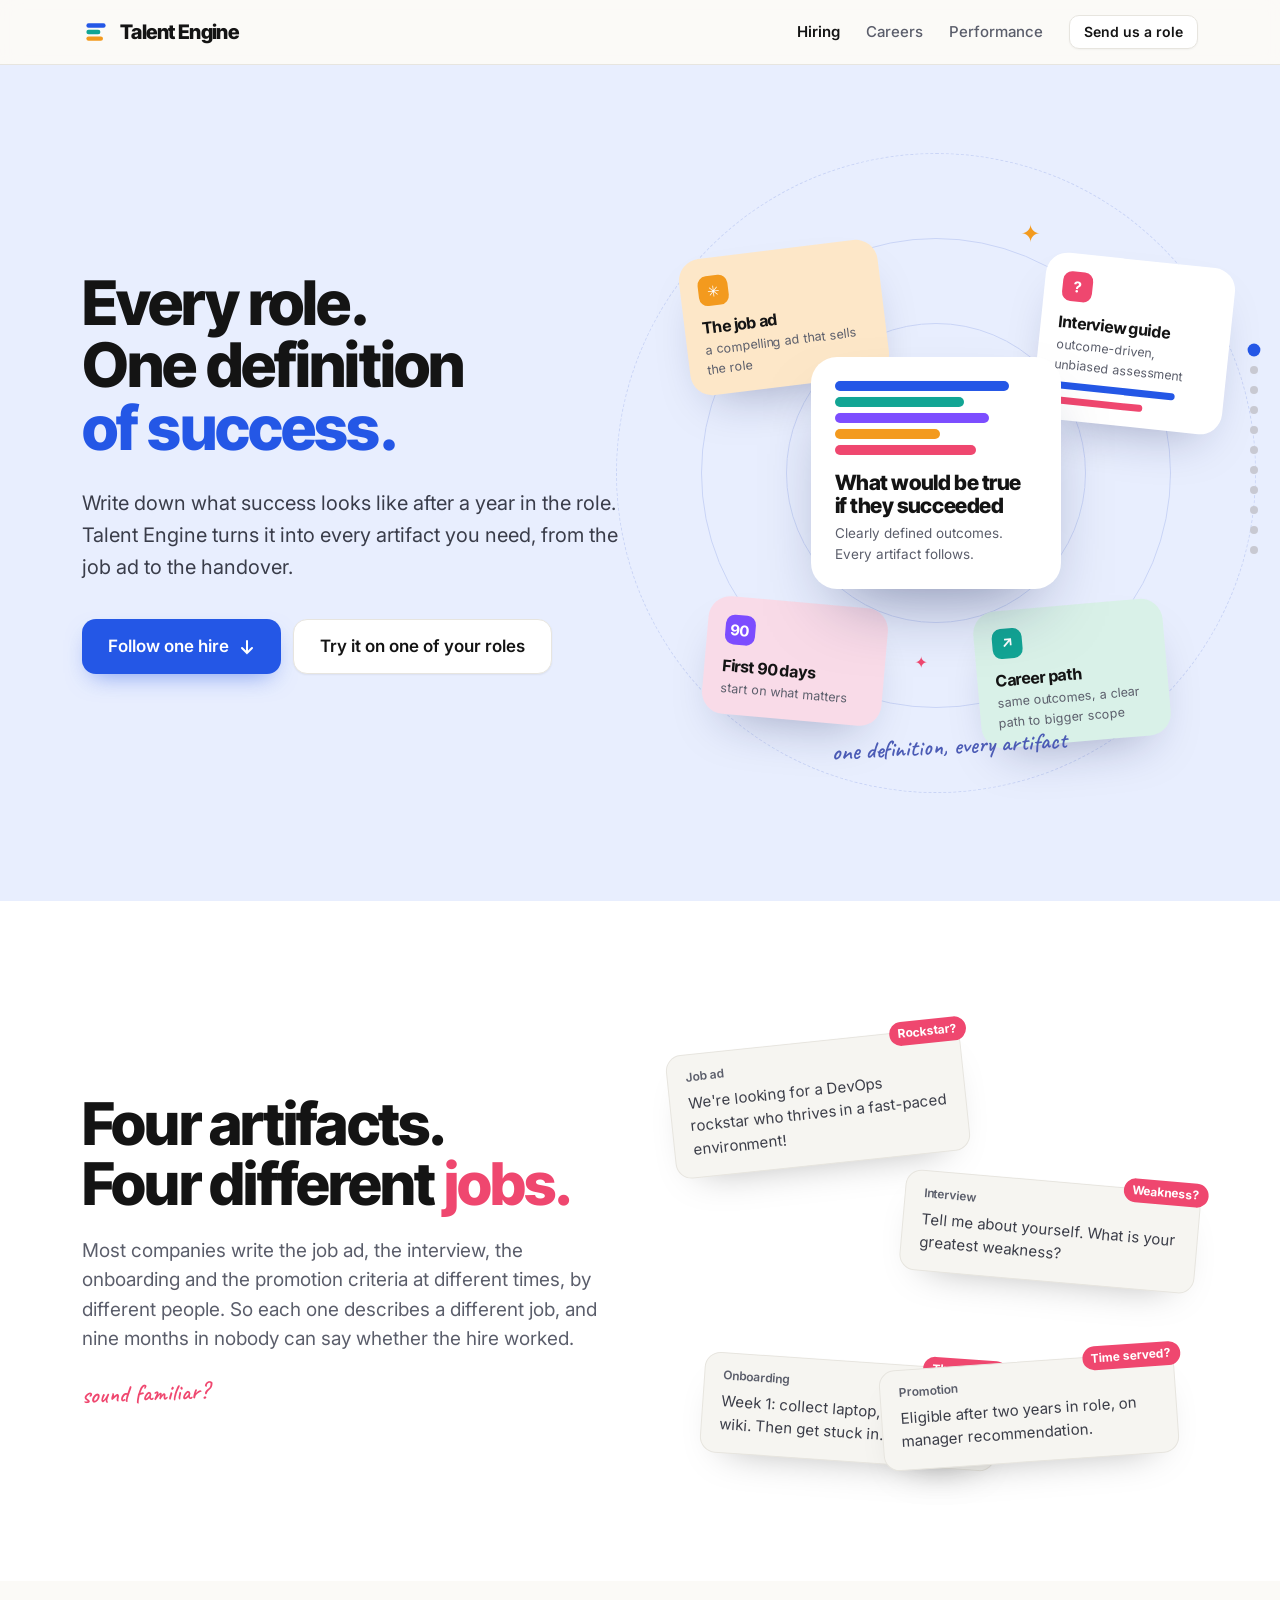
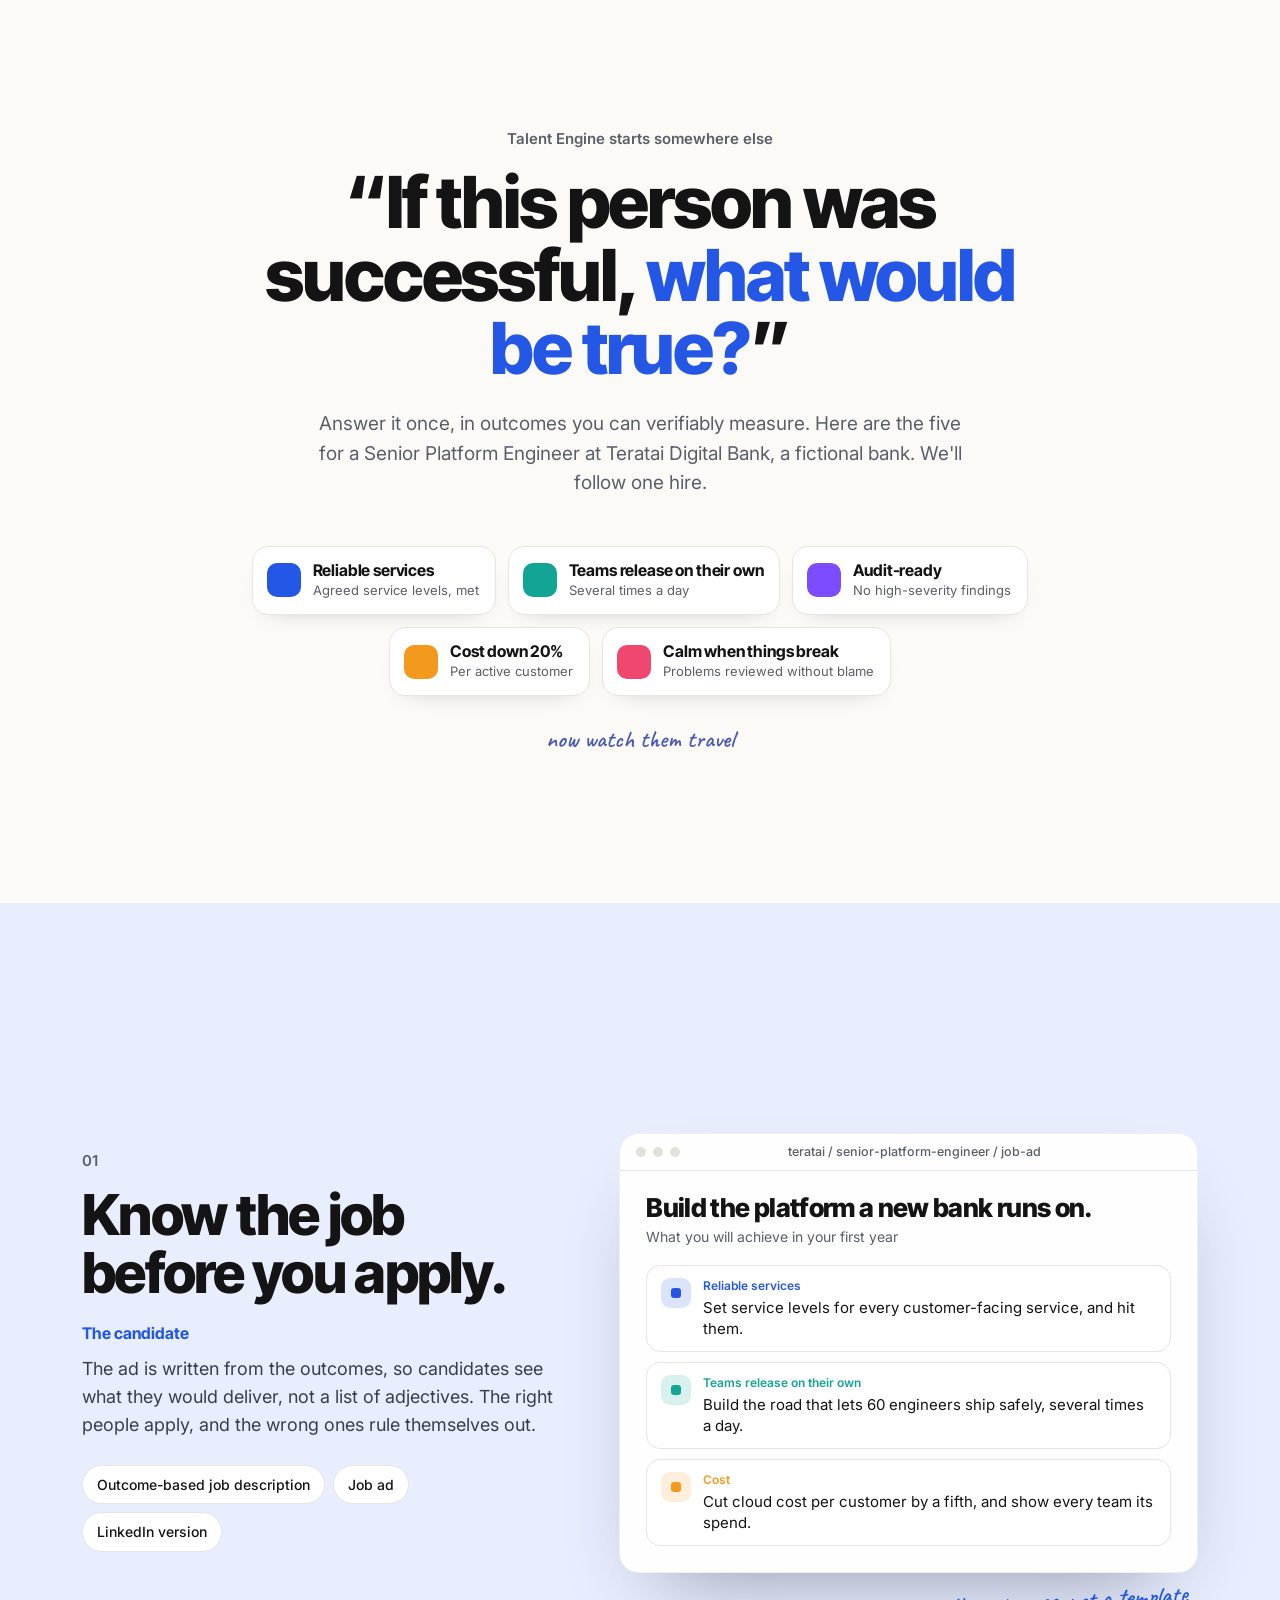
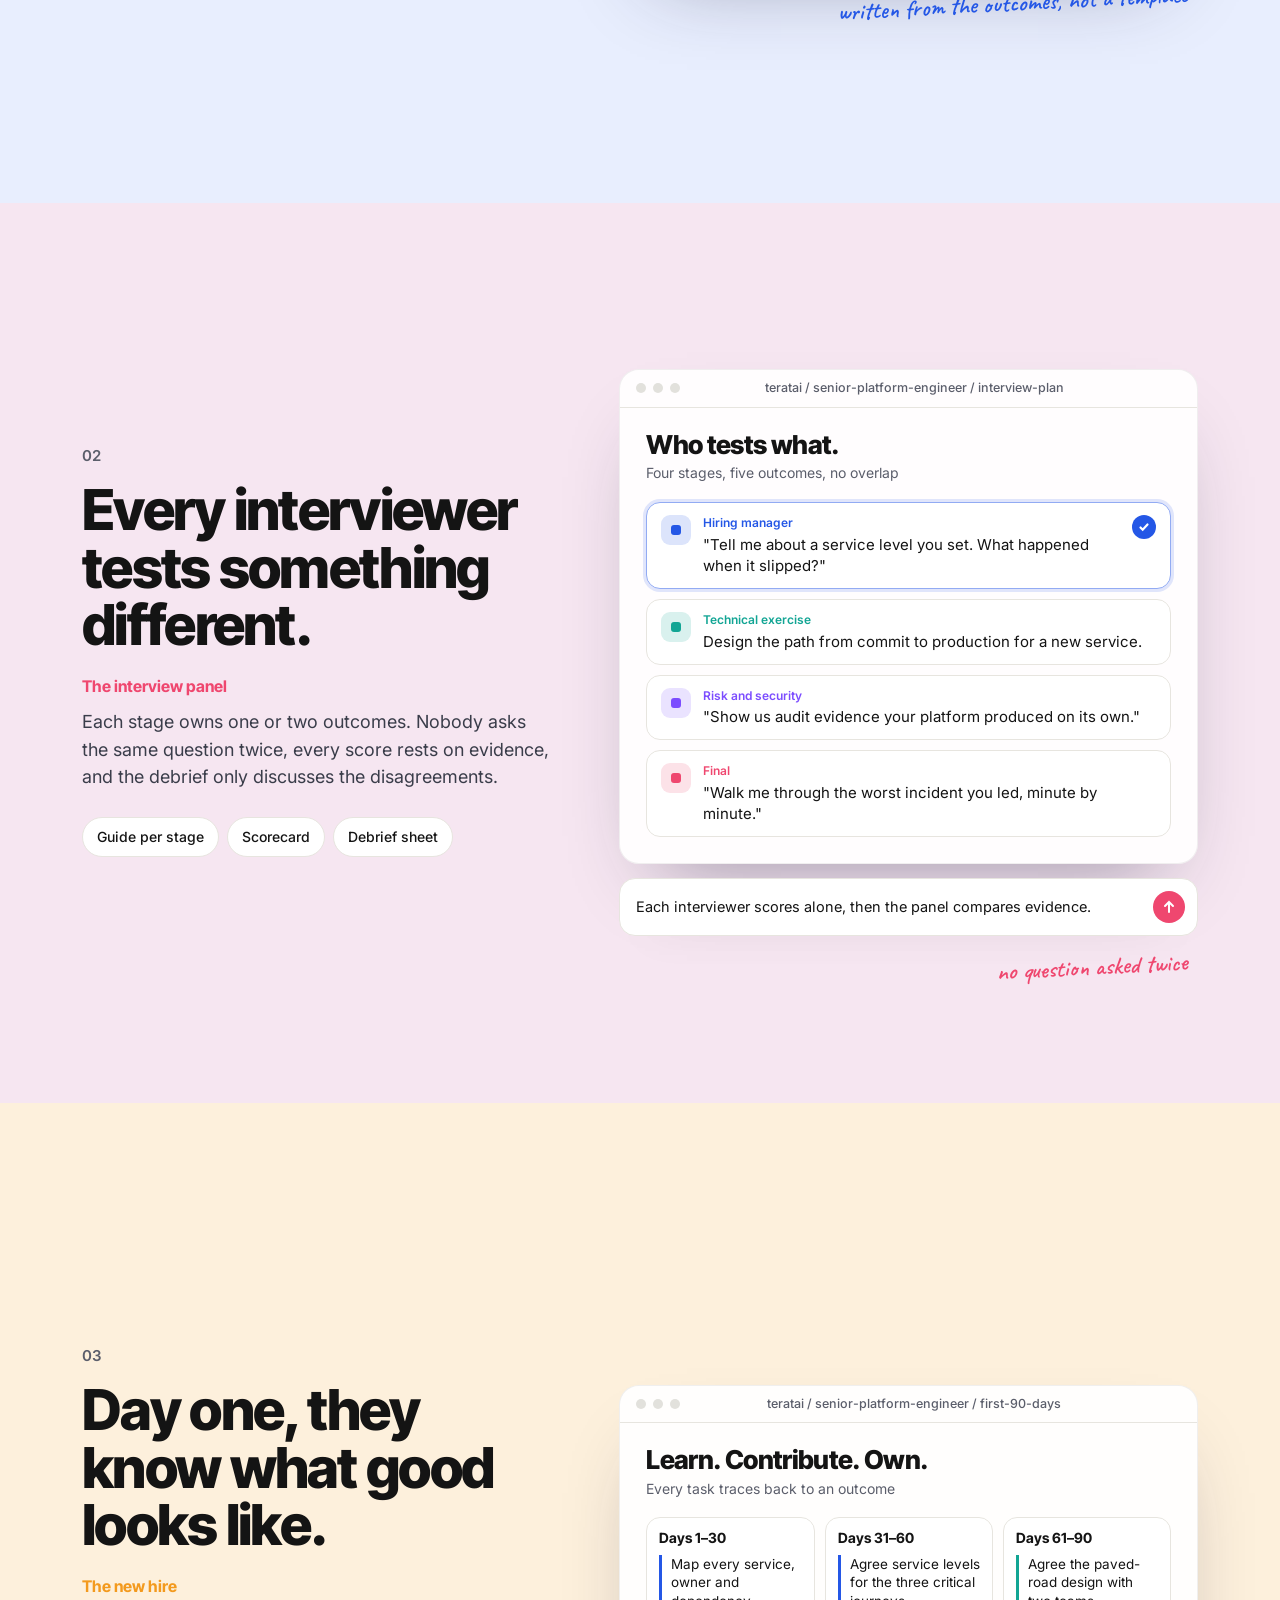
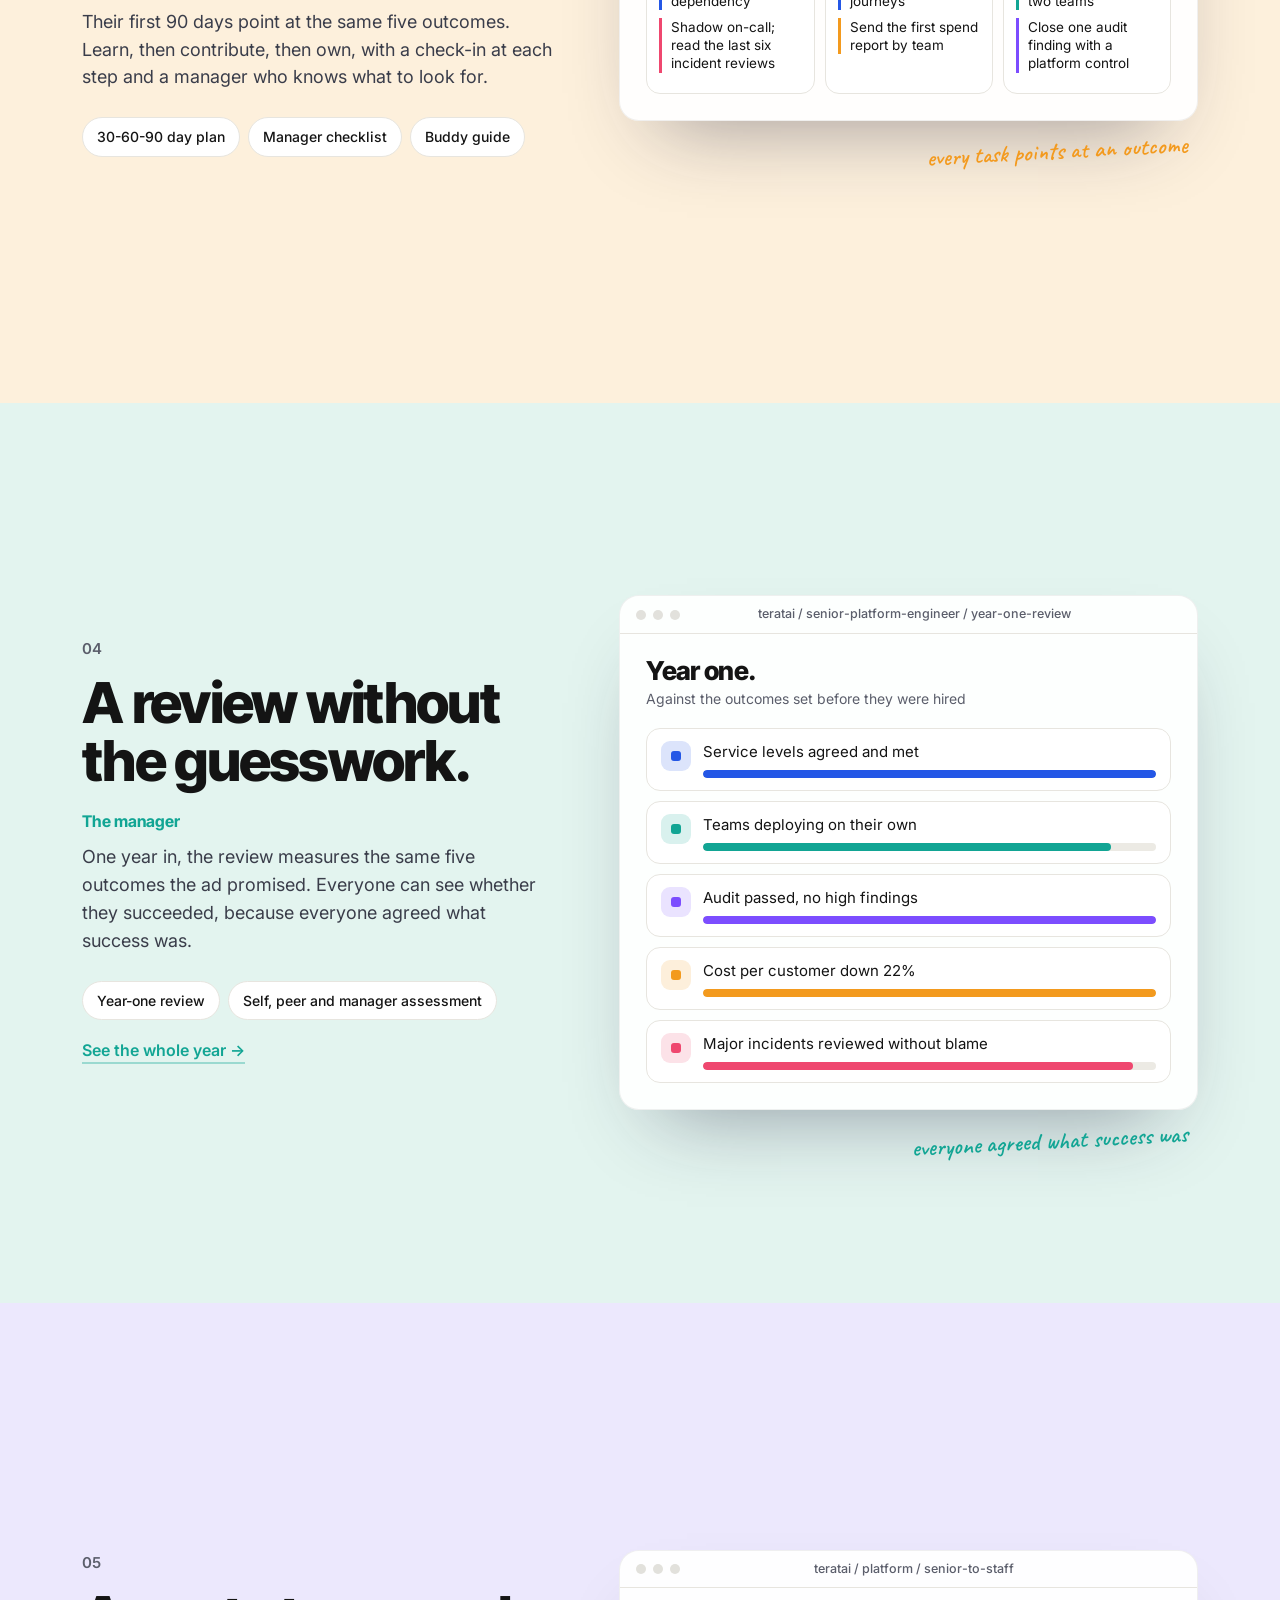
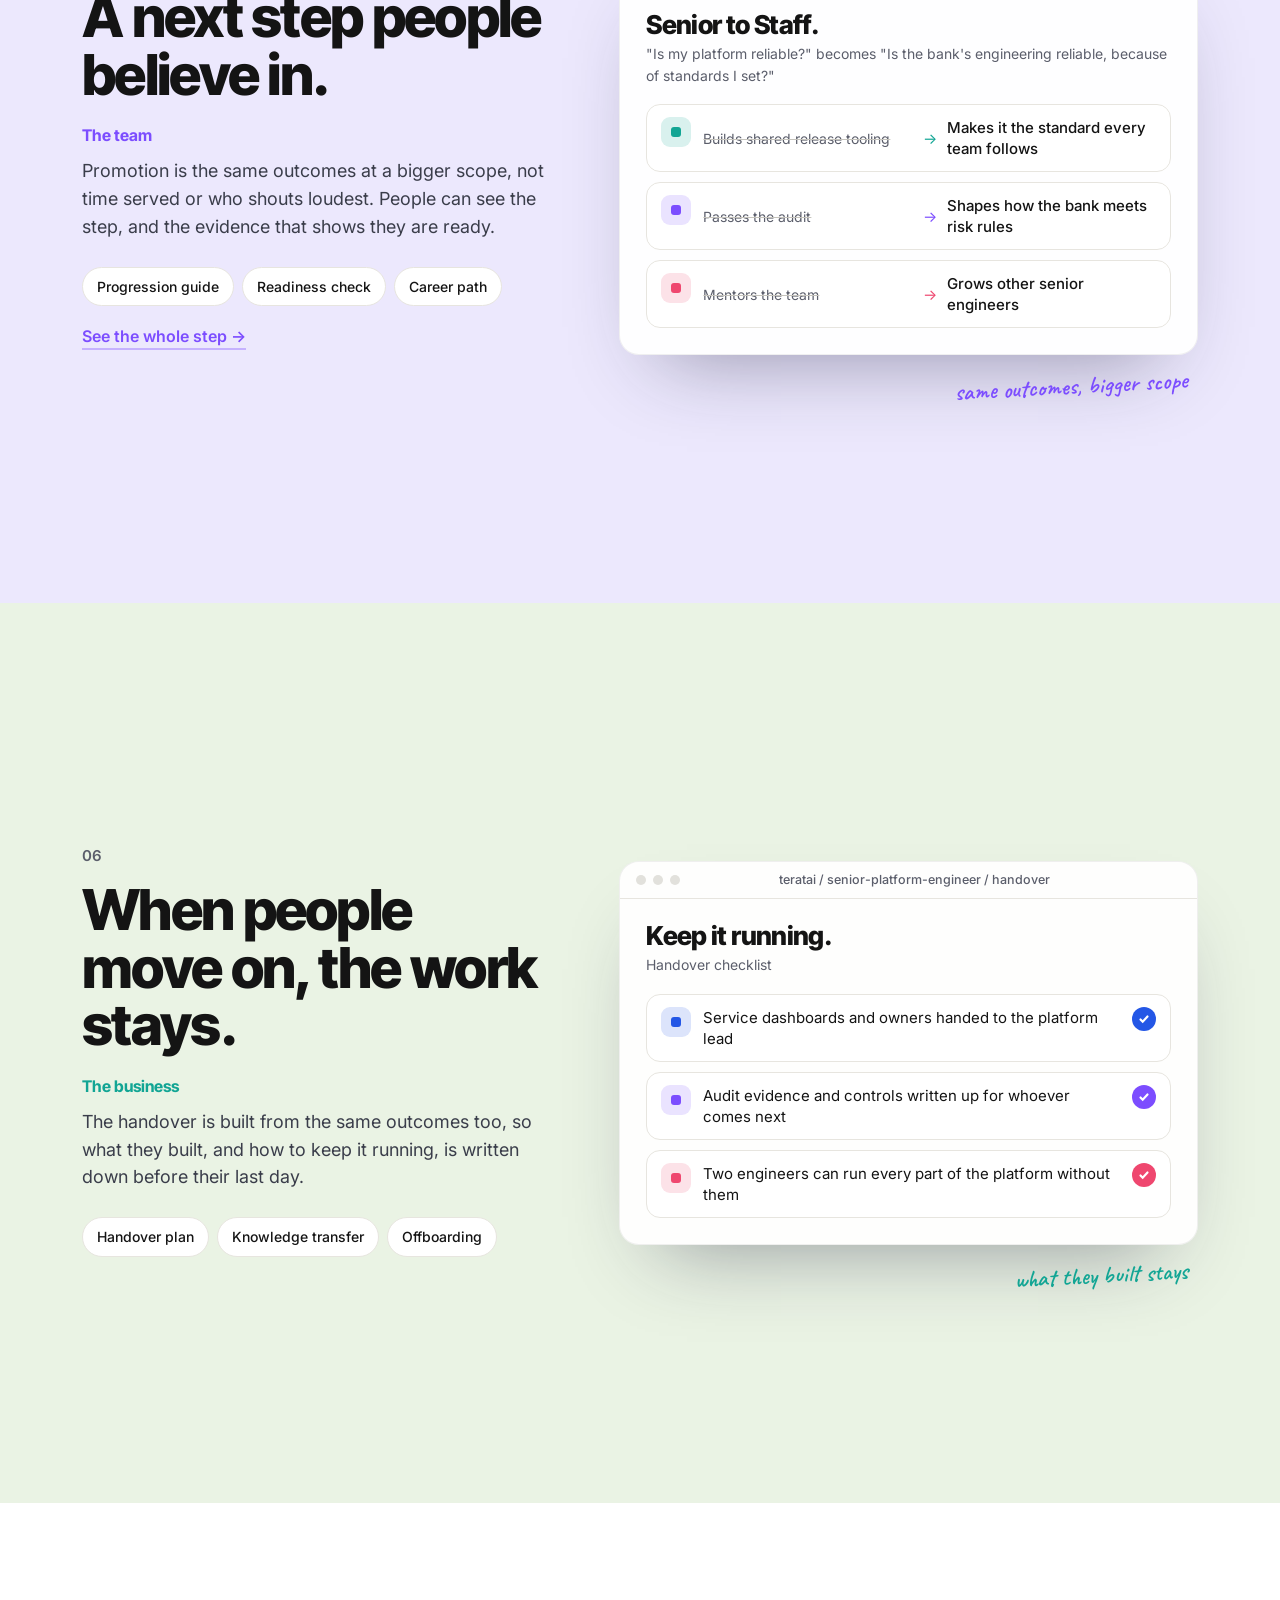
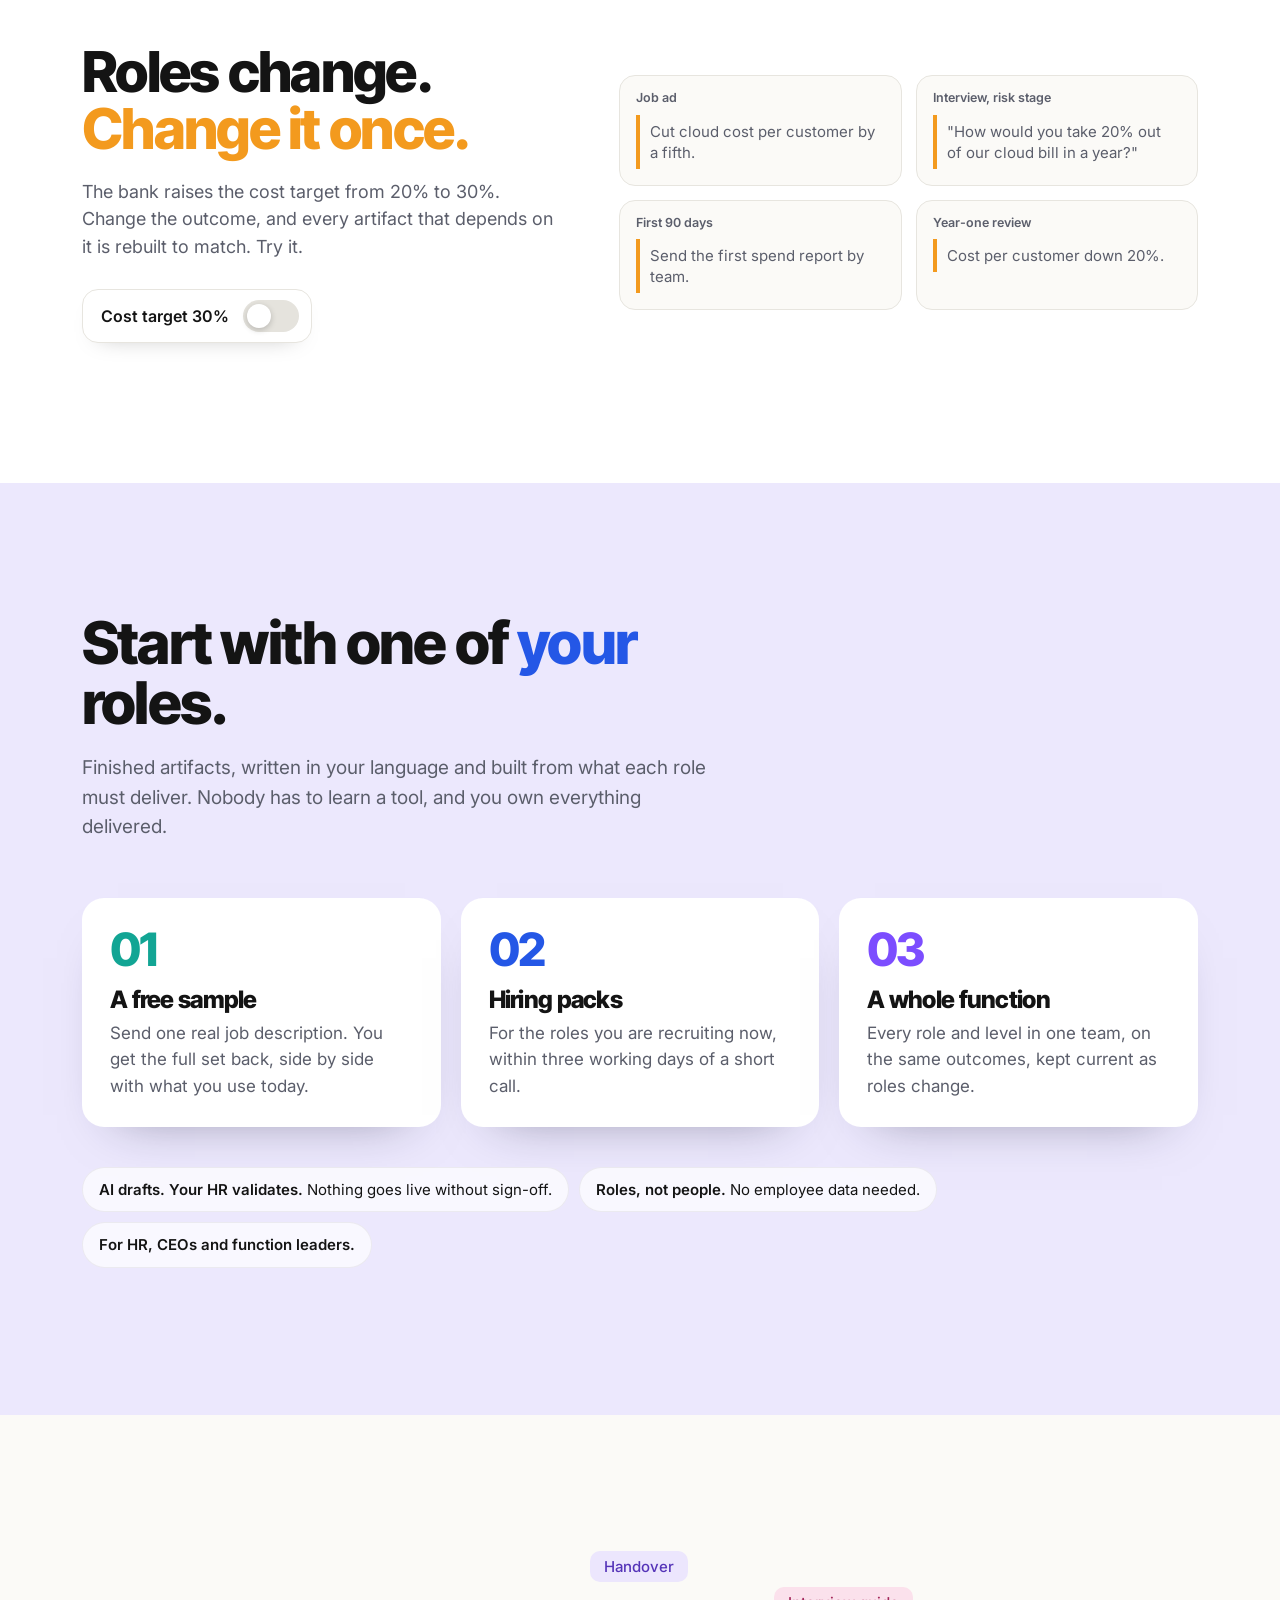
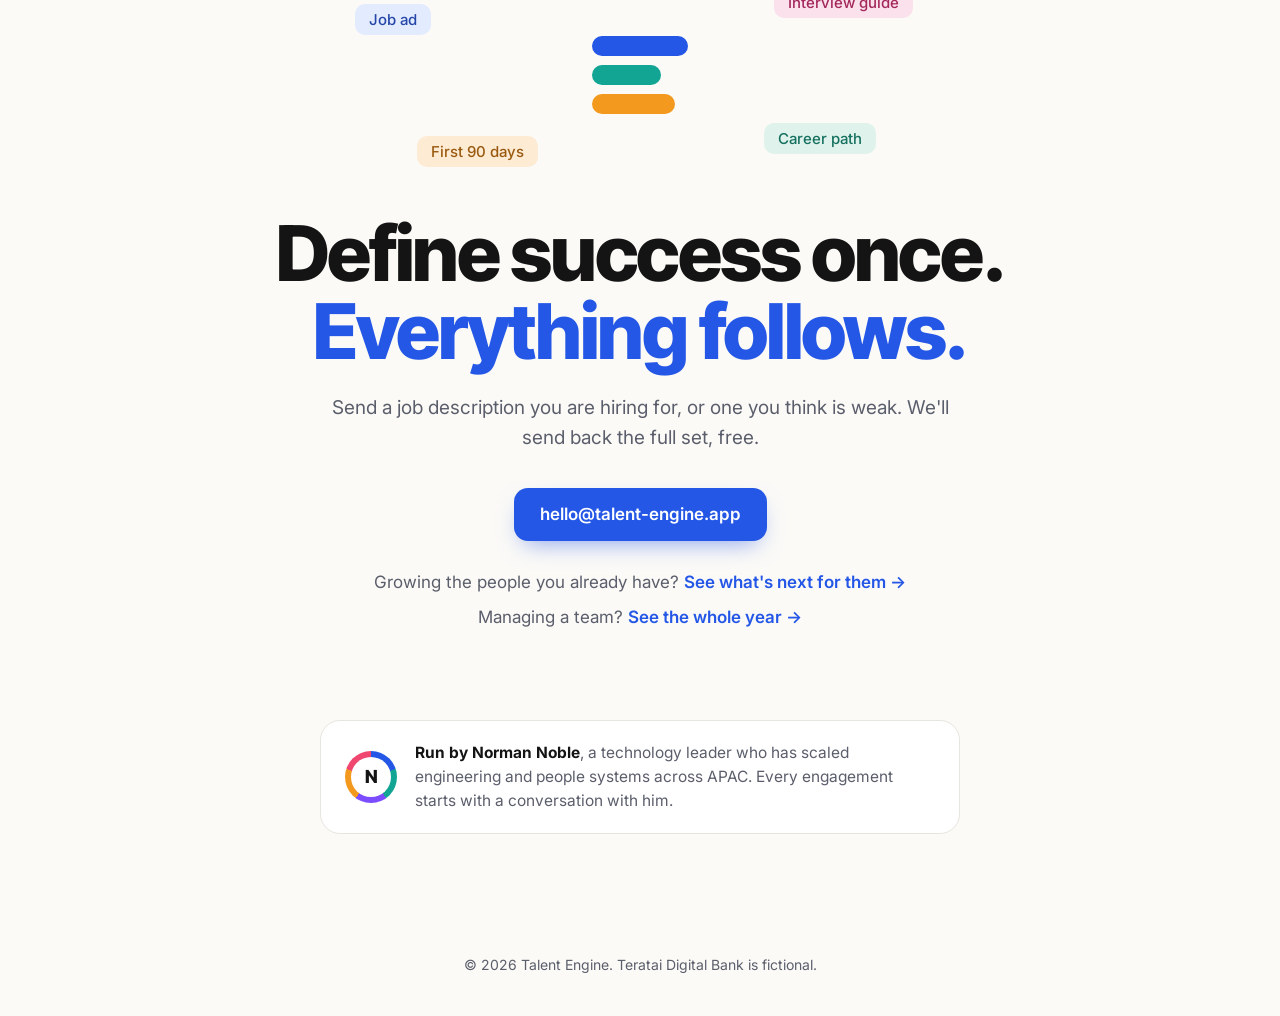
==== index.html @ 1ca99df4 "Question section: outcomes you can verifiably measure Co-Authored-By: Claude Opus 5.5 <noreply@anthr" ====
<!doctype html>
<html lang="en">
<head>
<meta charset="utf-8">
<meta name="viewport" content="width=device-width, initial-scale=1">
<title>Talent Engine</title>
<meta name="description" content="Write down what success looks like in a role once. Talent Engine builds the job ad, interview guides, onboarding plan, reviews, career path and handover from it.">
<meta property="og:title" content="Talent Engine — every role, one definition of success">
<meta property="og:description" content="Write down what success looks like once. Every hiring and career artifact follows from it.">
<meta property="og:url" content="https://talent-engine.app/">
<meta property="og:type" content="website">
<link rel="icon" href="data:image/svg+xml,%3Csvg xmlns='http://www.w3.org/2000/svg' viewBox='0 0 32 32'%3E%3Crect x='5' y='6' width='22' height='5' rx='2.5' fill='%232457e6'/%3E%3Crect x='5' y='13.5' width='16' height='5' rx='2.5' fill='%2312a594'/%3E%3Crect x='5' y='21' width='19' height='5' rx='2.5' fill='%23f39a1e'/%3E%3C/svg%3E">
<link rel="preconnect" href="https://fonts.googleapis.com">
<link rel="preconnect" href="https://fonts.gstatic.com" crossorigin>
<link href="https://fonts.googleapis.com/css2?family=Inter+Tight:wght@700;800&family=Inter:wght@400;500;600&family=Caveat:wght@500;600&display=swap" rel="stylesheet">
<link rel="stylesheet" href="site.css">
</head>
<body>

<header class="bar">
  <div class="wrap">
    <a class="logo" href="#top"><svg viewBox="0 0 32 32" aria-hidden="true"><rect x="5" y="6" width="22" height="5" rx="2.5" fill="#2457e6"/><rect x="5" y="13.5" width="16" height="5" rx="2.5" fill="#12a594"/><rect x="5" y="21" width="19" height="5" rx="2.5" fill="#f39a1e"/></svg><span class="lt">Talent Engine</span></a>
    <nav><a href="index.html" aria-current="page" class="here">Hiring</a><a href="careers.html">Careers</a><a href="performance.html">Performance</a><a class="pill-btn" href="mailto:hello@talent-engine.app">Send us a role</a></nav>
  </div>
</header>

<ul class="rail" id="rail" aria-label="Sections">
  <li><a href="#top"><span>Start</span></a></li>
  <li><a href="#problem"><span>The problem</span></a></li>
  <li><a href="#question"><span>The question</span></a></li>
  <li class="k1"><a href="#s1"><span>01 Job ad</span></a></li>
  <li class="k5"><a href="#s2"><span>02 Interview</span></a></li>
  <li class="k4"><a href="#s3"><span>03 First 90 days</span></a></li>
  <li class="k2"><a href="#s4"><span>04 Year one</span></a></li>
  <li class="k3"><a href="#s5"><span>05 Promotion</span></a></li>
  <li class="k2"><a href="#s6"><span>06 Handover</span></a></li>
  <li class="k4"><a href="#change"><span>Change once</span></a></li>
  <li><a href="#start"><span>How to start</span></a></li>
</ul>

<main>
<section class="hero" id="top">
  <div class="wrap">
    <div>
      <h1 class="h1-home">Every role.<br>One definition<br><span class="blue nw">of success.</span></h1>
      <p class="lines">Write down what success looks like after a year in the role. Talent Engine turns it into every artifact you need, from the job ad to the handover.</p>
      <div class="ctas">
        <a class="btn" href="#journey">Follow one hire <svg width="16" height="16" viewBox="0 0 16 16" fill="none" stroke="currentColor" stroke-width="2" stroke-linecap="round"><path d="M8 2v12M3 9l5 5 5-5"/></svg></a>
        <a class="btn ghost" href="#start">Try it on one of your roles</a>
      </div>
    </div>
    <div class="stage" aria-hidden="true">
      <div class="ring r3"></div><div class="ring r2"></div><div class="ring r1"></div>
      <div class="tile t1"><div class="ic" style="background:#f39a1e">✳</div><b>The job ad</b><small>a compelling ad that sells the role</small></div>
      <div class="tile t2"><div class="ic" style="background:#ef476f">?</div><b>Interview guide</b><small>outcome-driven, unbiased assessment</small><i class="k1" style="width:80%"></i><i class="k5" style="width:60%"></i></div>
      <div class="tile t3"><div class="ic" style="background:#7c4dff">90</div><b>First 90 days</b><small>start on what matters</small></div>
      <div class="tile t4"><div class="ic" style="background:#12a594">↗</div><b>Career path</b><small>same outcomes, a clear path to bigger scope</small></div>
      <div class="core">
        <div class="mark"><i class="k1"></i><i class="k2"></i><i class="k3"></i><i class="k4"></i><i class="k5"></i></div>
        <b>What would be true if they succeeded</b>
        <small>Clearly defined outcomes. Every artifact follows.</small>
      </div>
      <span class="spark" style="right:30%;top:4%">✦</span><span class="spark" style="left:46%;bottom:14%;color:var(--c5);font-size:16px">✦</span>
      <span class="note">one definition, every artifact</span>
    </div>
  </div>
</section>

<section class="problem" id="problem">
  <div class="wrap">
    <div>
      <h2>Four artifacts.<br>Four different <span style="color:var(--c5)">jobs.</span></h2>
      <p class="lead">Most companies write the job ad, the interview, the onboarding and the promotion criteria at different times, by different people. So each one describes a different job, and nine months in nobody can say whether the hire worked.</p>
      <span class="note">sound familiar?</span>
    </div>
    <div class="mess reveal" aria-hidden="true">
      <div class="scrap s1"><span class="q">Rockstar?</span><b>Job ad</b><p>We're looking for a DevOps rockstar who thrives in a fast-paced environment!</p></div>
      <div class="scrap s2"><span class="q">Weakness?</span><b>Interview</b><p>Tell me about yourself. What is your greatest weakness?</p></div>
      <div class="scrap s3"><span class="q">Then what?</span><b>Onboarding</b><p>Week 1: collect laptop, read the wiki. Then get stuck in.</p></div>
      <div class="scrap s4"><span class="q">Time served?</span><b>Promotion</b><p>Eligible after two years in role, on manager recommendation.</p></div>
    </div>
  </div>
</section>

<section class="question" id="question">
  <div class="wrap">
    <p class="eyebrow">Talent Engine starts somewhere else</p>
    <h2>“If this person was successful, <span class="blue">what would be true?</span>”</h2>
    <p>Answer it once, in outcomes you can verifiably measure. Here are the five for a Senior Platform Engineer at Teratai Digital Bank, a fictional bank. We'll follow one hire.</p>
    <ul class="outs reveal">
      <li class="out k1"><span class="dot"></span><span><b>Reliable services</b><small>Agreed service levels, met</small></span></li>
      <li class="out k2"><span class="dot"></span><span><b>Teams release on their own</b><small>Several times a day</small></span></li>
      <li class="out k3"><span class="dot"></span><span><b>Audit-ready</b><small>No high-severity findings</small></span></li>
      <li class="out k4"><span class="dot"></span><span><b>Cost down 20%</b><small>Per active customer</small></span></li>
      <li class="out k5"><span class="dot"></span><span><b>Calm when things break</b><small>Problems reviewed without blame</small></span></li>
    </ul>
    <span class="note">now watch them travel</span>
  </div>
</section>

<div id="journey">

<section class="step k1" id="s1" style="--pb:var(--p1)">
  <div class="wrap">
    <div>
      <div class="num">01</div>
      <h2>Know the job before you apply.</h2>
      <span class="who">The candidate</span>
      <p class="copy">The ad is written from the outcomes, so candidates see what they would deliver, not a list of adjectives. The right people apply, and the wrong ones rule themselves out.</p>
      <ul class="tags"><li>Outcome-based job description</li><li>Job ad</li><li>LinkedIn version</li></ul>
    </div>
    <div class="mockcol">
      <div class="win">
        <div class="chrome"><i></i><i></i><i></i><span>teratai / senior-platform-engineer / job-ad</span></div>
        <div class="body">
          <h3>Build the platform a new bank runs on.</h3>
          <p class="sub">What you will achieve in your first year</p>
          <ul class="rows">
            <li class="row k1"><span class="tag"></span><span class="t"><small>Reliable services</small>Set service levels for every customer-facing service, and hit them.</span></li>
            <li class="row k2"><span class="tag"></span><span class="t"><small>Teams release on their own</small>Build the road that lets 60 engineers ship safely, several times a day.</span></li>
            <li class="row k4"><span class="tag"></span><span class="t"><small>Cost</small>Cut cloud cost per customer by <span class="was">a fifth</span><span class="alt">a third</span>, and show every team its spend.</span></li>
          </ul>
        </div>
      </div>
      <span class="note">written from the outcomes, not a template</span>
    </div>
  </div>
</section>

<section class="step k5" id="s2" style="--pb:var(--p3)">
  <div class="wrap">
    <div>
      <div class="num">02</div>
      <h2>Every interviewer tests something different.</h2>
      <span class="who">The interview panel</span>
      <p class="copy">Each stage owns one or two outcomes. Nobody asks the same question twice, every score rests on evidence, and the debrief only discusses the disagreements.</p>
      <ul class="tags"><li>Guide per stage</li><li>Scorecard</li><li>Debrief sheet</li></ul>
    </div>
    <div class="mockcol">
      <div class="win">
        <div class="chrome"><i></i><i></i><i></i><span>teratai / senior-platform-engineer / interview-plan</span></div>
        <div class="body">
          <h3>Who tests what.</h3>
          <p class="sub">Four stages, five outcomes, no overlap</p>
          <ul class="rows">
            <li class="row k1 sel"><span class="tag"></span><span class="t"><small>Hiring manager</small>"Tell me about a service level you set. What happened when it slipped?"</span><span class="ok"><svg width="12" height="12" viewBox="0 0 12 12" fill="none" stroke="#fff" stroke-width="2.2" stroke-linecap="round"><path d="M2.5 6.5l2.2 2.2L9.5 3.5"/></svg></span></li>
            <li class="row k2"><span class="tag"></span><span class="t"><small>Technical exercise</small>Design the path from commit to production for a new service.</span></li>
            <li class="row k3"><span class="tag"></span><span class="t"><small>Risk and security</small>"Show us audit evidence your platform produced on its own."</span></li>
            <li class="row k5"><span class="tag"></span><span class="t"><small>Final</small>"Walk me through the worst incident you led, minute by minute."</span></li>
          </ul>
        </div>
      </div>
      <div class="prompt k5"><span>Each interviewer scores alone, then the panel compares evidence.</span><span class="send"><svg width="14" height="14" viewBox="0 0 14 14" fill="none" stroke="#fff" stroke-width="2" stroke-linecap="round"><path d="M7 12V2M3 6l4-4 4 4"/></svg></span></div>
      <span class="note">no question asked twice</span>
    </div>
  </div>
</section>

<section class="step k4" id="s3" style="--pb:var(--p4)">
  <div class="wrap">
    <div>
      <div class="num">03</div>
      <h2>Day one, they know what good looks like.</h2>
      <span class="who">The new hire</span>
      <p class="copy">Their first 90 days point at the same five outcomes. Learn, then contribute, then own, with a check-in at each step and a manager who knows what to look for.</p>
      <ul class="tags"><li>30-60-90 day plan</li><li>Manager checklist</li><li>Buddy guide</li></ul>
    </div>
    <div class="mockcol">
      <div class="win">
        <div class="chrome"><i></i><i></i><i></i><span>teratai / senior-platform-engineer / first-90-days</span></div>
        <div class="body">
          <h3>Learn. Contribute. Own.</h3>
          <p class="sub">Every task traces back to an outcome</p>
          <div class="cols">
            <div class="col"><b>Days 1–30</b><p class="k1">Map every service, owner and dependency</p><p class="k5">Shadow on-call; read the last six incident reviews</p></div>
            <div class="col"><b>Days 31–60</b><p class="k1">Agree service levels for the three critical journeys</p><p class="k4">Send the first spend report by team<span class="alt">, against the 30% target</span></p></div>
            <div class="col"><b>Days 61–90</b><p class="k2">Agree the paved-road design with two teams</p><p class="k3">Close one audit finding with a platform control</p></div>
          </div>
        </div>
      </div>
      <span class="note">every task points at an outcome</span>
    </div>
  </div>
</section>

<section class="step k2" id="s4" style="--pb:var(--p2)">
  <div class="wrap">
    <div>
      <div class="num">04</div>
      <h2>A review without the guesswork.</h2>
      <span class="who">The manager</span>
      <p class="copy">One year in, the review measures the same five outcomes the ad promised. Everyone can see whether they succeeded, because everyone agreed what success was.</p>
      <ul class="tags"><li>Year-one review</li><li>Self, peer and manager assessment</li></ul>
      <a class="more" href="performance.html">See the whole year →</a>
    </div>
    <div class="mockcol">
      <div class="win">
        <div class="chrome"><i></i><i></i><i></i><span>teratai / senior-platform-engineer / year-one-review</span></div>
        <div class="body">
          <h3>Year one.</h3>
          <p class="sub">Against the outcomes set before they were hired</p>
          <ul class="rows">
            <li class="row k1"><span class="tag"></span><span class="t">Service levels agreed and met<div class="bar2"><i style="--w:100%"></i></div></span></li>
            <li class="row k2"><span class="tag"></span><span class="t">Teams deploying on their own<div class="bar2"><i style="--w:90%"></i></div></span></li>
            <li class="row k3"><span class="tag"></span><span class="t">Audit passed, no high findings<div class="bar2"><i style="--w:100%"></i></div></span></li>
            <li class="row k4"><span class="tag"></span><span class="t">Cost per customer down 22%<span class="alt"> (new target 30%)</span><div class="bar2"><i style="--w:100%"></i></div></span></li>
            <li class="row k5"><span class="tag"></span><span class="t">Major incidents reviewed without blame<div class="bar2"><i style="--w:95%"></i></div></span></li>
          </ul>
        </div>
      </div>
      <span class="note">everyone agreed what success was</span>
    </div>
  </div>
</section>

<section class="step k3" id="s5" style="--pb:var(--p5)">
  <div class="wrap">
    <div>
      <div class="num">05</div>
      <h2>A next step people believe in.</h2>
      <span class="who">The team</span>
      <p class="copy">Promotion is the same outcomes at a bigger scope, not time served or who shouts loudest. People can see the step, and the evidence that shows they are ready.</p>
      <ul class="tags"><li>Progression guide</li><li>Readiness check</li><li>Career path</li></ul>
      <a class="more" href="careers.html">See the whole step →</a>
    </div>
    <div class="mockcol">
      <div class="win">
        <div class="chrome"><i></i><i></i><i></i><span>teratai / platform / senior-to-staff</span></div>
        <div class="body">
          <h3>Senior to Staff.</h3>
          <p class="sub">"Is my platform reliable?" becomes "Is the bank's engineering reliable, because of standards I set?"</p>
          <ul class="rows">
            <li class="row k2"><span class="tag"></span><span class="t vs"><span class="from">Builds shared release tooling</span><span class="arrow">→</span><span class="to">Makes it the standard every team follows</span></span></li>
            <li class="row k3"><span class="tag"></span><span class="t vs"><span class="from">Passes the audit</span><span class="arrow">→</span><span class="to">Shapes how the bank meets risk rules</span></span></li>
            <li class="row k5"><span class="tag"></span><span class="t vs"><span class="from">Mentors the team</span><span class="arrow">→</span><span class="to">Grows other senior engineers</span></span></li>
          </ul>
        </div>
      </div>
      <span class="note">same outcomes, bigger scope</span>
    </div>
  </div>
</section>

<section class="step k2" id="s6" style="--pb:var(--p6)">
  <div class="wrap">
    <div>
      <div class="num">06</div>
      <h2>When people move on, the work stays.</h2>
      <span class="who">The business</span>
      <p class="copy">The handover is built from the same outcomes too, so what they built, and how to keep it running, is written down before their last day.</p>
      <ul class="tags"><li>Handover plan</li><li>Knowledge transfer</li><li>Offboarding</li></ul>
    </div>
    <div class="mockcol">
      <div class="win">
        <div class="chrome"><i></i><i></i><i></i><span>teratai / senior-platform-engineer / handover</span></div>
        <div class="body">
          <h3>Keep it running.</h3>
          <p class="sub">Handover checklist</p>
          <ul class="rows">
            <li class="row k1"><span class="tag"></span><span class="t">Service dashboards and owners handed to the platform lead</span><span class="ok"><svg width="12" height="12" viewBox="0 0 12 12" fill="none" stroke="#fff" stroke-width="2.2" stroke-linecap="round"><path d="M2.5 6.5l2.2 2.2L9.5 3.5"/></svg></span></li>
            <li class="row k3"><span class="tag"></span><span class="t">Audit evidence and controls written up for whoever comes next</span><span class="ok"><svg width="12" height="12" viewBox="0 0 12 12" fill="none" stroke="#fff" stroke-width="2.2" stroke-linecap="round"><path d="M2.5 6.5l2.2 2.2L9.5 3.5"/></svg></span></li>
            <li class="row k5"><span class="tag"></span><span class="t">Two engineers can run every part of the platform without them</span><span class="ok"><svg width="12" height="12" viewBox="0 0 12 12" fill="none" stroke="#fff" stroke-width="2.2" stroke-linecap="round"><path d="M2.5 6.5l2.2 2.2L9.5 3.5"/></svg></span></li>
          </ul>
        </div>
      </div>
      <span class="note">what they built stays</span>
    </div>
  </div>
</section>
</div>

<section class="change" id="change">
  <div class="wrap">
    <div>
      <h2>Roles change. <span style="color:var(--c4)">Change it once.</span></h2>
      <p>The bank raises the cost target from 20% to 30%. Change the outcome, and every artifact that depends on it is rebuilt to match. Try it.</p>
      <button class="switch" type="button" id="switch" aria-pressed="false">Cost target 30% <span class="knob"></span></button>
    </div>
    <div class="minis" aria-live="polite">
      <div class="mini"><b>Job ad</b><p>Cut cloud cost per customer by <span class="was">a fifth</span><span class="alt">a third</span>.</p></div>
      <div class="mini"><b>Interview, risk stage</b><p>"How would you take <span class="was">20%</span><span class="alt">30%</span> out of our cloud bill in a year?"</p></div>
      <div class="mini"><b>First 90 days</b><p>Send the first spend report by team<span class="alt">, against the 30% target</span>.</p></div>
      <div class="mini"><b>Year-one review</b><p>Cost per customer down <span class="was">20%</span><span class="alt">30%</span>.</p></div>
    </div>
  </div>
</section>

<section class="offer" id="start">
  <div class="wrap">
    <h2>Start with one of <span class="blue">your</span> roles.</h2>
    <p class="lead">Finished artifacts, written in your language and built from what each role must deliver. Nobody has to learn a tool, and you own everything delivered.</p>
    <ol class="steps3">
      <li class="k2"><div class="n">01</div><h3>A free sample</h3><p>Send one real job description. You get the full set back, side by side with what you use today.</p></li>
      <li class="k1"><div class="n">02</div><h3>Hiring packs</h3><p>For the roles you are recruiting now, within three working days of a short call.</p></li>
      <li class="k3"><div class="n">03</div><h3>A whole function</h3><p>Every role and level in one team, on the same outcomes, kept current as roles change.</p></li>
    </ol>
    <ul class="promise">
      <li><b>AI drafts. Your HR validates.</b> Nothing goes live without sign-off.</li>
      <li><b>Roles, not people.</b> No employee data needed.</li>
      <li><b>For HR, CEOs and function leaders.</b></li>
    </ul>
  </div>
</section>

<section class="close">
  <div class="wrap">
    <div class="cloud" aria-hidden="true">
      <span class="chipf f1">Job ad</span><span class="chipf f2">Interview guide</span><span class="chipf f3">First 90 days</span><span class="chipf f4">Career path</span><span class="chipf f5">Handover</span>
      <div class="logo-big"><i class="k1" style="width:100%"></i><i class="k2" style="width:72%"></i><i class="k4" style="width:86%"></i></div>
    </div>
    <h2>Define success once.<br><span class="blue">Everything follows.</span></h2>
    <p>Send a job description you are hiring for, or one you think is weak. We'll send back the full set, free.</p>
    <div class="ctas"><a class="btn" href="mailto:hello@talent-engine.app?subject=A%20role%20for%20Talent%20Engine">hello@talent-engine.app</a></div>
    <p class="cross">Growing the people you already have? <a href="careers.html">See what's next for them →</a></p>
    <p class="cross" style="margin-top:8px!important">Managing a team? <a href="performance.html">See the whole year →</a></p>
    <div class="byline"><span class="av" aria-hidden="true"></span><p><b>Run by Norman Noble</b>, a technology leader who has scaled engineering and people systems across APAC. Every engagement starts with a conversation with him.</p></div>
  </div>
</section>
</main>
<footer>© 2026 Talent Engine. Teratai Digital Bank is fictional.</footer>

<script src="site.js"></script>
</body>
</html>
---- site.css ----
:root{
  --bg:#fbfaf7; --ink:#141414; --soft:#5b5e6b; --line:#e7e5df; --white:#fff;
  --blue:#2457e6;
  --c1:#2457e6; --c2:#12a594; --c3:#7c4dff; --c4:#f39a1e; --c5:#ef476f;
  --p1:#e8eefe; --p2:#e3f4ef; --p3:#f6e6f1; --p4:#fdf0dc; --p5:#ece8fd; --p6:#eaf3e4;
  --display:"Inter Tight",system-ui,sans-serif;
  --sans:"Inter",system-ui,-apple-system,"Segoe UI",sans-serif;
  --hand:"Caveat",cursive;
  --ease:cubic-bezier(.2,.8,.2,1);
}
*{box-sizing:border-box}
html{-webkit-text-size-adjust:100%;scroll-behavior:smooth}
body{margin:0;background:var(--bg);color:var(--ink);font:400 17px/1.55 var(--sans)}
a{color:inherit}
:focus-visible{outline:3px solid var(--blue);outline-offset:3px;border-radius:6px}
.wrap{max-width:1180px;margin:0 auto;padding:0 32px}
h1,h2,h3{font-family:var(--display);margin:0;letter-spacing:-.03em;line-height:1.02}
.k1{--k:var(--c1)}.k2{--k:var(--c2)}.k3{--k:var(--c3)}.k4{--k:var(--c4)}.k5{--k:var(--c5)}
.blue{color:var(--blue)}

.bar{position:sticky;top:0;z-index:20;background:color-mix(in srgb,var(--bg) 86%,transparent);backdrop-filter:blur(10px);-webkit-backdrop-filter:blur(10px);border-bottom:1px solid var(--line)}
.bar .wrap{display:flex;align-items:center;justify-content:space-between;height:64px}
.logo{display:flex;align-items:center;gap:10px;font:800 20px/1 var(--display);letter-spacing:-.03em;text-decoration:none}
.logo svg{width:28px;height:28px}
.bar nav{display:flex;gap:26px;align-items:center;font-size:15px;font-weight:500}
.bar nav a{text-decoration:none;color:var(--soft)}
.bar nav a:hover{color:var(--ink)}
.pill-btn{display:inline-flex;align-items:center;gap:8px;border:1px solid var(--line);background:#fff;border-radius:10px;padding:9px 14px;font:600 14px/1 var(--sans);color:var(--ink)!important;text-decoration:none;box-shadow:0 1px 2px rgba(0,0,0,.04)}
.btn{display:inline-flex;align-items:center;gap:10px;background:var(--blue);color:#fff;text-decoration:none;font:600 17px/1 var(--sans);padding:18px 26px;border-radius:14px;box-shadow:0 10px 24px -10px rgba(36,87,230,.6);border:0;cursor:pointer}
.btn.ghost{background:#fff;color:var(--ink);box-shadow:0 1px 2px rgba(0,0,0,.06);border:1px solid var(--line)}

.hero{background:var(--p1);position:relative;overflow:hidden}
.hero .wrap{display:grid;grid-template-columns:1.05fr 1fr;gap:40px;align-items:center;min-height:calc(100vh - 64px);padding-top:40px;padding-bottom:60px}
.hero h1{font-size:clamp(46px,6.4vw,92px);font-weight:800}
.hero .lines{font-size:20px;color:#3a3d4a;margin:28px 0 36px;line-height:1.6}
.hero .ctas{display:flex;gap:12px;flex-wrap:wrap}
.stage{position:relative;height:560px}
.ring{position:absolute;left:50%;top:50%;border:1.5px solid #c9d4f6;border-radius:50%;transform:translate(-50%,-50%)}
.ring.r1{width:300px;height:300px}.ring.r2{width:470px;height:470px}.ring.r3{width:640px;height:640px;border-style:dashed}
.tile{position:absolute;background:#fff;border-radius:22px;box-shadow:0 24px 50px -24px rgba(20,30,80,.35);padding:18px 18px 16px;animation:float 6s ease-in-out infinite}
.tile .ic{width:30px;height:30px;border-radius:9px;display:grid;place-items:center;margin-bottom:12px;color:#fff;font:700 15px/1 var(--display)}
.tile b{display:block;font:700 16px/1.2 var(--display);letter-spacing:-.01em}
.tile small{display:block;color:var(--soft);font-size:12.5px;margin-top:3px}
.tile i{display:block;height:7px;border-radius:4px;margin-top:8px;background:var(--k)}
.t1{left:2%;top:10%;width:200px;background:#fde7c8;transform:rotate(-7deg);--r:-7deg}
.t2{right:-6%;top:12%;width:190px;transform:rotate(6deg);--r:6deg;animation-delay:-2s}
.t3{left:6%;bottom:6%;width:180px;background:#f9dbe8;transform:rotate(5deg);--r:5deg;animation-delay:-4s}
.t4{right:6%;bottom:2%;width:190px;background:#d9f1e8;transform:rotate(-5deg);--r:-5deg;animation-delay:-1s}
.core{position:absolute;left:50%;top:50%;width:250px;transform:translate(-50%,-50%);background:#fff;border-radius:26px;padding:24px;box-shadow:0 34px 70px -30px rgba(20,30,80,.5);text-align:left;z-index:2}
.core .mark{display:flex;flex-direction:column;gap:6px;margin-bottom:16px}
.core .mark i{height:10px;border-radius:5px;background:var(--k);transform-origin:0 50%;animation:grow 1s var(--ease) both}
.core .mark i:nth-child(1){width:86%;animation-delay:.3s}.core .mark i:nth-child(2){width:64%;animation-delay:.42s}.core .mark i:nth-child(3){width:76%;animation-delay:.54s}.core .mark i:nth-child(4){width:52%;animation-delay:.66s}.core .mark i:nth-child(5){width:70%;animation-delay:.78s}
.core b{display:block;font:800 21px/1.1 var(--display);letter-spacing:-.02em}
.core small{display:block;color:var(--soft);font-size:13.5px;margin-top:6px}
.note{font:600 24px/1.1 var(--hand);color:#4b5bb5;position:absolute;white-space:nowrap}
.hero .note{left:30%;bottom:-6px;transform:rotate(-3deg)}
.spark{position:absolute;color:var(--c4);font-size:24px}
@keyframes float{0%,100%{transform:translateY(0) rotate(var(--r))}50%{transform:translateY(-12px) rotate(var(--r))}}
@keyframes grow{from{transform:scaleX(0)}to{transform:scaleX(1)}}
.hero h1,.hero .lines,.hero .ctas{animation:rise .9s var(--ease) both}
.hero .lines{animation-delay:.1s}.hero .ctas{animation-delay:.2s}
.stage{animation:rise 1s var(--ease) .15s both}
@keyframes rise{from{opacity:0;transform:translateY(24px)}to{opacity:1;transform:none}}

.rail{position:fixed;right:22px;top:50%;transform:translateY(-50%);z-index:15;display:flex;flex-direction:column;gap:12px;list-style:none;margin:0;padding:0}
.rail a{display:block;width:8px;height:8px;border-radius:50%;background:#c8c9d2;transition:transform .3s var(--ease),background .3s ease}
.rail a.on{background:var(--k,var(--blue));transform:scale(1.6)}
.rail a span{position:absolute;right:20px;top:50%;transform:translateY(-50%);white-space:nowrap;font:600 12px/1 var(--sans);background:var(--ink);color:#fff;padding:6px 8px;border-radius:6px;opacity:0;pointer-events:none;transition:opacity .2s}
.rail li{position:relative}
.rail a:hover span,.rail a:focus-visible span{opacity:1}

.problem{padding:140px 0 120px;background:#fff}
.problem .wrap{display:grid;grid-template-columns:1fr 1fr;gap:60px;align-items:center}
.problem h2{font-size:clamp(38px,4.6vw,64px);font-weight:800}
.problem p.lead{font-size:19px;color:var(--soft);margin:22px 0 0;max-width:28em}
.mess{position:relative;height:420px}
.scrap{position:absolute;width:56%;background:#f6f5f1;border:1px solid var(--line);border-radius:16px;padding:16px 18px;box-shadow:0 18px 40px -26px rgba(0,0,0,.35);transition:transform .9s var(--ease),opacity .6s ease}
.scrap b{display:block;font:600 12px/1 var(--sans);color:var(--soft);margin-bottom:8px}
.scrap p{margin:0;font-size:15px;color:#3b3d48}
.scrap .q{position:absolute;top:-11px;right:-8px;background:var(--c5);color:#fff;font:700 12px/1 var(--sans);padding:6px 9px;border-radius:999px}
.s1{left:0;top:0;transform:rotate(-6deg)}.s2{right:0;top:40px;transform:rotate(5deg)}
.s3{left:4%;bottom:30px;transform:rotate(4deg)}.s4{right:4%;bottom:0;transform:rotate(-4deg)}
.mess:not(.in) .scrap{opacity:0;transform:translateY(40px) rotate(0)}
.mess.in .s2{transition-delay:.12s}.mess.in .s3{transition-delay:.24s}.mess.in .s4{transition-delay:.36s}
.problem .note{position:static;display:inline-block;margin-top:26px;color:var(--c5);transform:rotate(-2deg)}

.question{padding:150px 0;text-align:center;background:var(--bg)}
.question .eyebrow{font:600 15px/1 var(--sans);color:var(--soft);margin:0}
.question h2{font-size:clamp(40px,5.6vw,80px);font-weight:800;max-width:16ch;margin:20px auto 0}
.question p{font-size:19px;color:var(--soft);max-width:34em;margin:24px auto 0}
.outs{display:flex;flex-wrap:wrap;justify-content:center;gap:12px;margin:48px auto 0;max-width:900px;list-style:none;padding:0}
.out{background:#fff;border:1px solid var(--line);border-radius:16px;padding:14px 16px 14px 14px;display:flex;align-items:center;gap:12px;text-align:left;box-shadow:0 10px 24px -18px rgba(0,0,0,.3);opacity:0;transform:translateY(18px) scale(.96);transition:opacity .5s var(--ease),transform .5s var(--ease)}
.out .dot{width:34px;height:34px;border-radius:10px;background:var(--k);flex:none}
.out b{display:block;font:700 16px/1.2 var(--display);letter-spacing:-.01em}
.out small{display:block;color:var(--soft);font-size:13px}
.outs.in .out{opacity:1;transform:none}
.outs.in .out:nth-child(2){transition-delay:.1s}.outs.in .out:nth-child(3){transition-delay:.2s}.outs.in .out:nth-child(4){transition-delay:.3s}.outs.in .out:nth-child(5){transition-delay:.4s}
.question .note{position:static;display:block;margin-top:30px;color:#4b5bb5}

.step{min-height:100vh;display:flex;align-items:center;padding:110px 0;background:var(--pb)}
.step .wrap{display:grid;grid-template-columns:.9fr 1.1fr;gap:64px;align-items:center;width:100%}
.step .num{font:600 15px/1 var(--sans);color:var(--soft);letter-spacing:.02em}
.step h2{font-size:clamp(38px,4.4vw,60px);font-weight:800;margin:18px 0 0}
.step .who{display:block;font:700 16px/1 var(--display);color:var(--k);margin:24px 0 0}
.step p.copy{font-size:18px;color:#3a3d4a;margin:14px 0 0;max-width:30em}
.tags{display:flex;flex-wrap:wrap;gap:8px;margin:26px 0 0;padding:0;list-style:none}
.tags li{background:#fff;border:1px solid var(--line);border-radius:999px;padding:8px 14px;font-size:14px;font-weight:500}
.mockcol{position:relative}
.win{background:rgba(255,255,255,.92);border:1px solid rgba(0,0,0,.06);border-radius:20px;box-shadow:0 40px 80px -40px rgba(30,30,60,.45);overflow:hidden;transform:translateY(40px);opacity:0;transition:transform .9s var(--ease),opacity .6s ease}
.step.in .win{transform:none;opacity:1}
.win .chrome{display:flex;align-items:center;gap:7px;padding:12px 16px;border-bottom:1px solid var(--line);font:500 12.5px/1 var(--sans);color:var(--soft)}
.win .chrome i{width:10px;height:10px;border-radius:50%;background:#e2e1dc}
.win .chrome span{margin:0 auto;transform:translateX(-20px)}
.win .body{padding:24px 26px 26px}
.win h3{font-size:26px;font-weight:800;letter-spacing:-.025em;margin:0 0 4px}
.win .sub{color:var(--soft);font-size:14px;margin:0 0 18px}
.rows{list-style:none;margin:0;padding:0;display:grid;gap:10px}
.row{display:flex;gap:12px;align-items:flex-start;background:#fff;border:1px solid var(--line);border-radius:14px;padding:12px 14px;opacity:0;transform:translateX(20px);transition:opacity .5s var(--ease),transform .5s var(--ease)}
.step.in .row{opacity:1;transform:none}
.step.in .row:nth-child(1){transition-delay:.35s}.step.in .row:nth-child(2){transition-delay:.5s}.step.in .row:nth-child(3){transition-delay:.65s}.step.in .row:nth-child(4){transition-delay:.8s}.step.in .row:nth-child(5){transition-delay:.95s}
.row .tag{flex:none;width:30px;height:30px;border-radius:9px;background:color-mix(in srgb,var(--k) 16%,#fff);display:grid;place-items:center}
.row .tag::before{content:"";width:10px;height:10px;border-radius:3px;background:var(--k)}
.row .t{flex:1;font-size:15px;line-height:1.4}
.row .t small{display:block;color:var(--k);font-weight:600;font-size:12px;margin-bottom:2px}
.row .ok{flex:none;width:24px;height:24px;border-radius:50%;background:var(--k);display:grid;place-items:center;transform:scale(0);transition:transform .4s var(--ease)}
.step.in .row .ok{transform:scale(1);transition-delay:1.2s}
.row.sel{border-color:color-mix(in srgb,var(--k) 50%,#fff);box-shadow:0 0 0 3px color-mix(in srgb,var(--k) 14%,transparent)}
.bar2{height:8px;border-radius:4px;background:#eceae4;margin-top:8px;overflow:hidden}
.bar2 i{display:block;height:100%;width:0;background:var(--k);border-radius:4px;transition:width 1.2s var(--ease) .6s}
.step.in .bar2 i{width:var(--w)}
.cols{display:grid;grid-template-columns:repeat(3,1fr);gap:10px}
.cols .col{background:#fff;border:1px solid var(--line);border-radius:14px;padding:12px}
.cols .col b{display:block;font:700 14px/1.2 var(--display);margin-bottom:8px}
.cols .col p{margin:0 0 8px;font-size:13.5px;line-height:1.35;padding-left:9px;border-left:3px solid var(--k);opacity:0;transition:opacity .5s ease .3s}
.step.in .cols .col p{opacity:1}
.step.in .cols .col:nth-child(2) p{transition-delay:.7s}.step.in .cols .col:nth-child(3) p{transition-delay:1.1s}
.vs{display:grid;grid-template-columns:1fr auto 1fr;gap:10px;align-items:center}
.vs .from{color:var(--soft);font-size:14px;text-decoration:line-through;text-decoration-color:#c5c3bc}
.vs .arrow{color:var(--k)}
.vs .to{font-size:15px;font-weight:500}
.prompt{margin-top:14px;background:#fff;border:1px solid var(--line);border-radius:16px;padding:12px 12px 12px 16px;display:flex;align-items:center;gap:12px;font-size:14.5px;box-shadow:0 18px 40px -28px rgba(0,0,0,.35)}
.prompt .send{margin-left:auto;width:32px;height:32px;border-radius:50%;background:var(--k);display:grid;place-items:center;flex:none}
.mockcol .note{right:10px;bottom:-44px;transform:rotate(-3deg);color:var(--k)}
.alt{display:none}.changed .alt{display:inline}.changed .was{display:none}

.change{padding:140px 0;background:#fff}
.change .wrap{display:grid;grid-template-columns:.9fr 1.1fr;gap:64px;align-items:center}
.change h2{font-size:clamp(38px,4.4vw,60px);font-weight:800}
.change p{font-size:18px;color:var(--soft);margin:20px 0 28px;max-width:28em}
.switch{display:inline-flex;align-items:center;gap:14px;background:#fff;border:1px solid var(--line);border-radius:16px;padding:10px 12px 10px 18px;font:600 16px/1 var(--sans);cursor:pointer;box-shadow:0 10px 24px -18px rgba(0,0,0,.35);color:var(--ink)}
.switch .knob{width:56px;height:32px;border-radius:999px;background:#e5e3dd;position:relative;transition:background .3s ease}
.switch .knob::after{content:"";position:absolute;left:4px;top:4px;width:24px;height:24px;border-radius:50%;background:#fff;box-shadow:0 2px 6px rgba(0,0,0,.2);transition:transform .35s var(--ease)}
.changed .switch .knob{background:var(--c4)}
.changed .switch .knob::after{transform:translateX(24px)}
.minis{display:grid;grid-template-columns:1fr 1fr;gap:14px}
.mini{background:var(--bg);border:1px solid var(--line);border-radius:16px;padding:16px}
.mini b{display:block;font:600 12.5px/1 var(--sans);color:var(--soft);margin-bottom:10px}
.mini p{margin:0;font-size:15px;line-height:1.4;padding:6px 8px 6px 10px;border-left:4px solid var(--c4);border-radius:0 8px 8px 0;transition:background .4s ease}
.changed .mini p{background:#fdebc8;animation:pulse 1s ease 2}
@keyframes pulse{50%{background:#f9d28a}}

.offer{padding:130px 0;background:var(--p5)}
.offer h2{font-size:clamp(38px,4.6vw,64px);font-weight:800;max-width:16ch}
.offer .lead{font-size:19px;color:var(--soft);max-width:34em;margin:20px 0 0}
.steps3{display:grid;grid-template-columns:repeat(3,1fr);gap:20px;margin:56px 0 0;padding:0;list-style:none}
.steps3 li{background:#fff;border-radius:22px;padding:28px;box-shadow:0 24px 50px -36px rgba(30,30,60,.5)}
.steps3 .n{font:800 46px/1 var(--display);color:var(--k);letter-spacing:-.04em}
.steps3 h3{font-size:24px;font-weight:800;margin:16px 0 8px}
.steps3 p{margin:0;color:var(--soft)}
.promise{display:flex;flex-wrap:wrap;gap:10px;margin-top:40px;padding:0;list-style:none}
.promise li{background:rgba(255,255,255,.7);border:1px solid rgba(0,0,0,.06);border-radius:999px;padding:10px 16px;font-size:15px}
.promise b{font-weight:600}

.close{padding:150px 0 70px;text-align:center;background:var(--bg);position:relative;overflow:hidden}
.cloud{position:relative;height:220px;max-width:620px;margin:0 auto}
.cloud .logo-big{position:absolute;left:50%;top:50%;transform:translate(-50%,-50%);display:flex;flex-direction:column;gap:9px;width:96px}
.cloud .logo-big i{display:block;height:20px;border-radius:10px;background:var(--k)}
.chipf{position:absolute;border-radius:10px;padding:8px 14px;font:500 15px/1 var(--sans);animation:float 7s ease-in-out infinite}
.f1{left:4%;top:18%;background:#e3ebfe;color:#2446a8;--r:-4deg}
.f2{right:6%;top:10%;background:#fbe1ec;color:#a3285b;--r:5deg;animation-delay:-2s}
.f3{left:14%;bottom:8%;background:#fdebd4;color:#9a5a10;--r:3deg;animation-delay:-4s}
.f4{right:12%;bottom:14%;background:#dff3ec;color:#16705f;--r:-3deg;animation-delay:-1s}
.f5{left:42%;top:-6%;background:#ece6fd;color:#5534b8;--r:2deg;animation-delay:-3s}
.close h2{font-size:clamp(44px,6vw,86px);font-weight:800;margin-top:30px}
.close p{font-size:19px;color:var(--soft);margin:22px auto 0;max-width:34em}
.close .ctas{display:flex;justify-content:center;gap:12px;flex-wrap:wrap;margin-top:36px}
.byline{margin:90px auto 0;max-width:640px;display:flex;gap:18px;align-items:center;text-align:left;background:#fff;border:1px solid var(--line);border-radius:20px;padding:20px 24px}
.byline .av{width:52px;height:52px;border-radius:50%;background:conic-gradient(var(--c1) 0 20%,var(--c2) 0 40%,var(--c3) 0 60%,var(--c4) 0 80%,var(--c5) 0);flex:none;display:grid;place-items:center}
.byline .av::after{content:"N";width:40px;height:40px;border-radius:50%;background:#fff;display:grid;place-items:center;font:800 18px/1 var(--display)}
.byline p{margin:0;font-size:15.5px;color:var(--soft)}
.byline b{color:var(--ink)}
footer{padding:50px 0 40px;text-align:center;color:var(--soft);font-size:14px}

@media (max-width:960px){
  .hero .wrap,.problem .wrap,.step .wrap,.change .wrap{grid-template-columns:1fr}
  .hero .wrap{min-height:0;padding-top:48px}
  .stage{height:440px}
  .ring.r3{display:none}
  .rail,.bar nav a:not(.pill-btn){display:none}
  .step{min-height:0;padding:90px 0}
  .mess{height:380px}
  .steps3{grid-template-columns:1fr}
  .mockcol .note{position:static;display:block;margin-top:14px}
}
@media (max-width:560px){
  .wrap{padding:0 18px}
  .hero .lines br{display:none}
  .stage{height:380px;zoom:.72}
  .cols{grid-template-columns:1fr}
  .minis{grid-template-columns:1fr}
  .scrap{width:72%}
  .btn{padding:16px 20px}
  .vs{grid-template-columns:1fr}
  .vs .arrow{display:none}
}
@media (prefers-reduced-motion:reduce){
  *,*::before,*::after{animation:none!important;transition:none!important}
  .win,.row,.out,.scrap,.cols .col p{opacity:1!important}
  .win,.row,.out{transform:none!important}
  .bar2 i{width:var(--w)!important}.row .ok{transform:none!important}
}

/* shared additions: page nav, cross-links */
.bar nav a.here{color:var(--ink);font-weight:600}
.more{display:inline-block;margin-top:22px;font:600 16px/1 var(--sans);color:var(--k);text-decoration:none;border-bottom:2px solid color-mix(in srgb,var(--k) 35%,transparent);padding-bottom:4px}
.more:hover{border-bottom-color:var(--k)}
.cross{font-size:17px!important;margin-top:28px!important}
.cross a{color:var(--blue);font-weight:600;text-decoration:none}
@media (max-width:960px){.bar nav a.here,.bar nav a[href="careers.html"],.bar nav a[href="index.html"],.bar nav a[href="performance.html"]{display:inline}}
@media (max-width:560px){.bar nav{gap:14px;font-size:14px}.bar .pill-btn{display:none}}
.question .eyebrow{margin:0 auto}

/* shared story parts: sticky-note questions, question list, statuses, three-scrap problem */
.qn{position:absolute;font:600 27px/1.05 var(--hand);color:#2f3442;padding:16px 18px 18px;border-radius:6px 6px 18px 6px;box-shadow:0 20px 40px -24px rgba(20,30,80,.4);animation:float 6s ease-in-out infinite;max-width:190px}
.qn::before{content:"";position:absolute;left:50%;top:-9px;width:54px;height:18px;transform:translateX(-50%) rotate(-3deg);background:rgba(255,255,255,.65);border-radius:3px}
.q1{left:0;top:6%;background:#fde7c8;--r:-6deg;transform:rotate(-6deg)}
.q2{right:-4%;top:8%;background:#f9dbe8;--r:5deg;transform:rotate(5deg);animation-delay:-2s}
.q3{left:2%;bottom:4%;background:#e3ebfe;--r:4deg;transform:rotate(4deg);animation-delay:-4s}
.q4{right:0;bottom:0;background:#ece6fd;--r:-4deg;transform:rotate(-4deg);animation-delay:-1s}
.problem .mess .s1{left:0;top:0}.problem .mess .s2{right:0;top:140px}.problem .mess .s3{left:6%;bottom:0;top:auto}
.qs{display:grid;gap:12px;margin:48px auto 0;max-width:760px;list-style:none;padding:0;text-align:left}
.qs .out{padding:16px 18px}
.qs .out b{font-size:18px}
.qs .n{font:800 15px/1 var(--display);color:var(--k);width:28px;flex:none}
.step h2.long{font-size:clamp(34px,3.8vw,52px)}
.status{flex:none;font:600 12px/1 var(--sans);padding:6px 9px;border-radius:999px;background:color-mix(in srgb,var(--k) 14%,#fff);color:color-mix(in srgb,var(--k) 75%,#000)}
.status.gap{background:#fde4ea;color:#a3284b}
.status.close{background:#fdf0dc;color:#8a5a12}
.conv{display:grid;gap:10px}
.conv .row .t small{color:var(--soft)}
.steps2{grid-template-columns:repeat(2,1fr)!important;max-width:860px}
@media (max-width:560px){
  .qn{font-size:22px;max-width:150px;padding:12px 14px}
  .steps2{grid-template-columns:1fr!important}
}
@media (max-width:560px){.logo .lt{display:none}}
.hero .h1-home{font-size:clamp(46px,4.8vw,80px)}
.hero .lines{max-width:31em}
@media (min-width:961px){.nw{white-space:nowrap}}
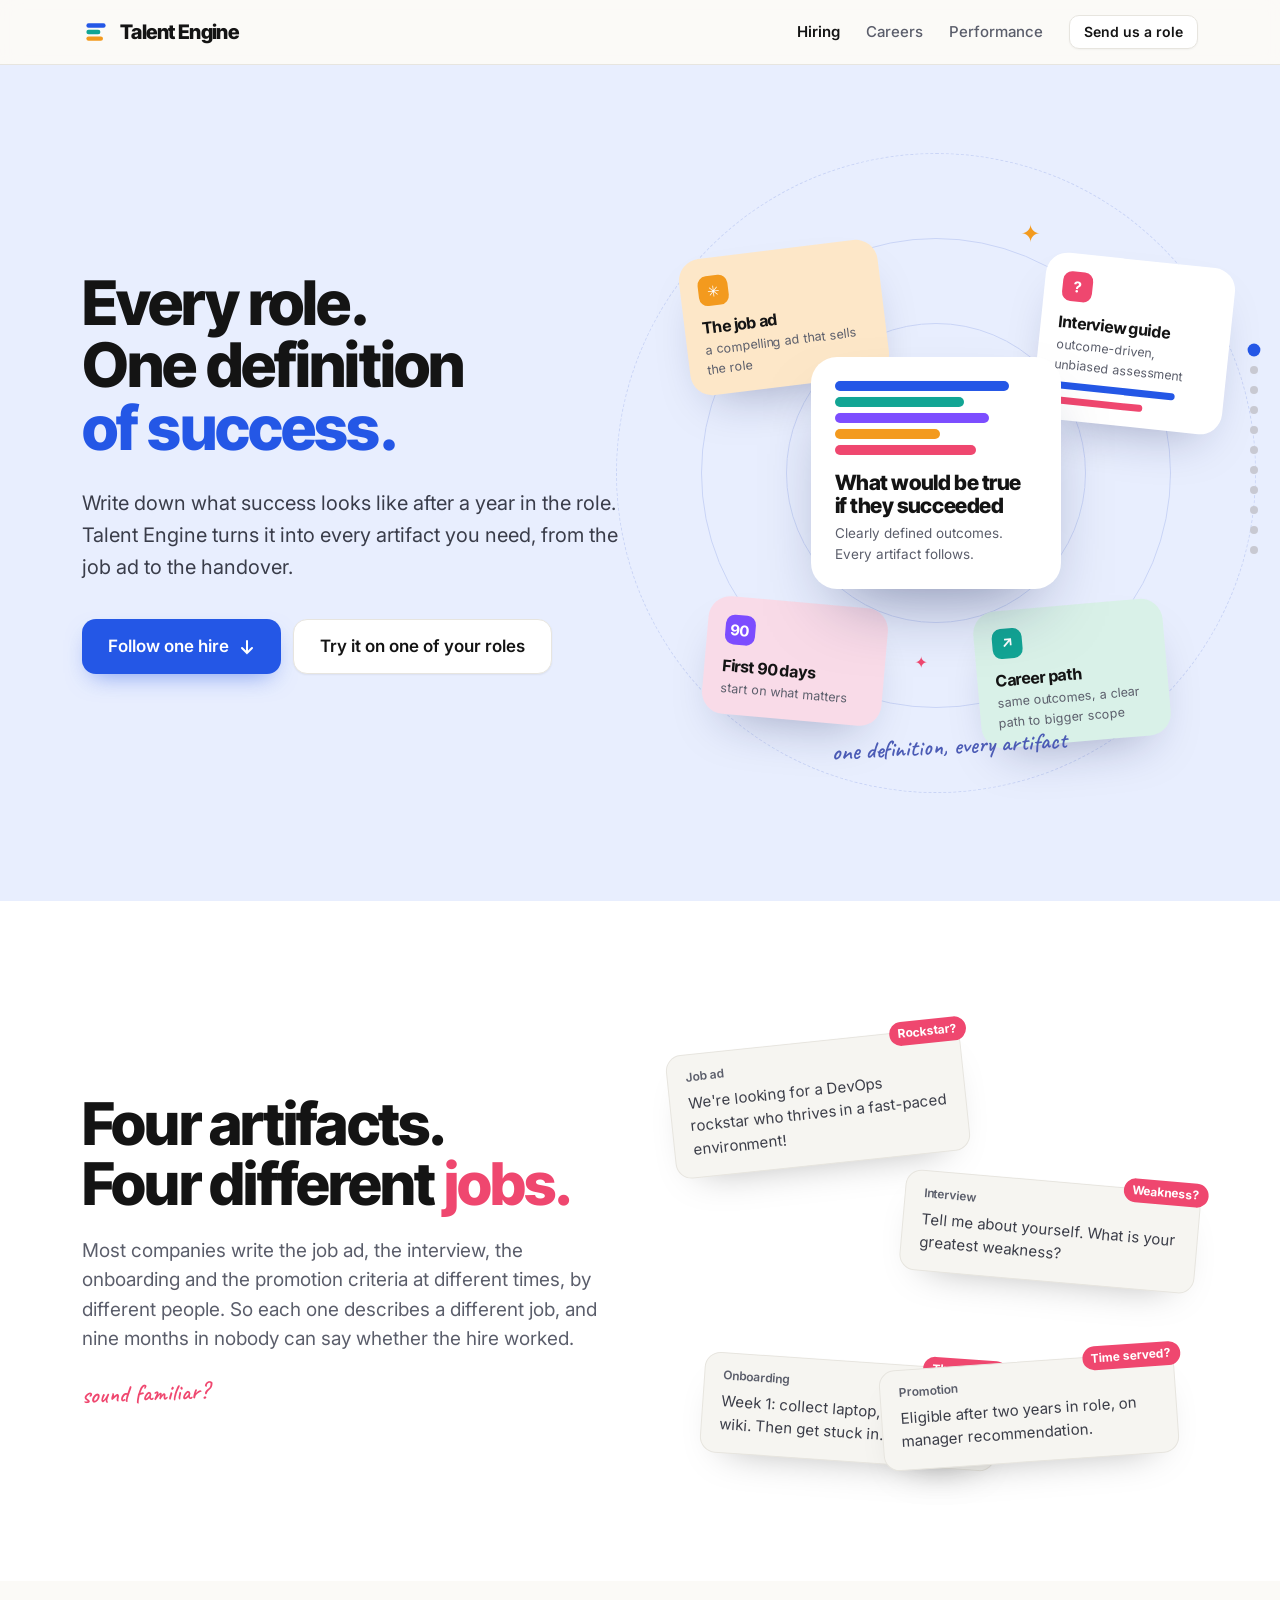
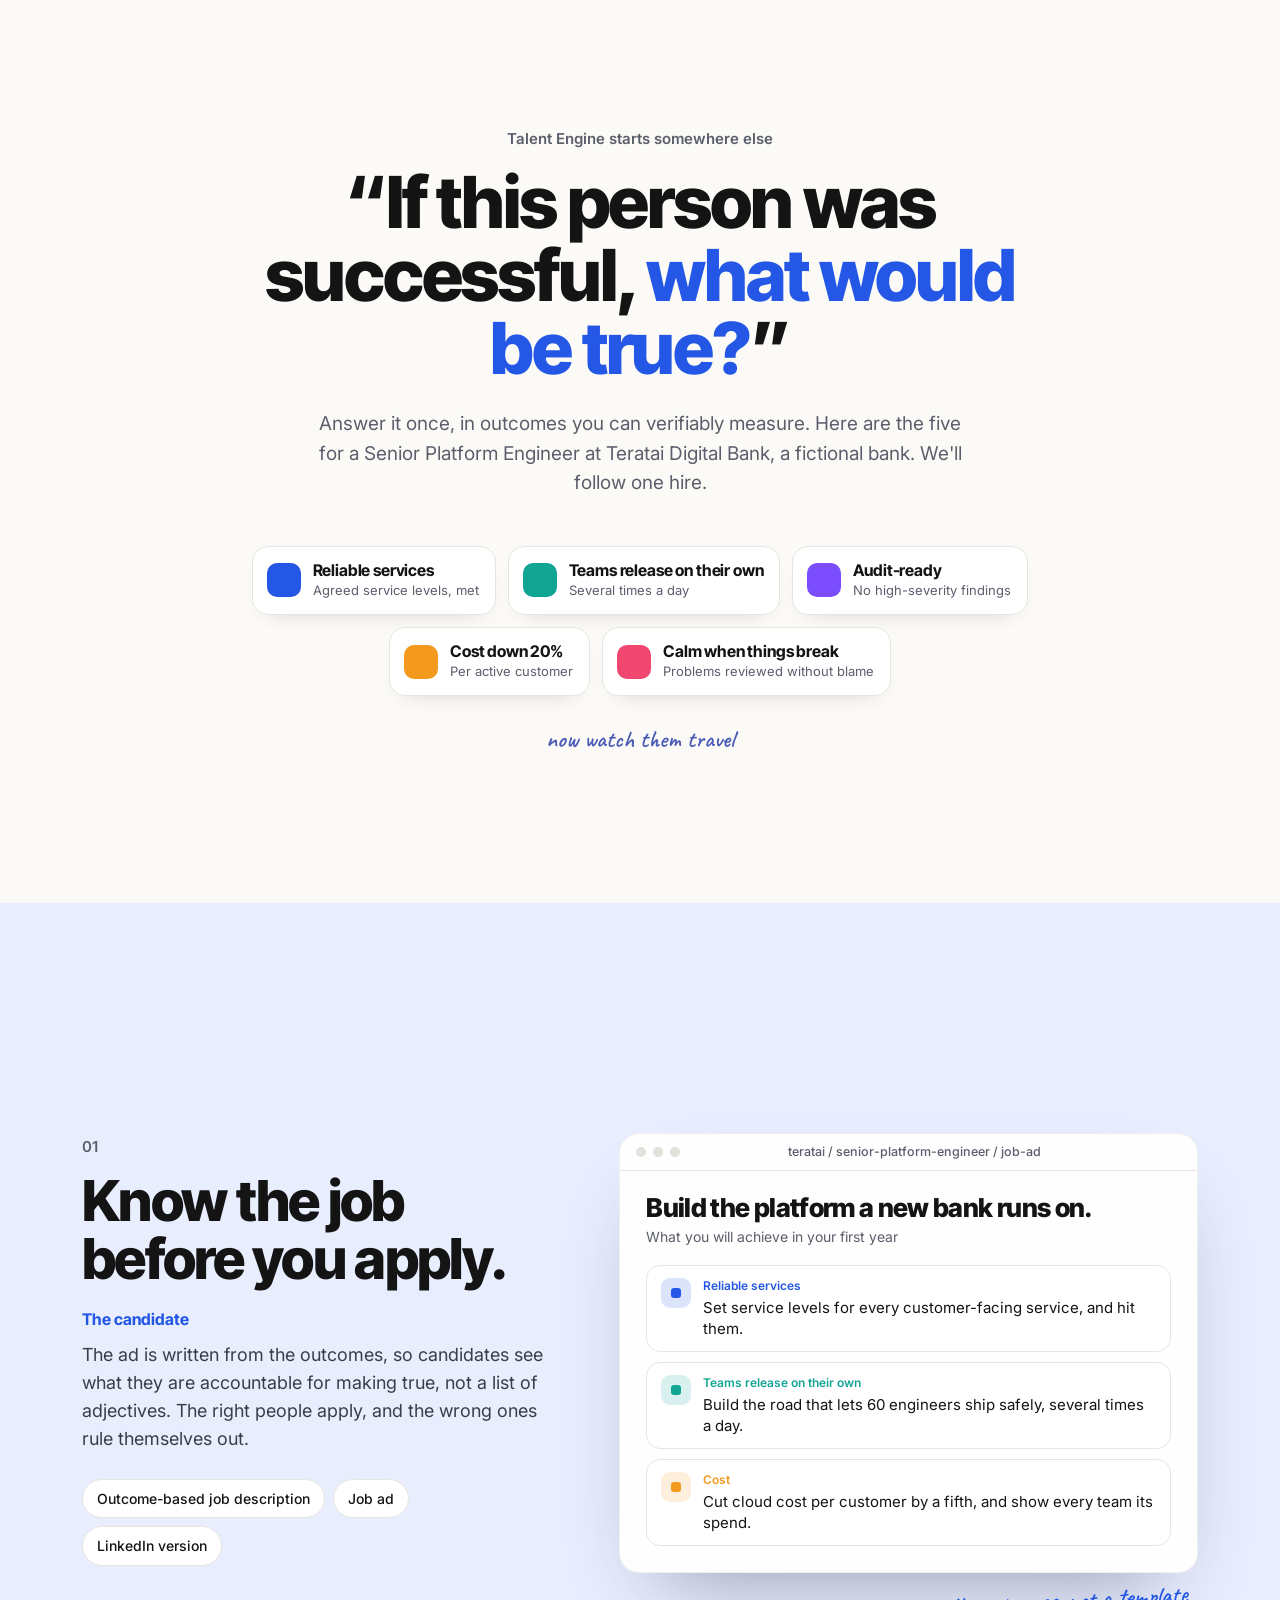
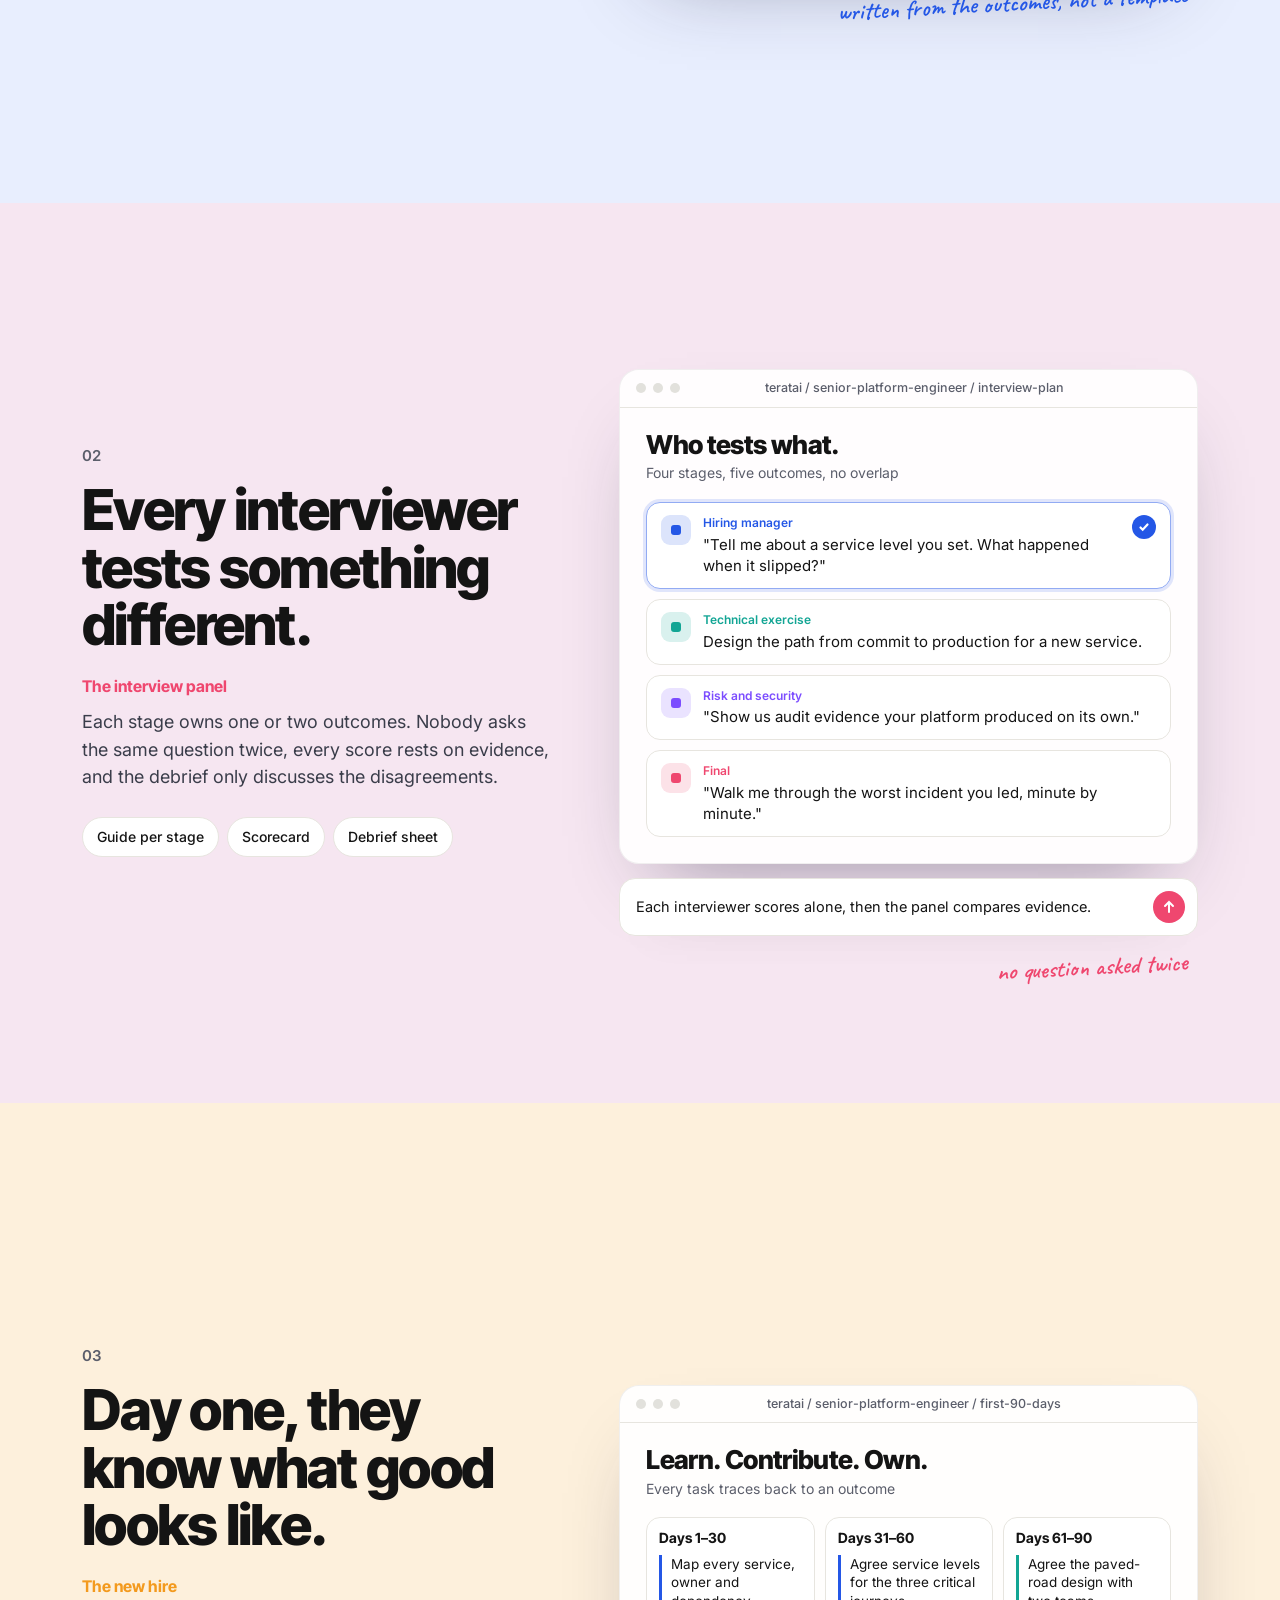
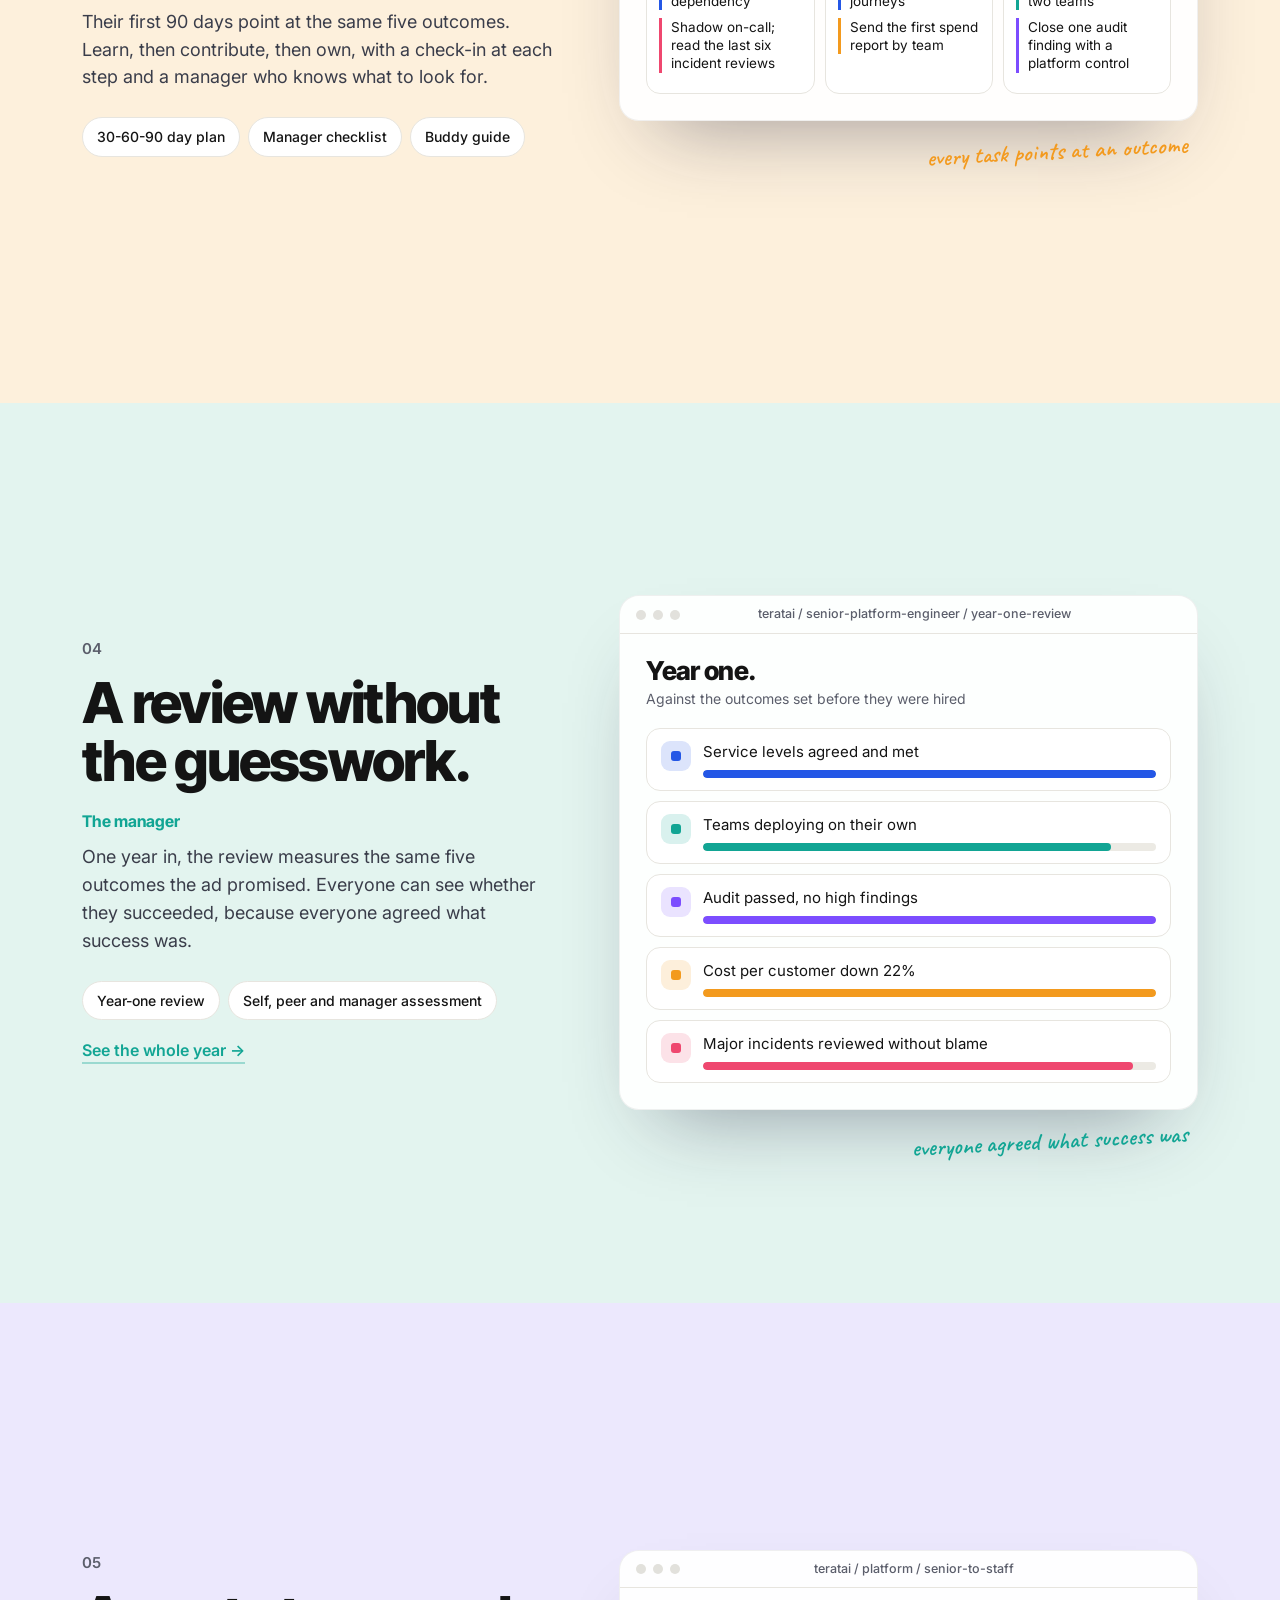
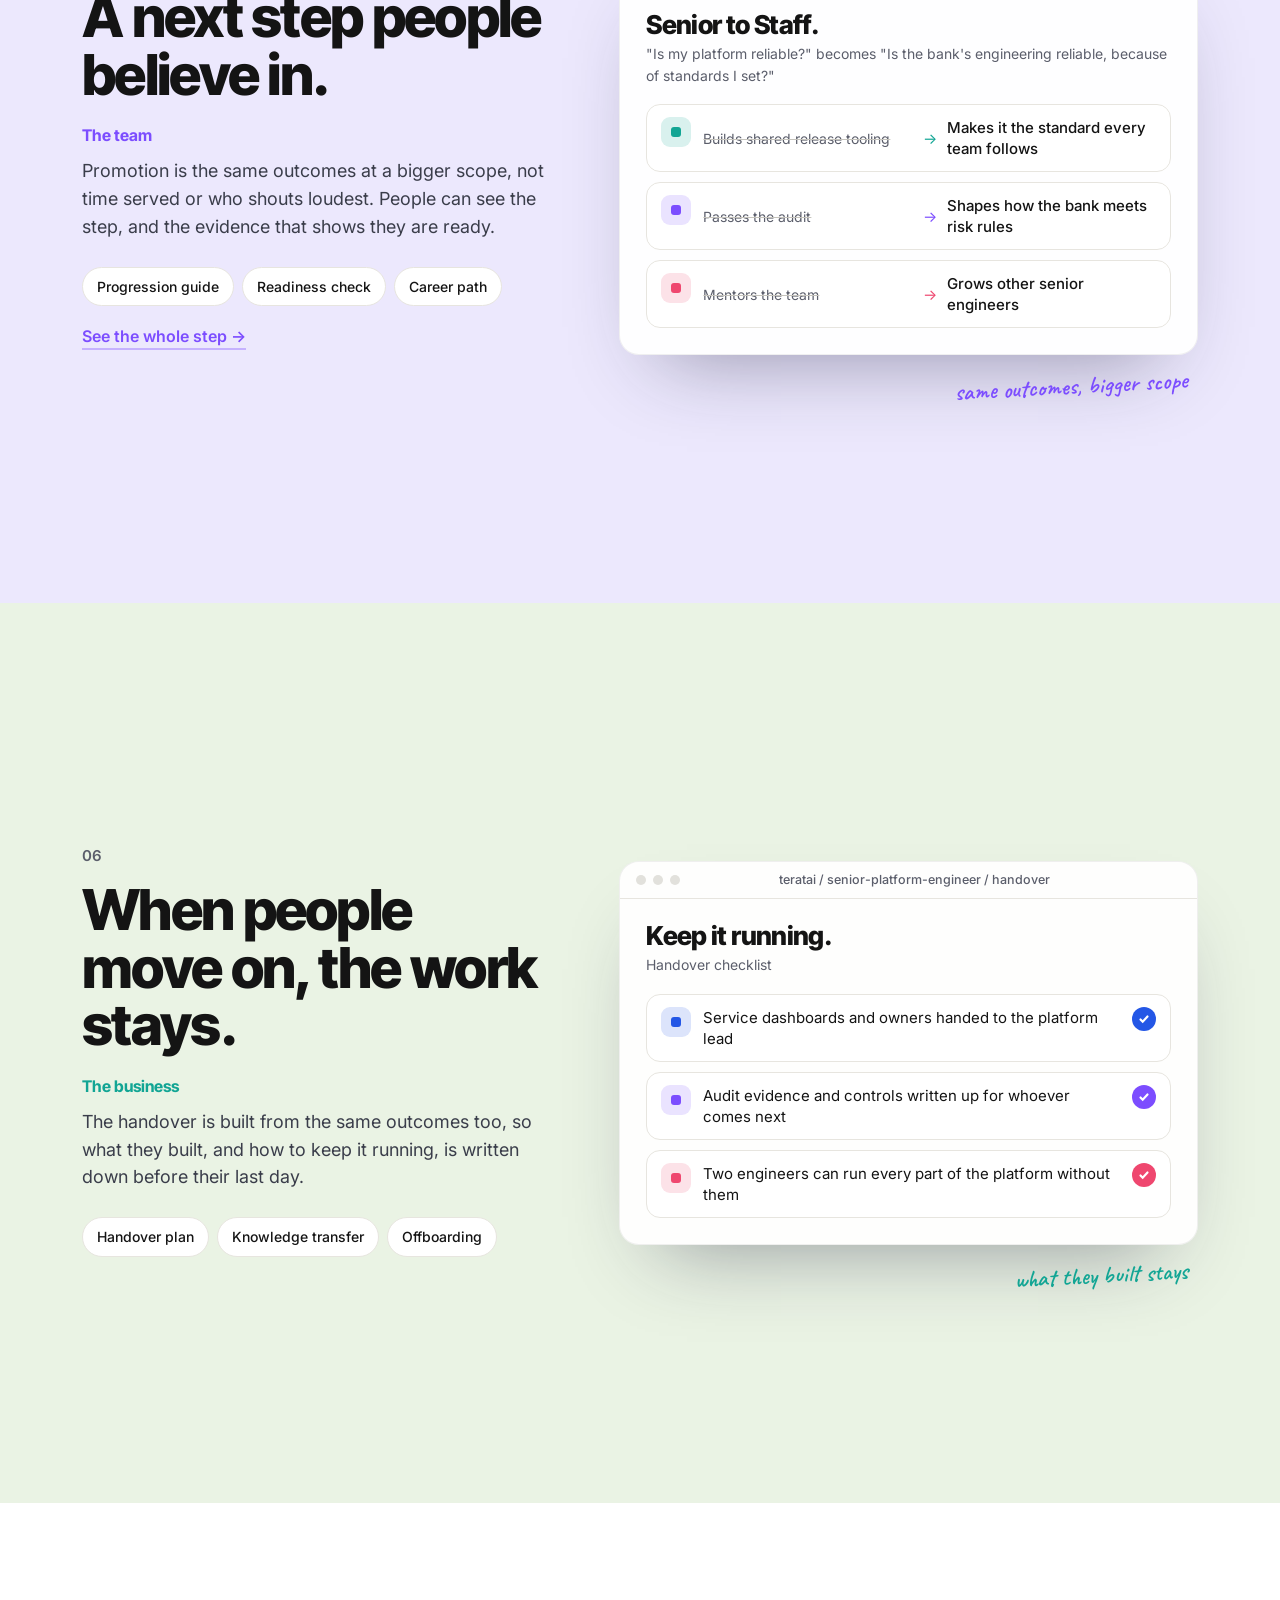
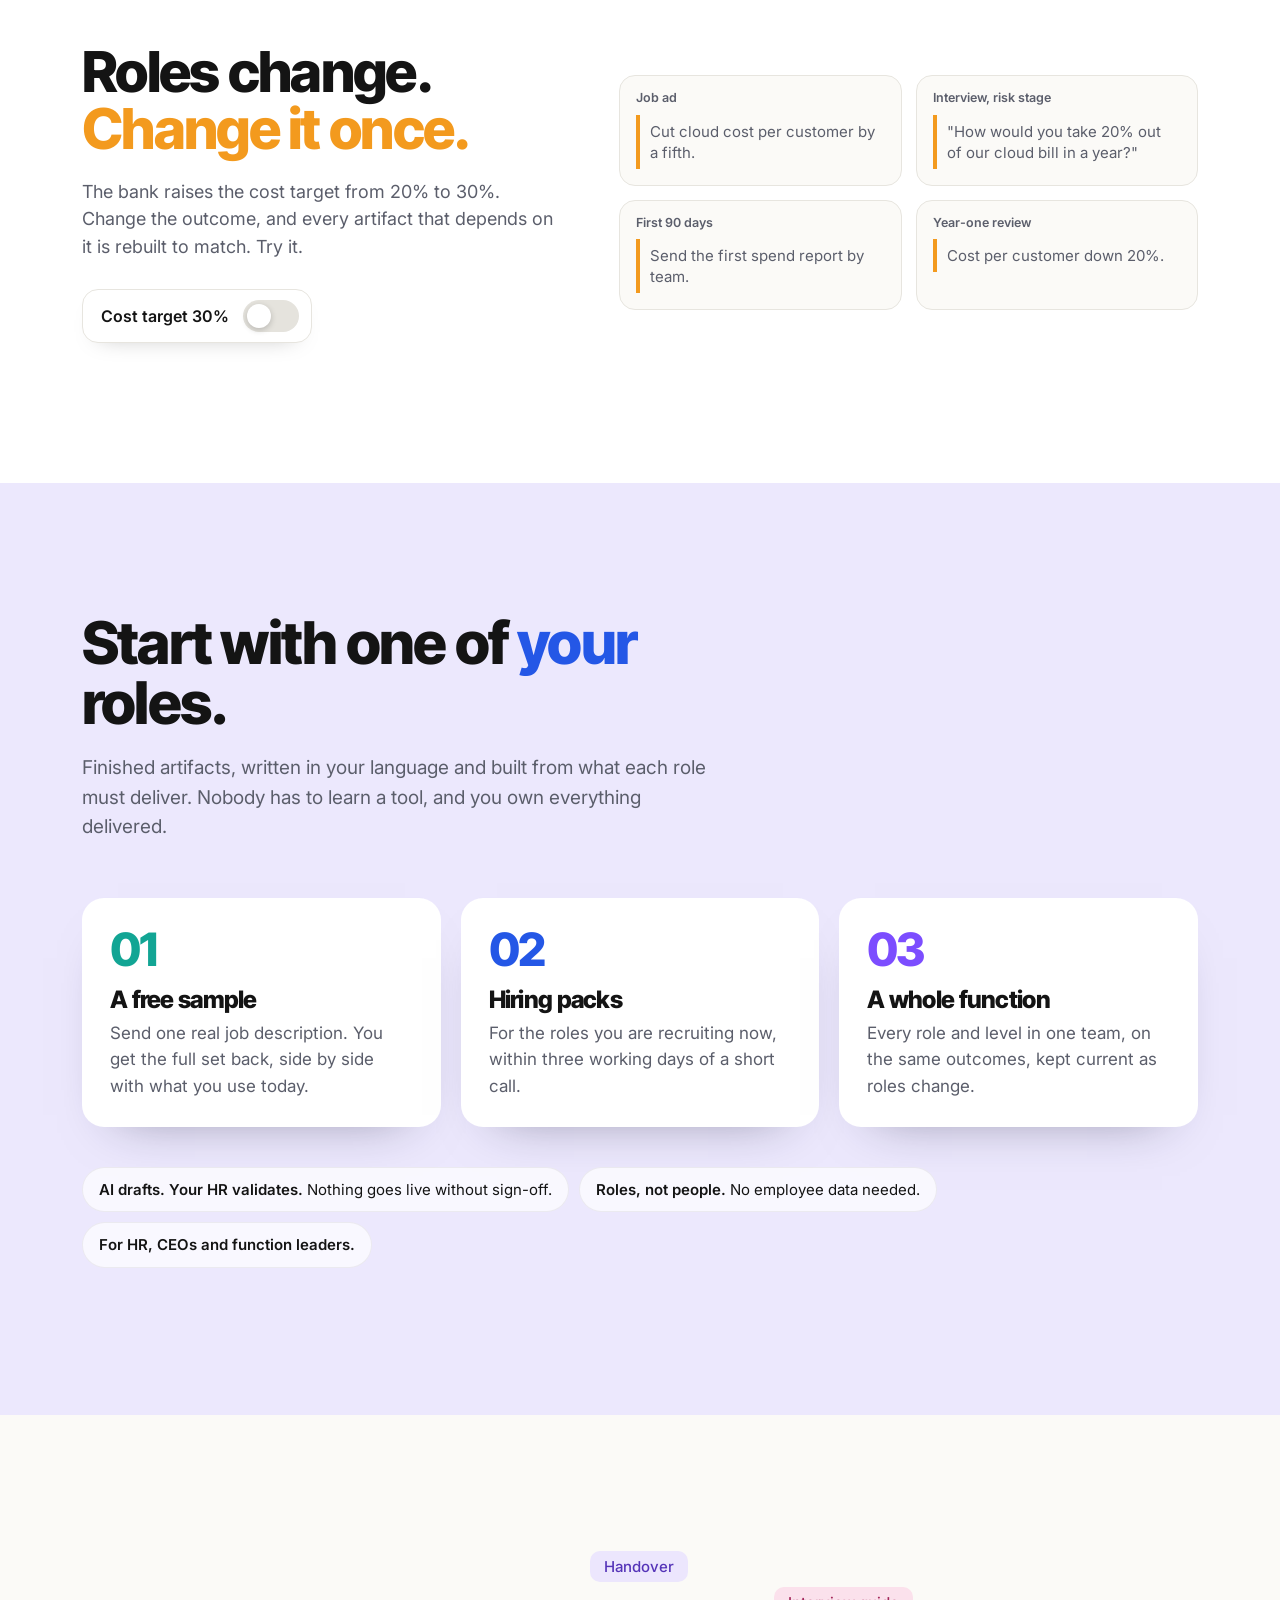
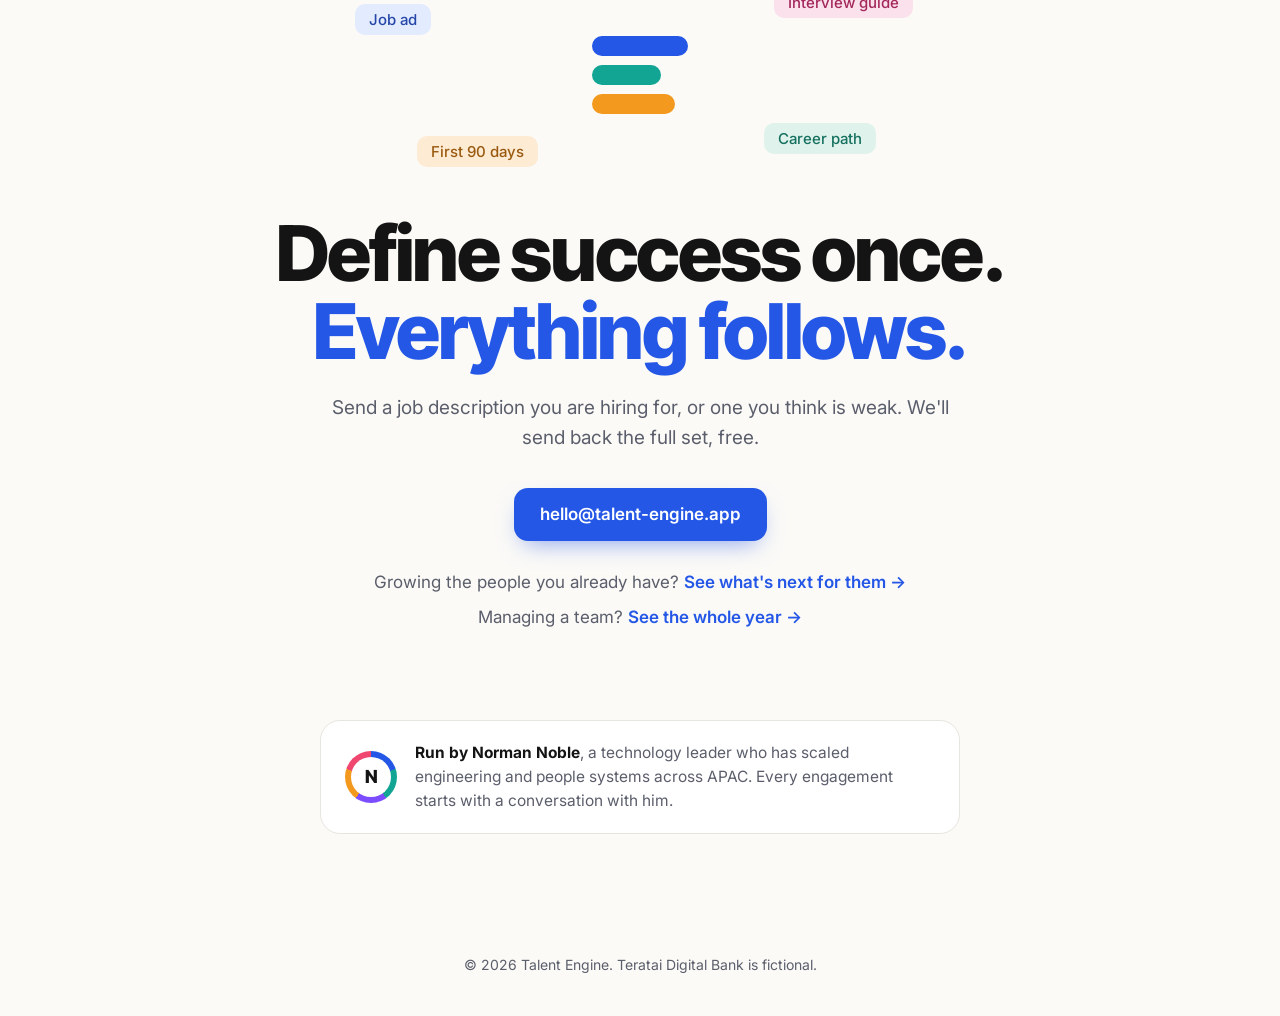
==== commit 7aafa07b: "Job ad stop: what they are accountable for making true Co-Authored-By: Claude Opus 5.5 <noreply@anth" ====
--- a/index.html
+++ b/index.html
@@ -106,7 +106,7 @@
       <div class="num">01</div>
       <h2>Know the job before you apply.</h2>
       <span class="who">The candidate</span>
-      <p class="copy">The ad is written from the outcomes, so candidates see what they would deliver, not a list of adjectives. The right people apply, and the wrong ones rule themselves out.</p>
+      <p class="copy">The ad is written from the outcomes, so candidates see what they are accountable for making true, not a list of adjectives. The right people apply, and the wrong ones rule themselves out.</p>
       <ul class="tags"><li>Outcome-based job description</li><li>Job ad</li><li>LinkedIn version</li></ul>
     </div>
     <div class="mockcol">
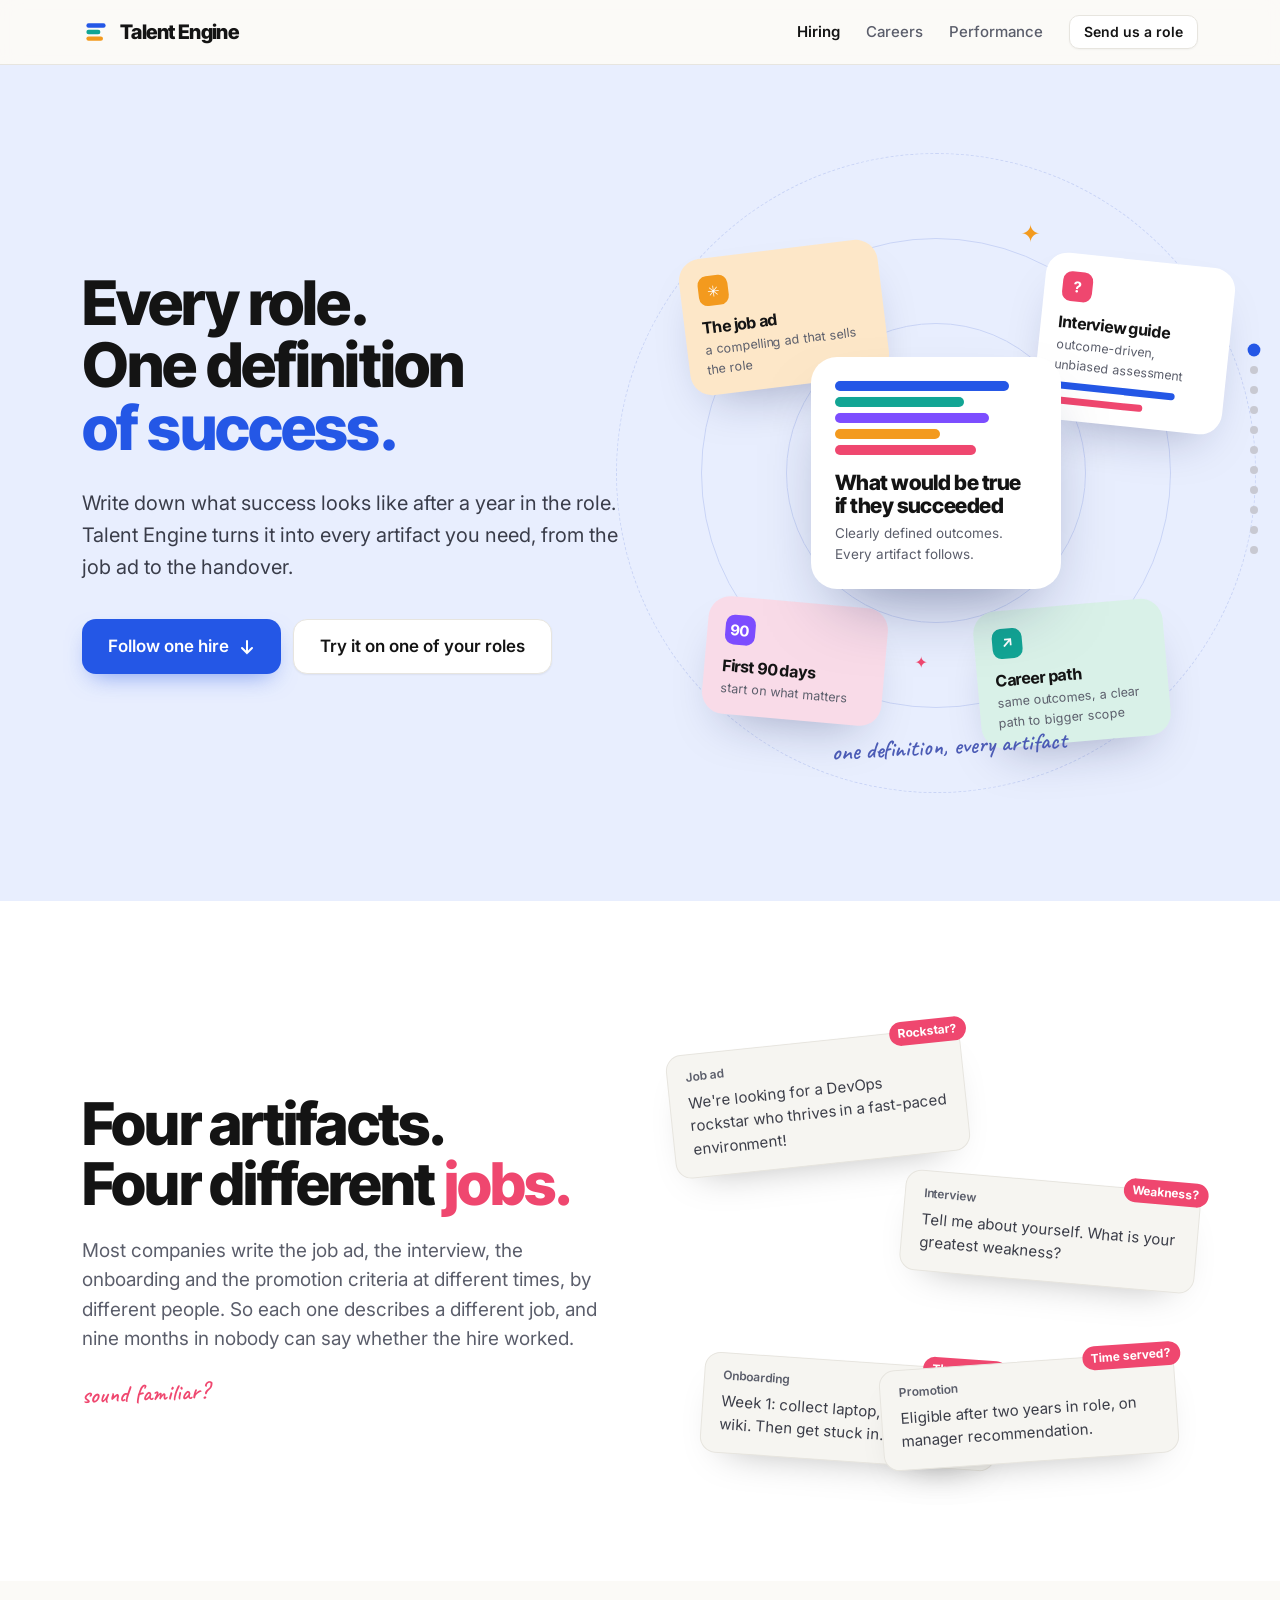
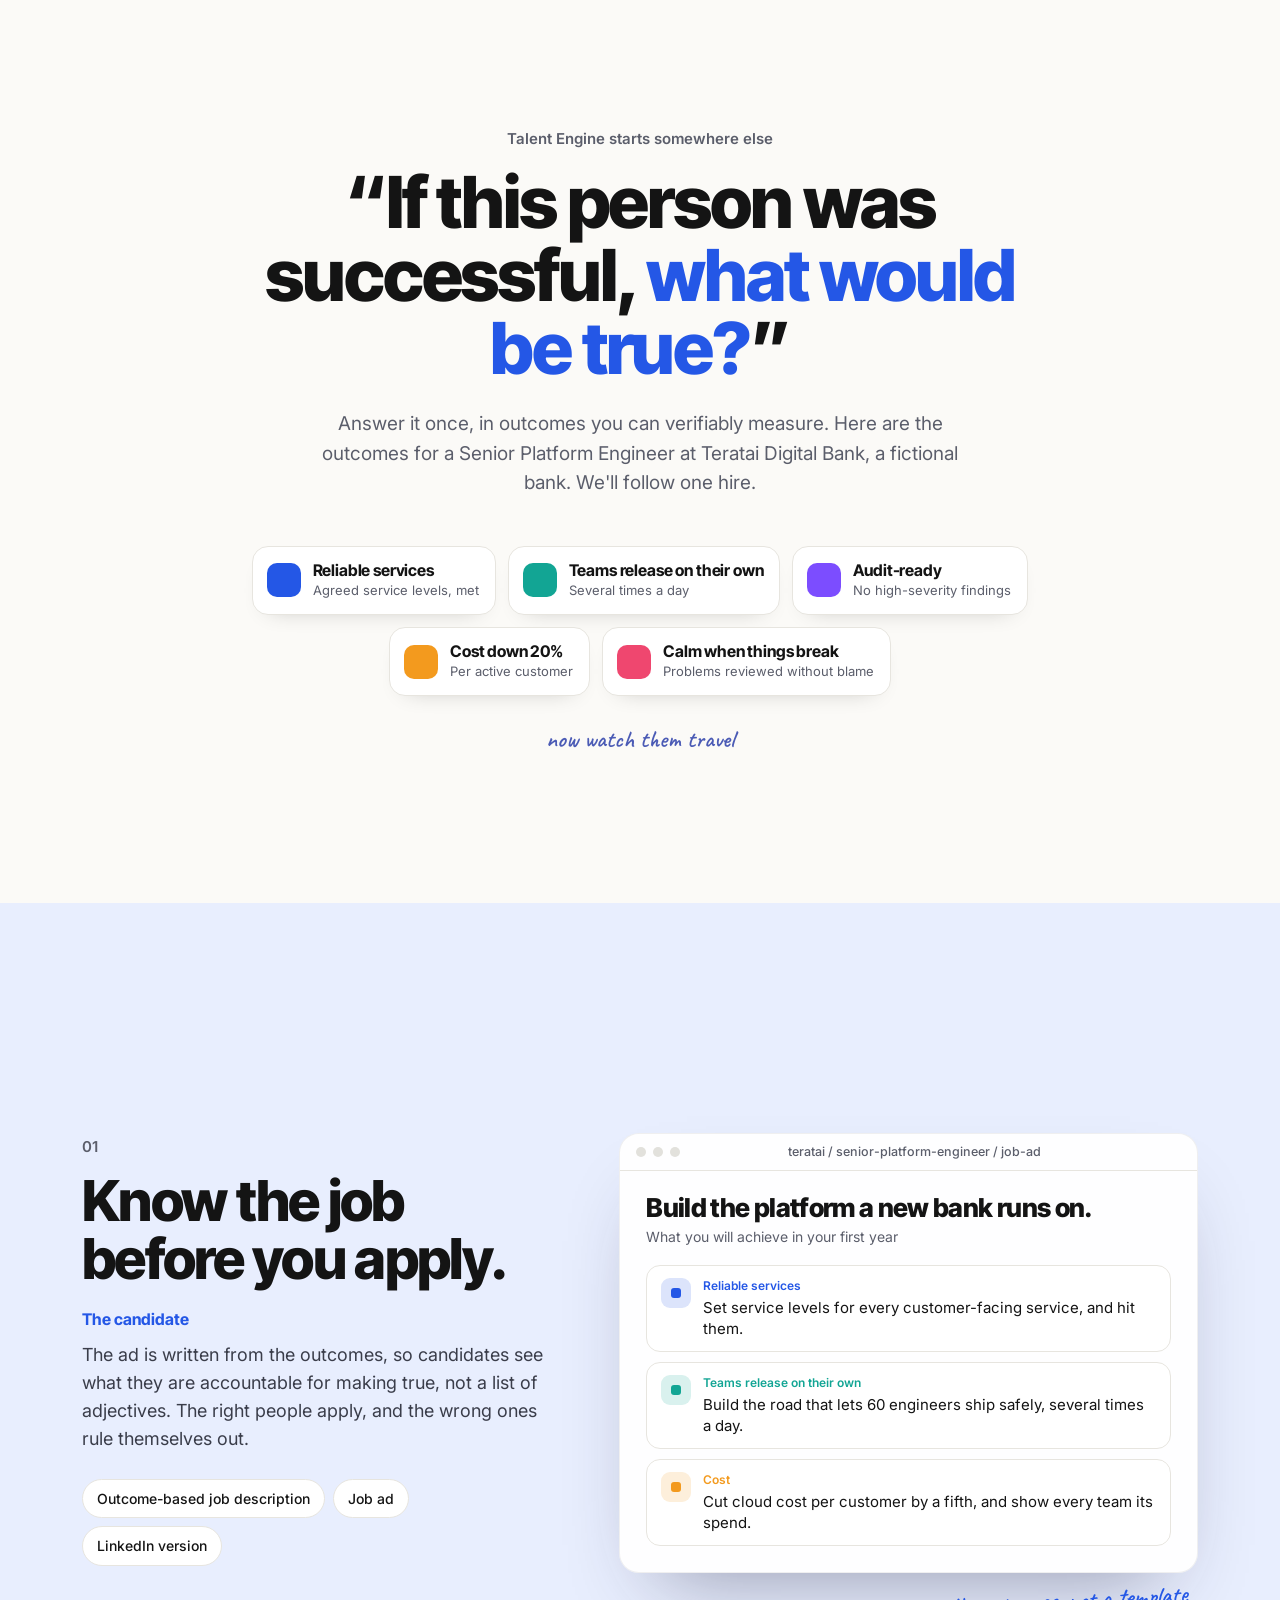
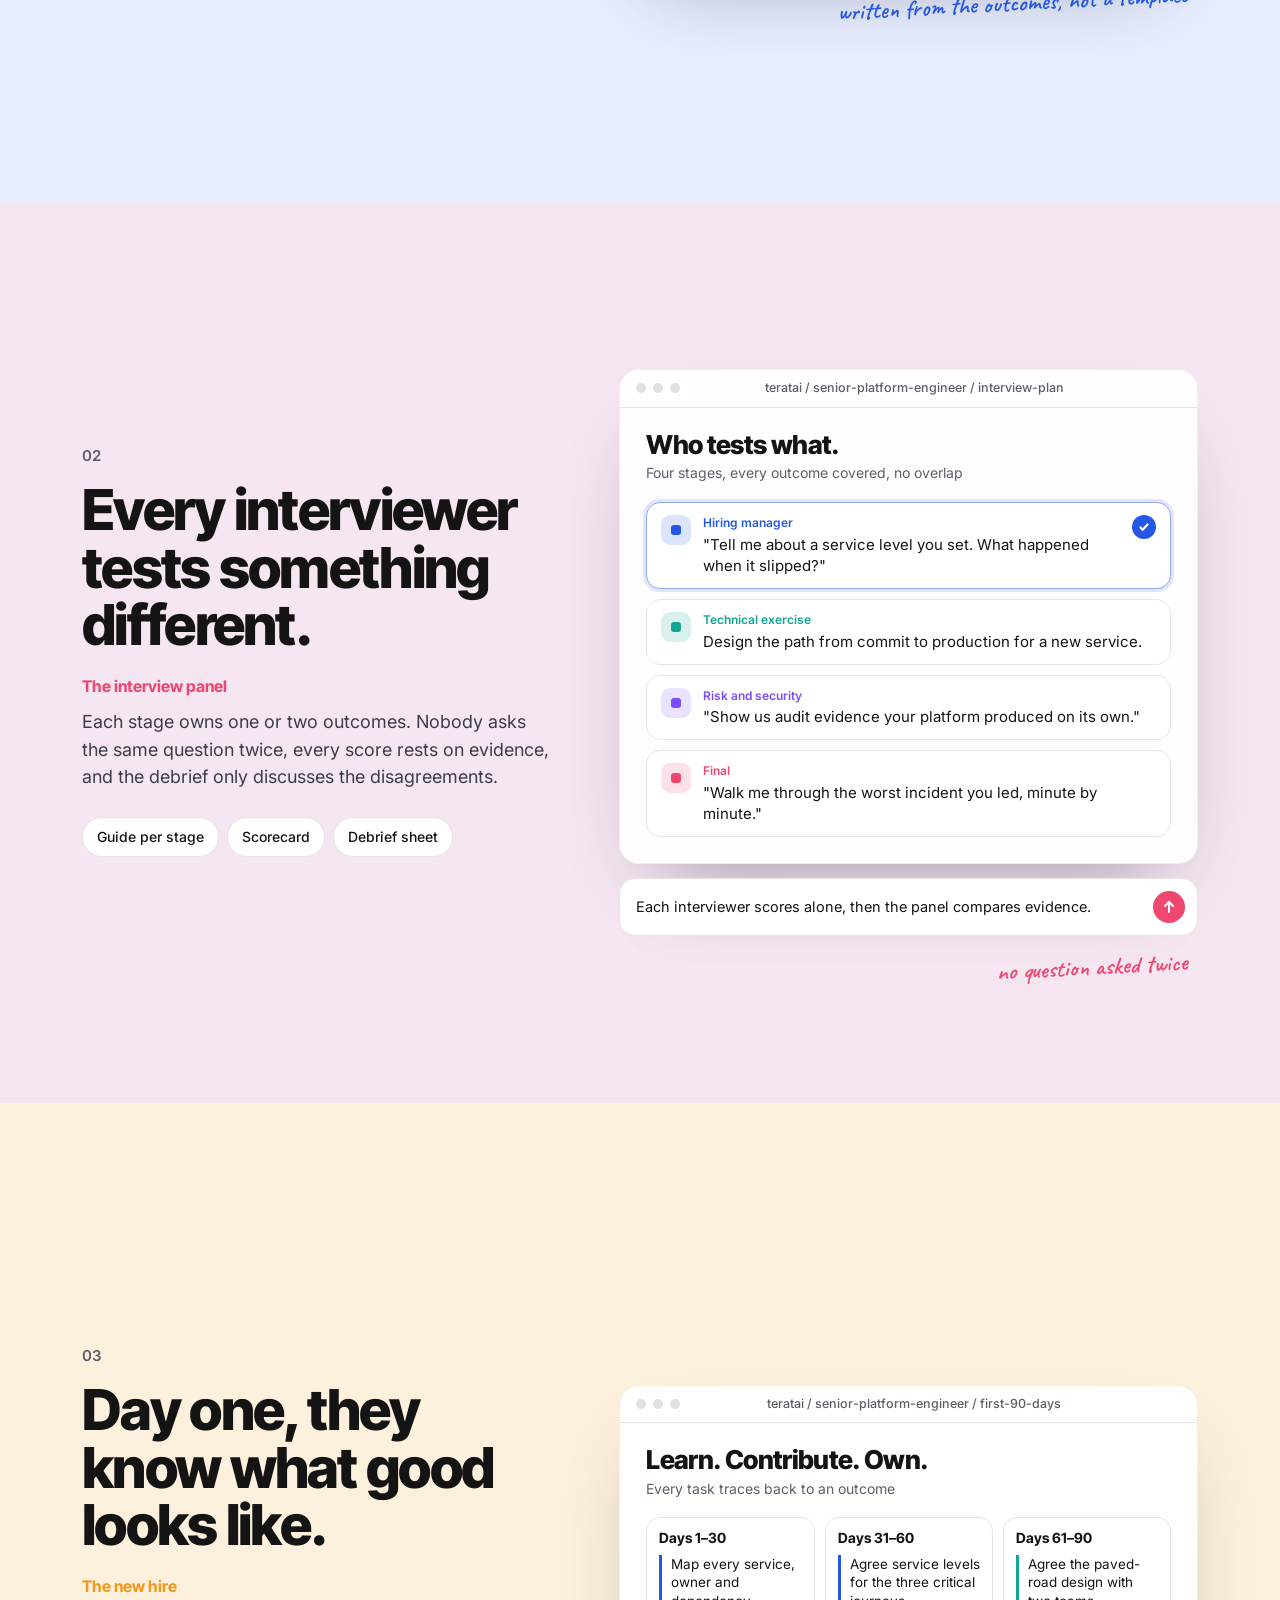
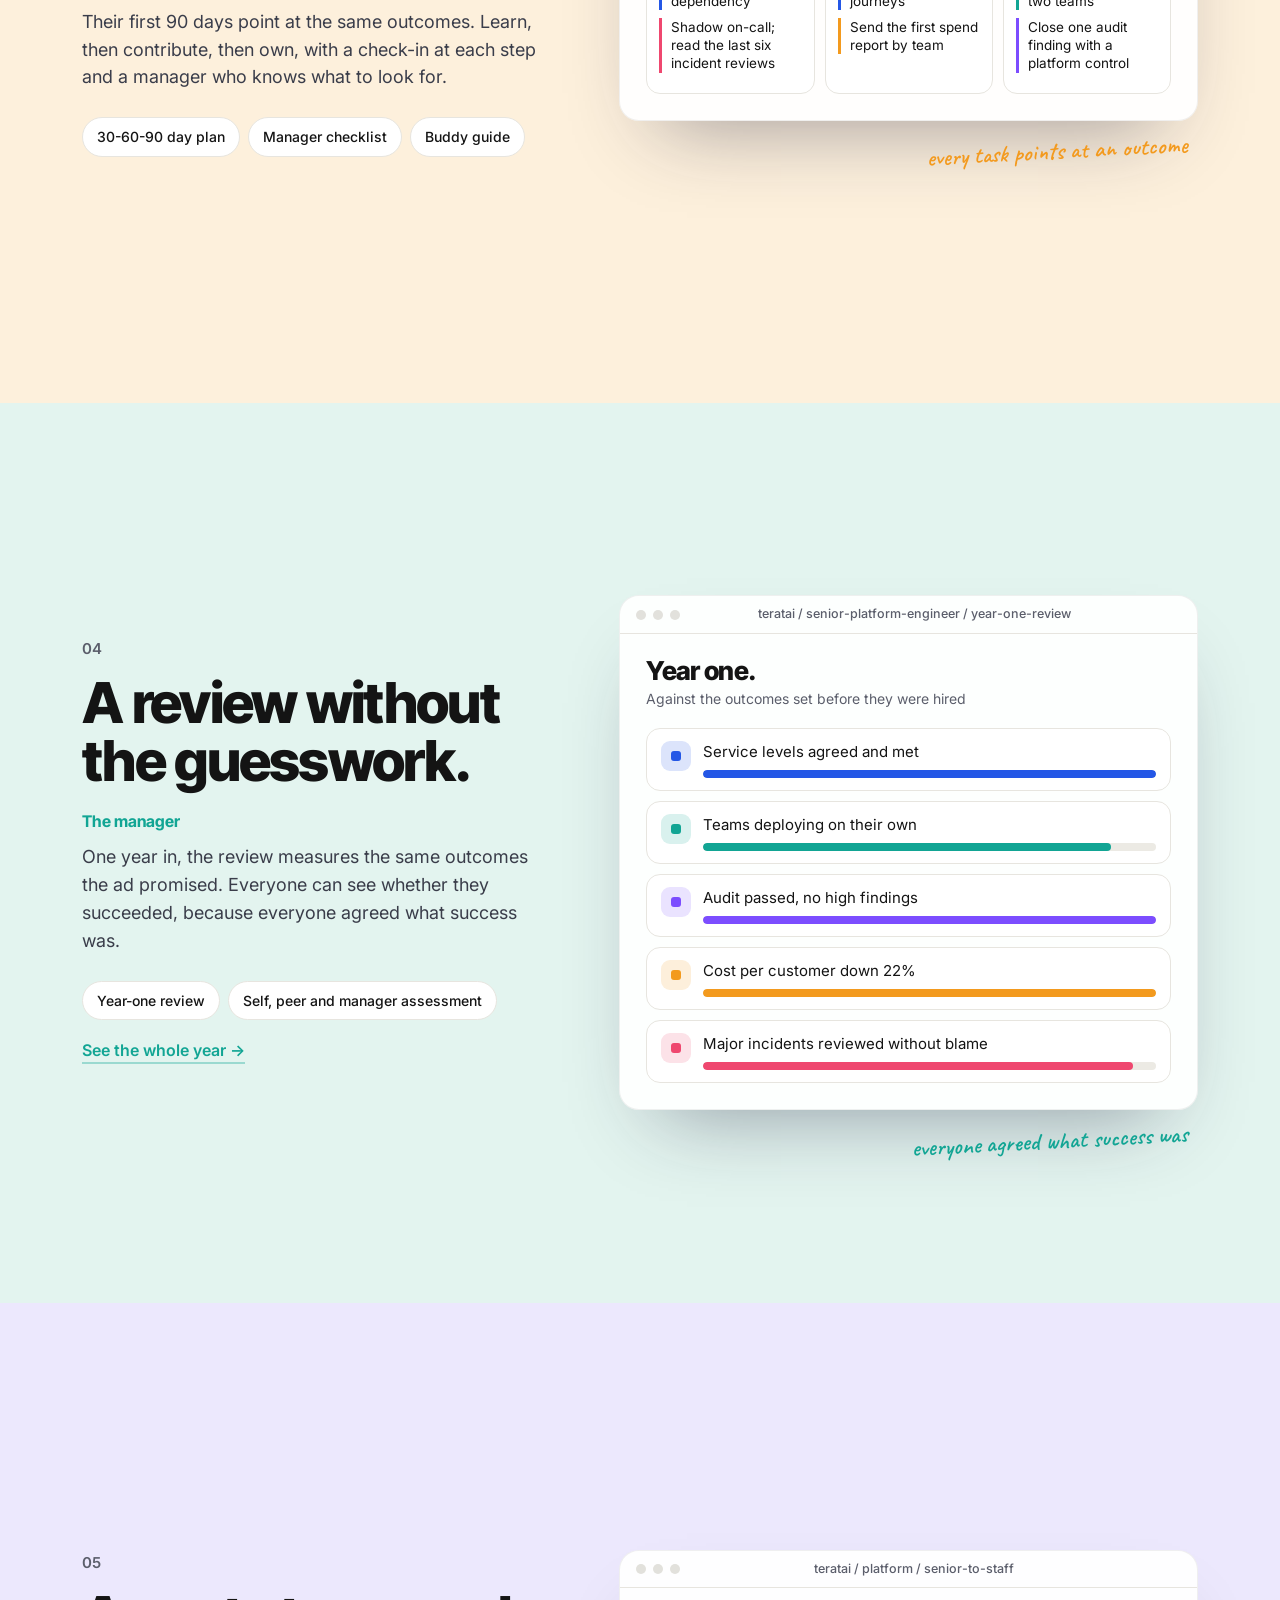
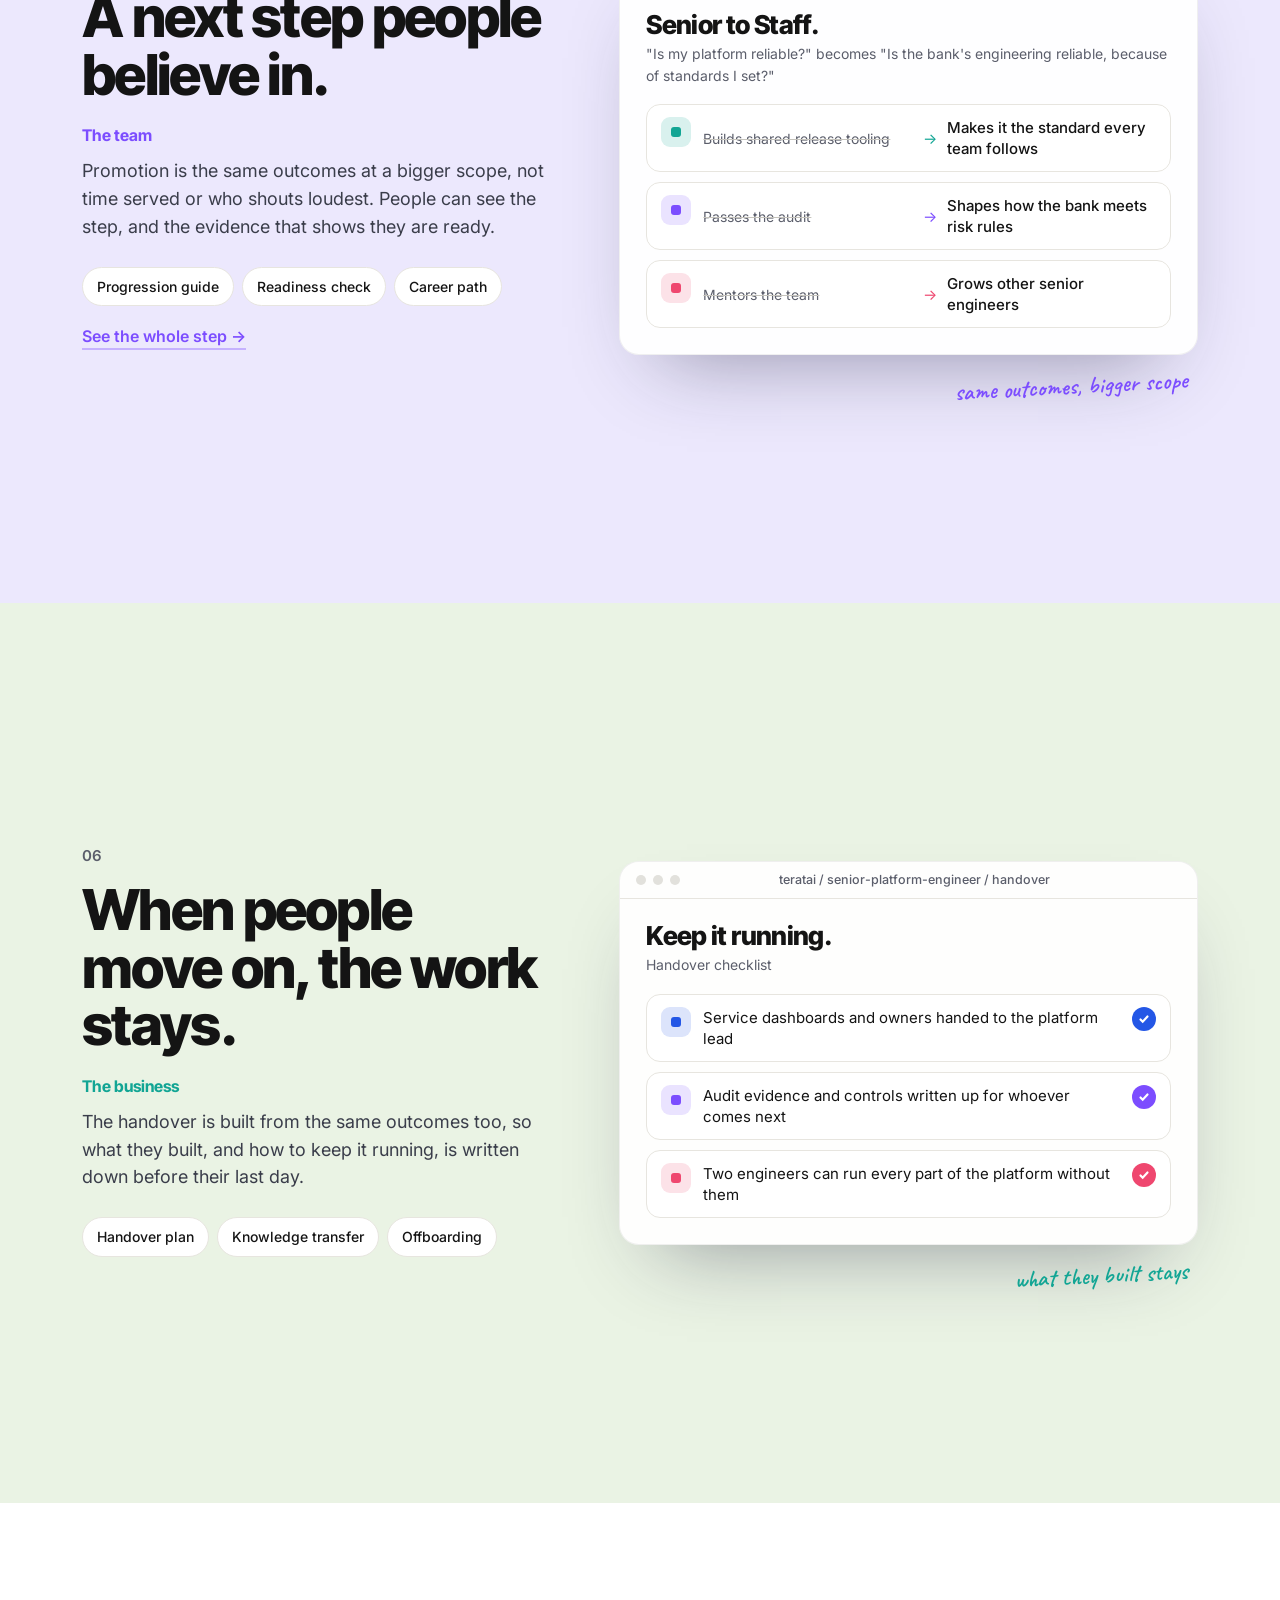
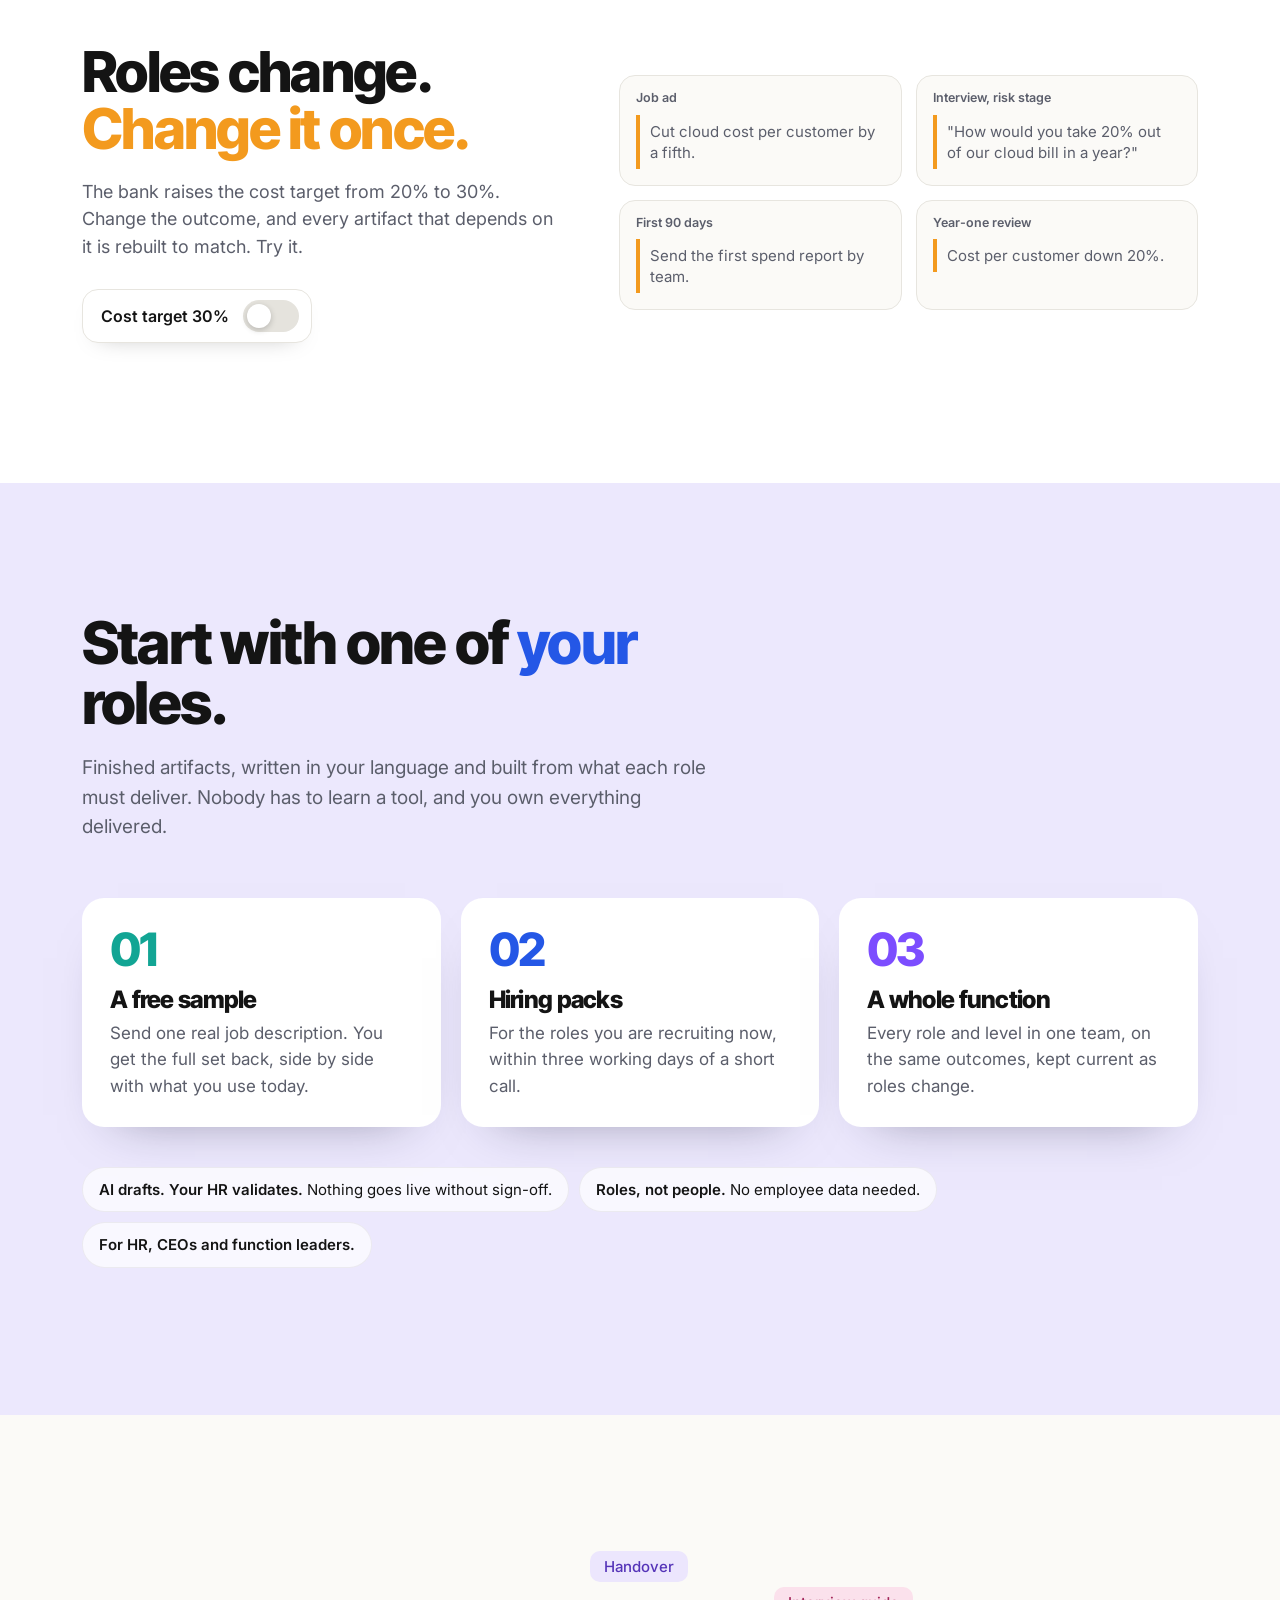
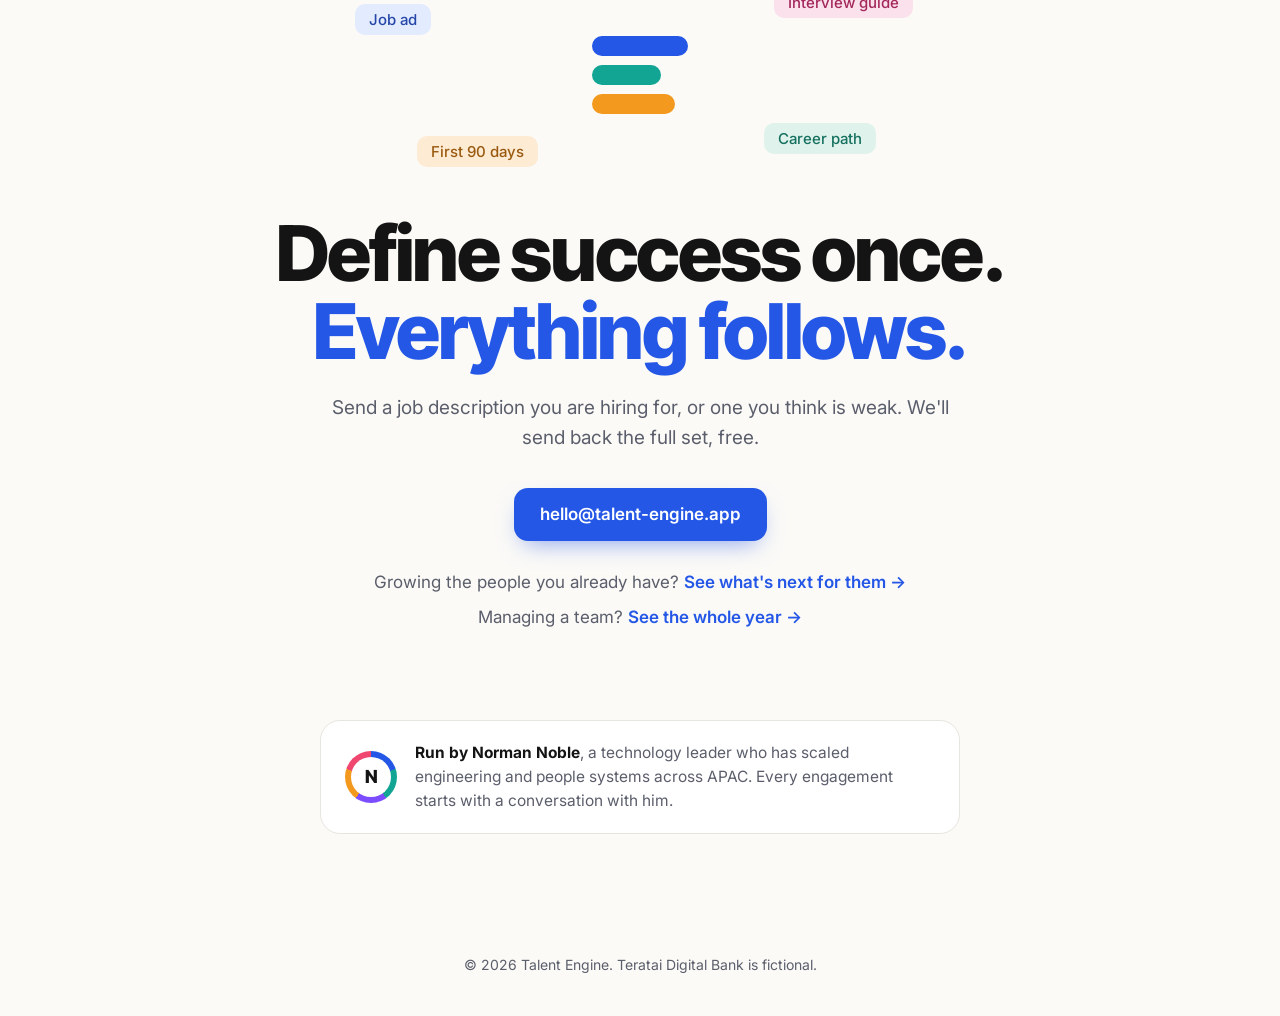
==== commit 9f4d33c8: "Outcome count isn't fixed: drop 'five outcomes' wording Co-Authored-By: Claude Opus 5.5 <noreply@ant" ====
--- a/index.html
+++ b/index.html
@@ -86,7 +86,7 @@
   <div class="wrap">
     <p class="eyebrow">Talent Engine starts somewhere else</p>
     <h2>“If this person was successful, <span class="blue">what would be true?</span>”</h2>
-    <p>Answer it once, in outcomes you can verifiably measure. Here are the five for a Senior Platform Engineer at Teratai Digital Bank, a fictional bank. We'll follow one hire.</p>
+    <p>Answer it once, in outcomes you can verifiably measure. Here are the outcomes for a Senior Platform Engineer at Teratai Digital Bank, a fictional bank. We'll follow one hire.</p>
     <ul class="outs reveal">
       <li class="out k1"><span class="dot"></span><span><b>Reliable services</b><small>Agreed service levels, met</small></span></li>
       <li class="out k2"><span class="dot"></span><span><b>Teams release on their own</b><small>Several times a day</small></span></li>
@@ -141,7 +141,7 @@
         <div class="chrome"><i></i><i></i><i></i><span>teratai / senior-platform-engineer / interview-plan</span></div>
         <div class="body">
           <h3>Who tests what.</h3>
-          <p class="sub">Four stages, five outcomes, no overlap</p>
+          <p class="sub">Four stages, every outcome covered, no overlap</p>
           <ul class="rows">
             <li class="row k1 sel"><span class="tag"></span><span class="t"><small>Hiring manager</small>"Tell me about a service level you set. What happened when it slipped?"</span><span class="ok"><svg width="12" height="12" viewBox="0 0 12 12" fill="none" stroke="#fff" stroke-width="2.2" stroke-linecap="round"><path d="M2.5 6.5l2.2 2.2L9.5 3.5"/></svg></span></li>
             <li class="row k2"><span class="tag"></span><span class="t"><small>Technical exercise</small>Design the path from commit to production for a new service.</span></li>
@@ -162,7 +162,7 @@
       <div class="num">03</div>
       <h2>Day one, they know what good looks like.</h2>
       <span class="who">The new hire</span>
-      <p class="copy">Their first 90 days point at the same five outcomes. Learn, then contribute, then own, with a check-in at each step and a manager who knows what to look for.</p>
+      <p class="copy">Their first 90 days point at the same outcomes. Learn, then contribute, then own, with a check-in at each step and a manager who knows what to look for.</p>
       <ul class="tags"><li>30-60-90 day plan</li><li>Manager checklist</li><li>Buddy guide</li></ul>
     </div>
     <div class="mockcol">
@@ -189,7 +189,7 @@
       <div class="num">04</div>
       <h2>A review without the guesswork.</h2>
       <span class="who">The manager</span>
-      <p class="copy">One year in, the review measures the same five outcomes the ad promised. Everyone can see whether they succeeded, because everyone agreed what success was.</p>
+      <p class="copy">One year in, the review measures the same outcomes the ad promised. Everyone can see whether they succeeded, because everyone agreed what success was.</p>
       <ul class="tags"><li>Year-one review</li><li>Self, peer and manager assessment</li></ul>
       <a class="more" href="performance.html">See the whole year →</a>
     </div>
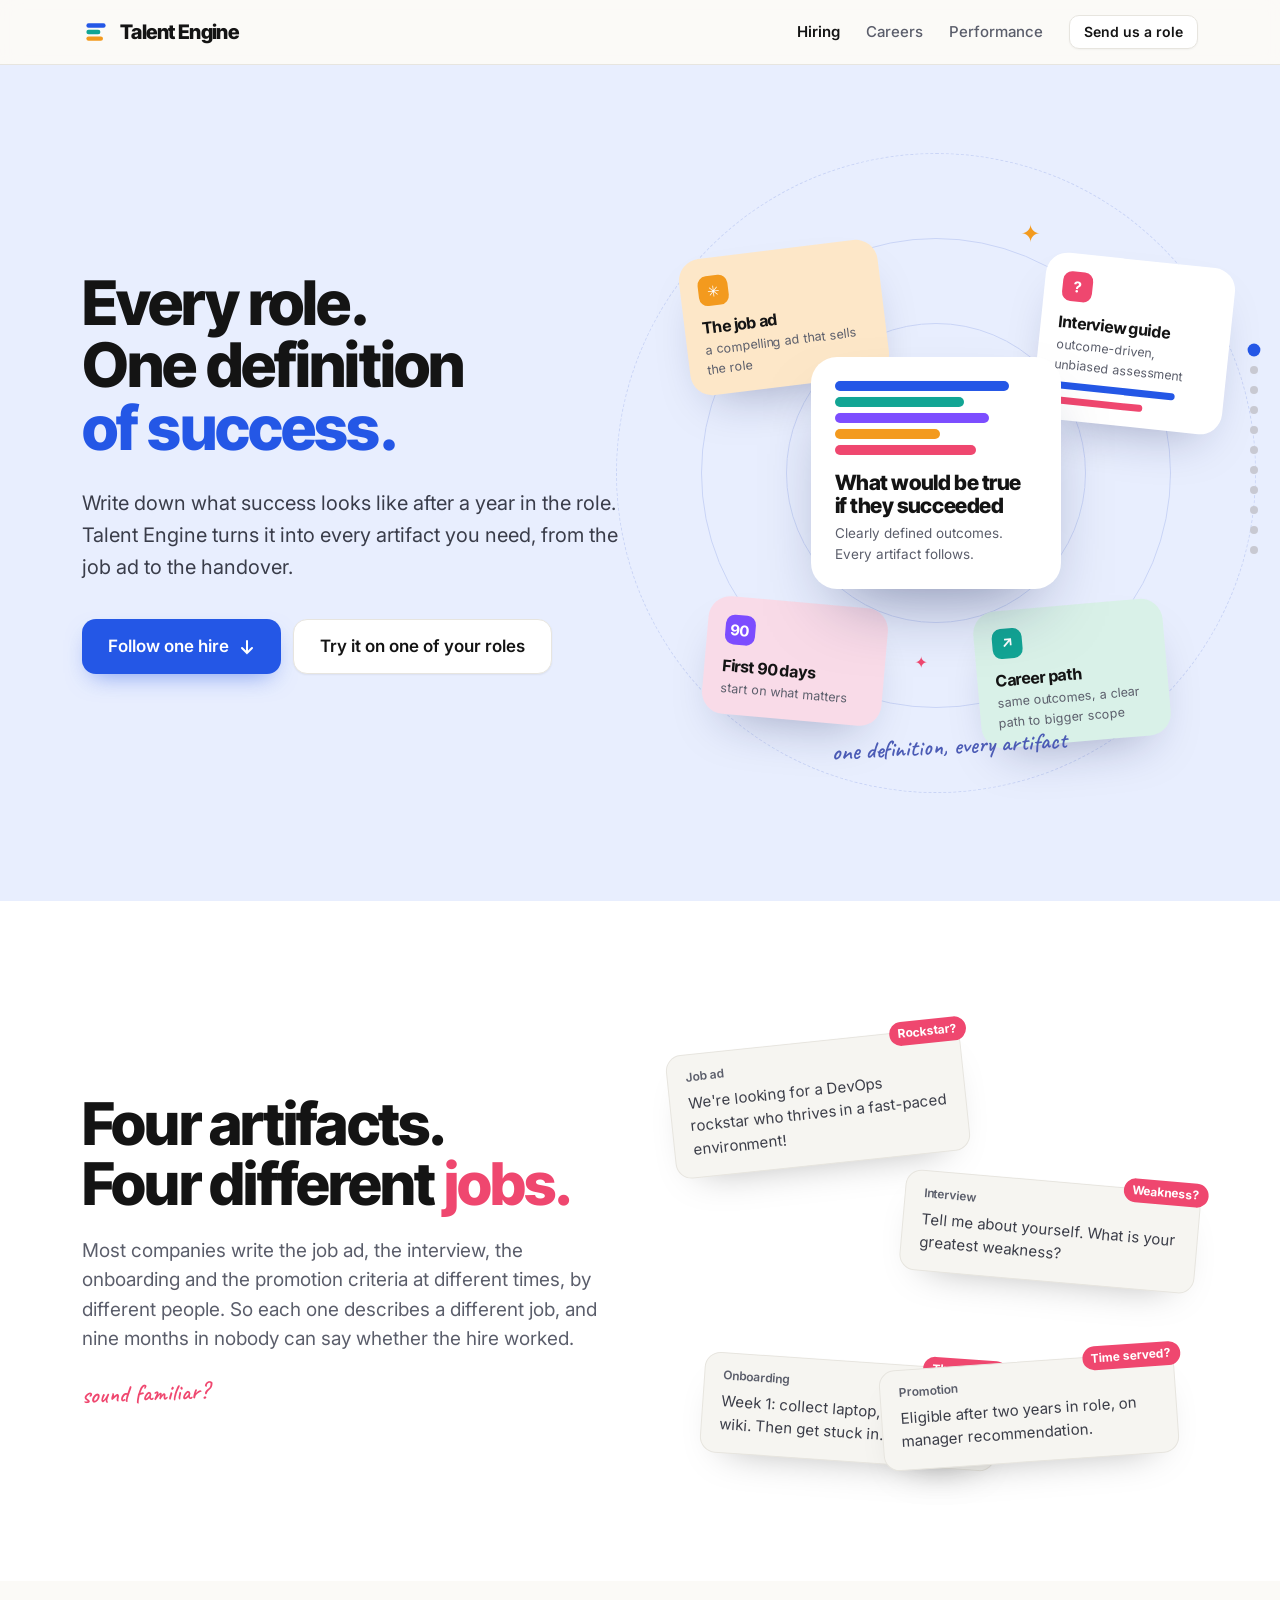
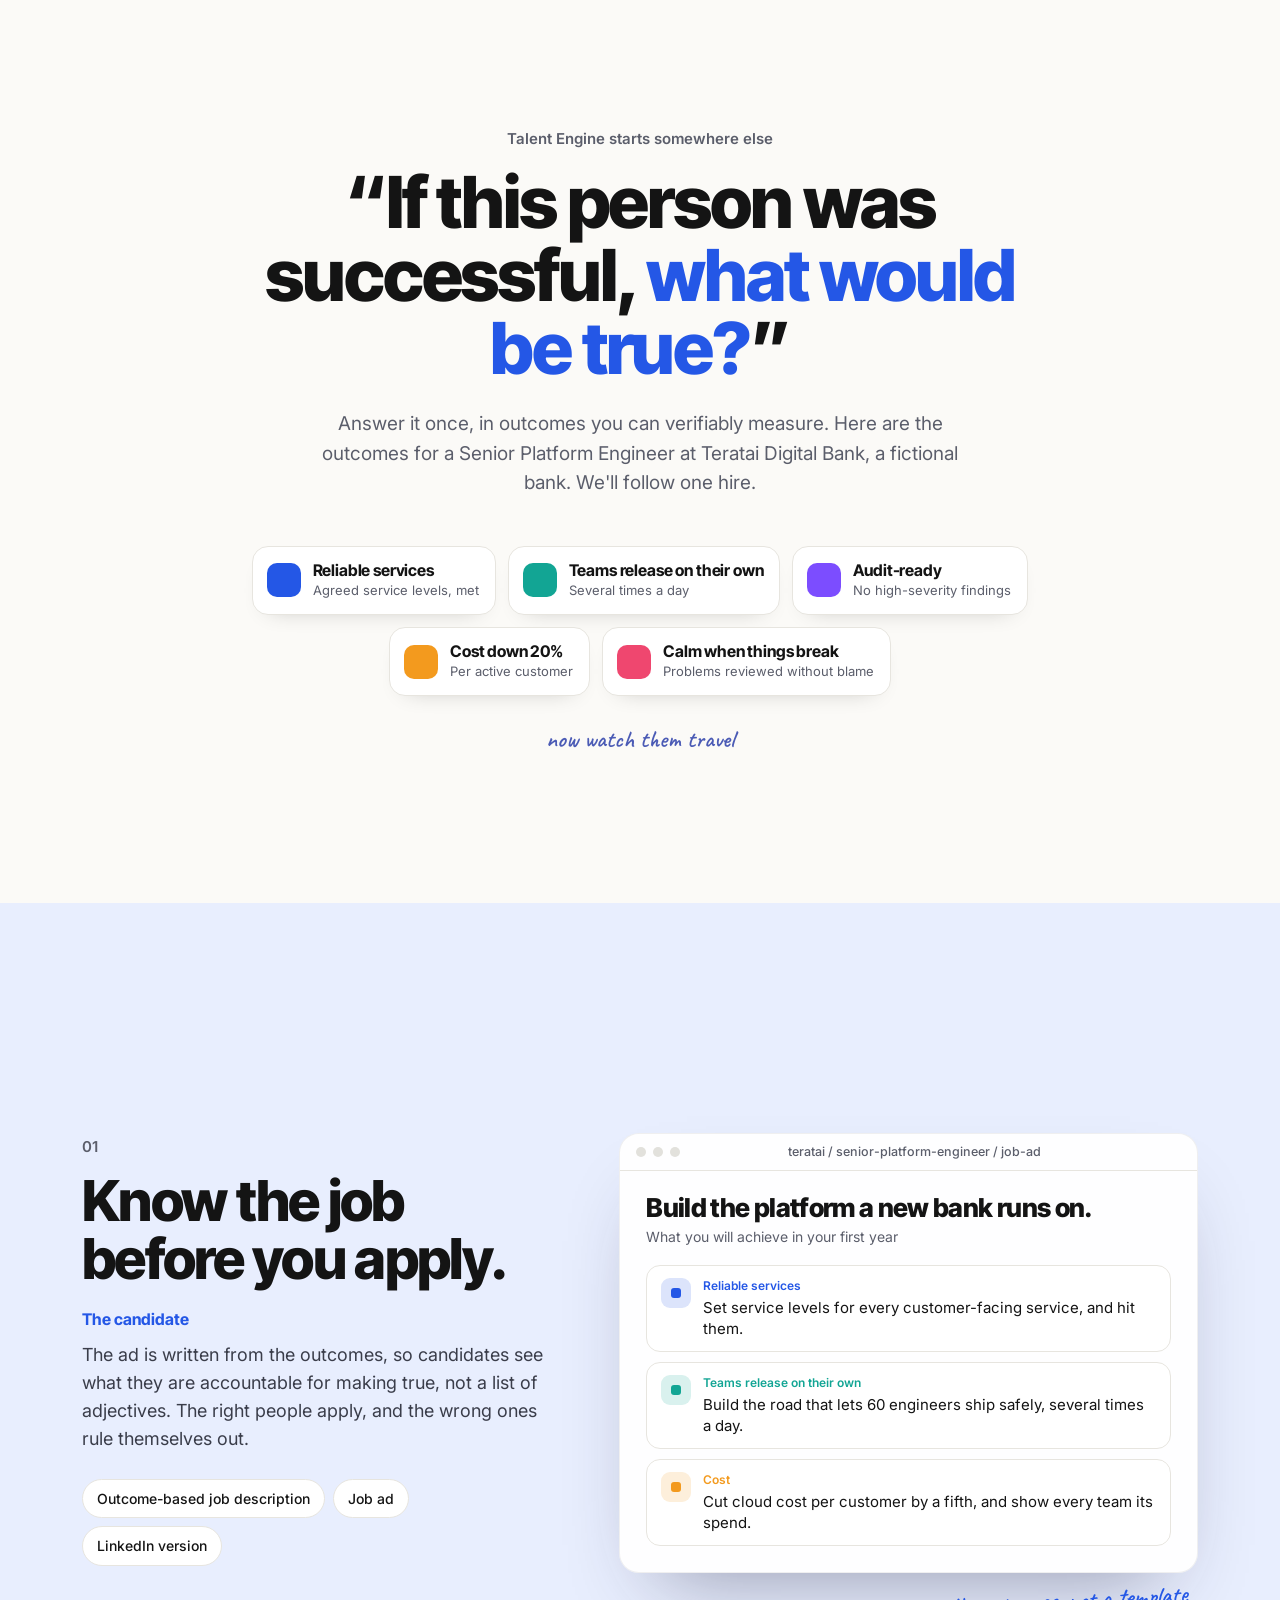
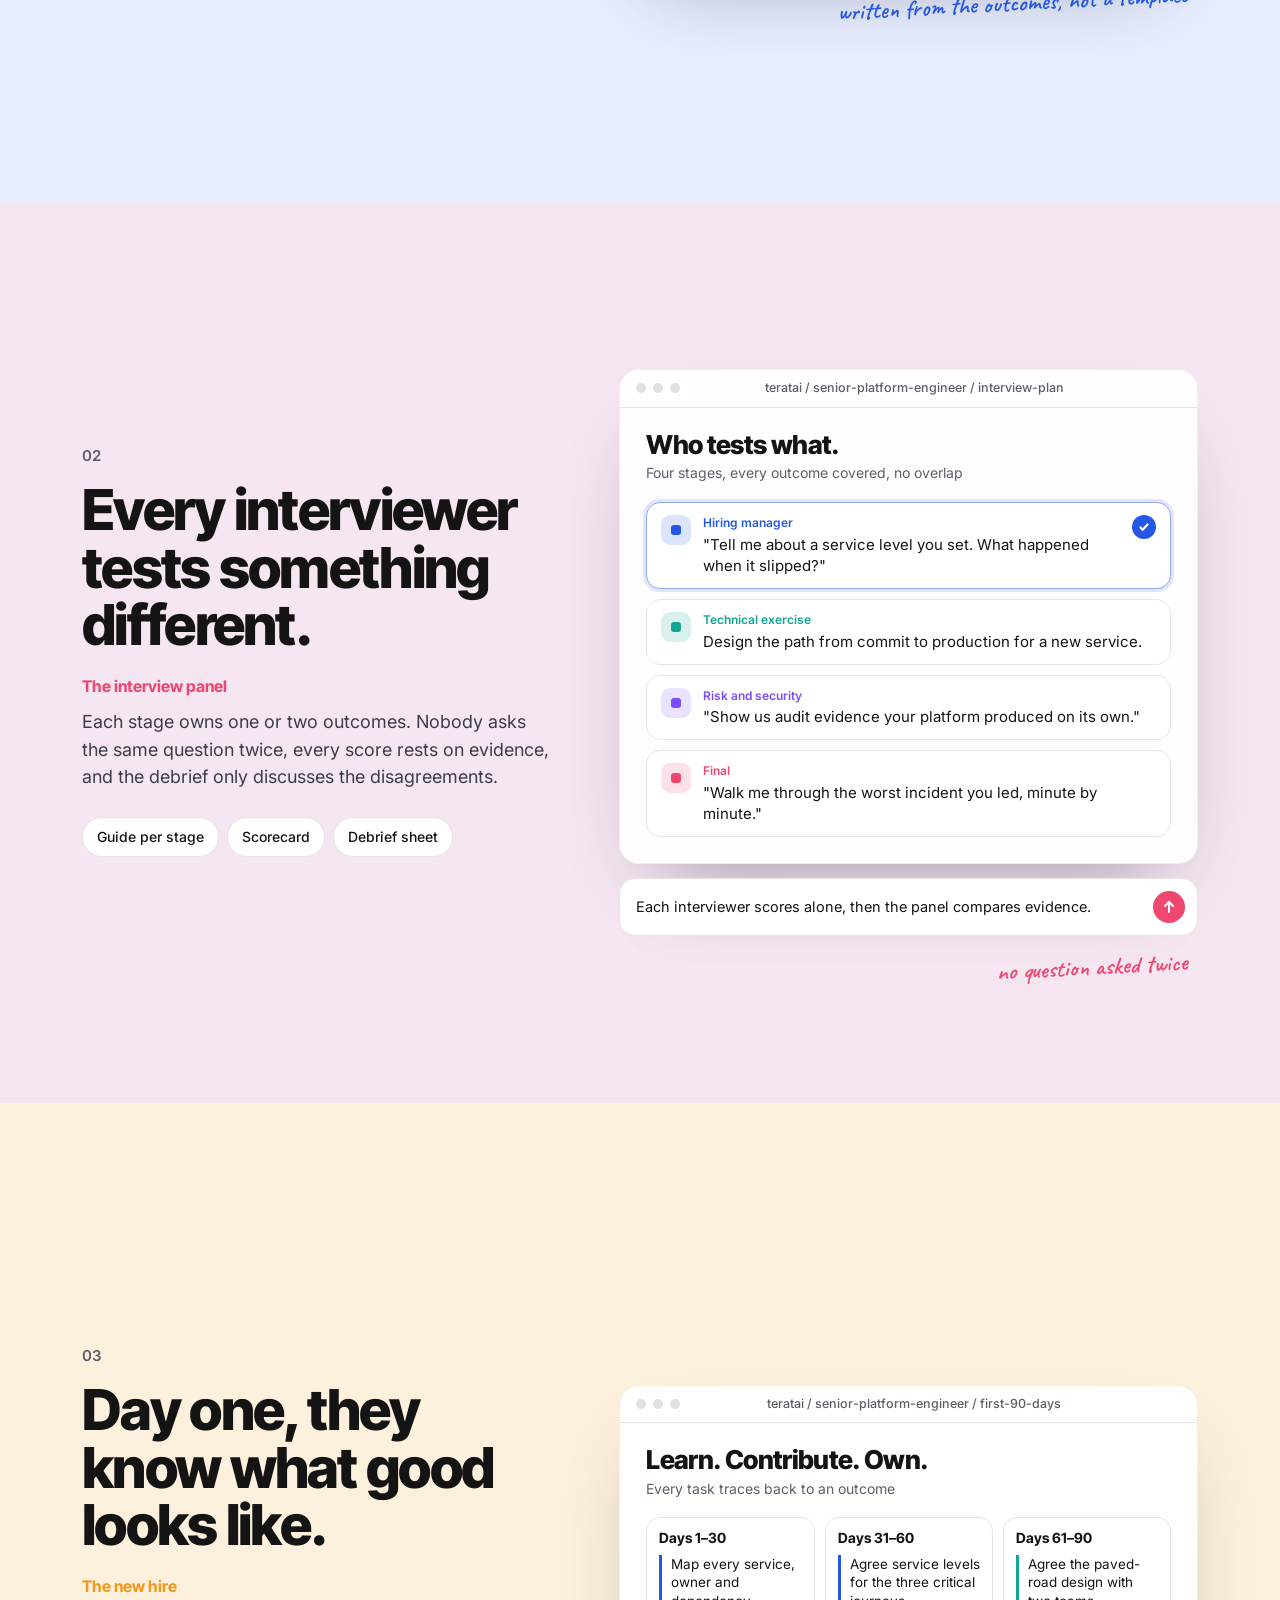
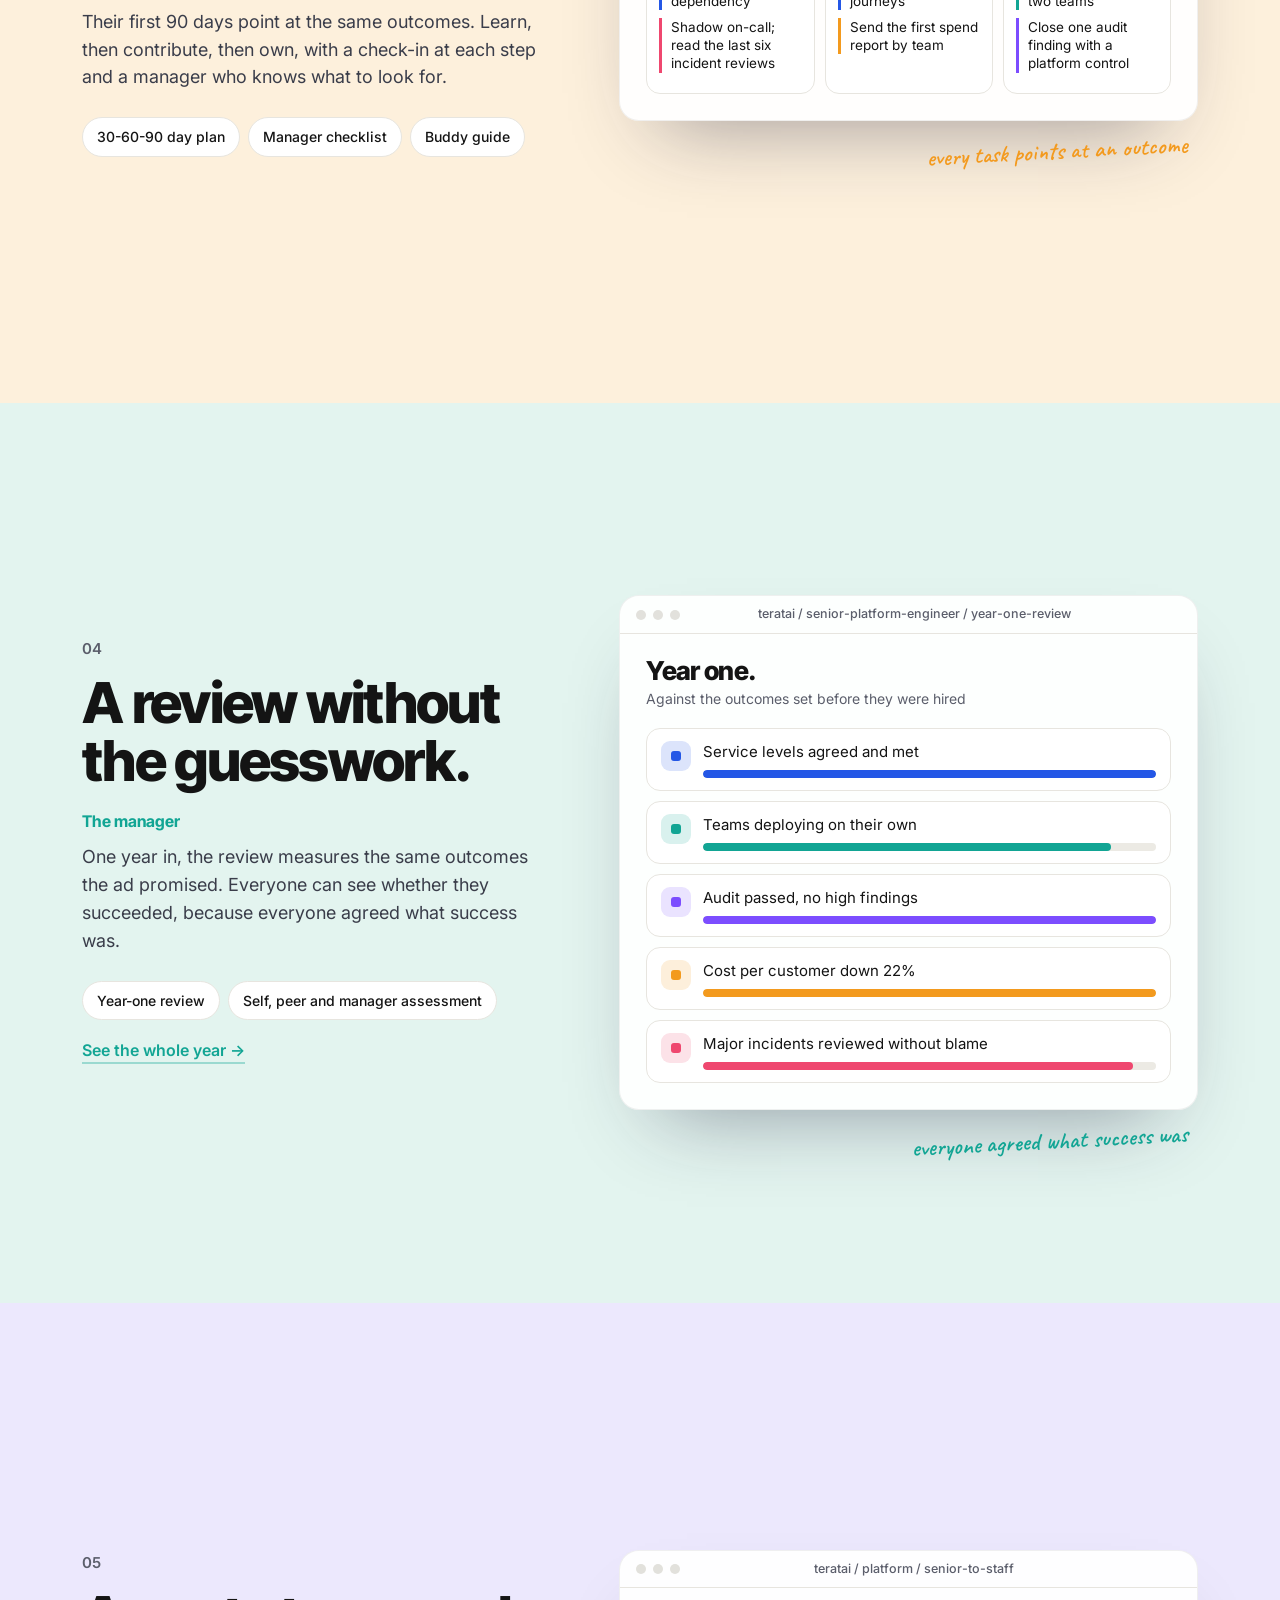
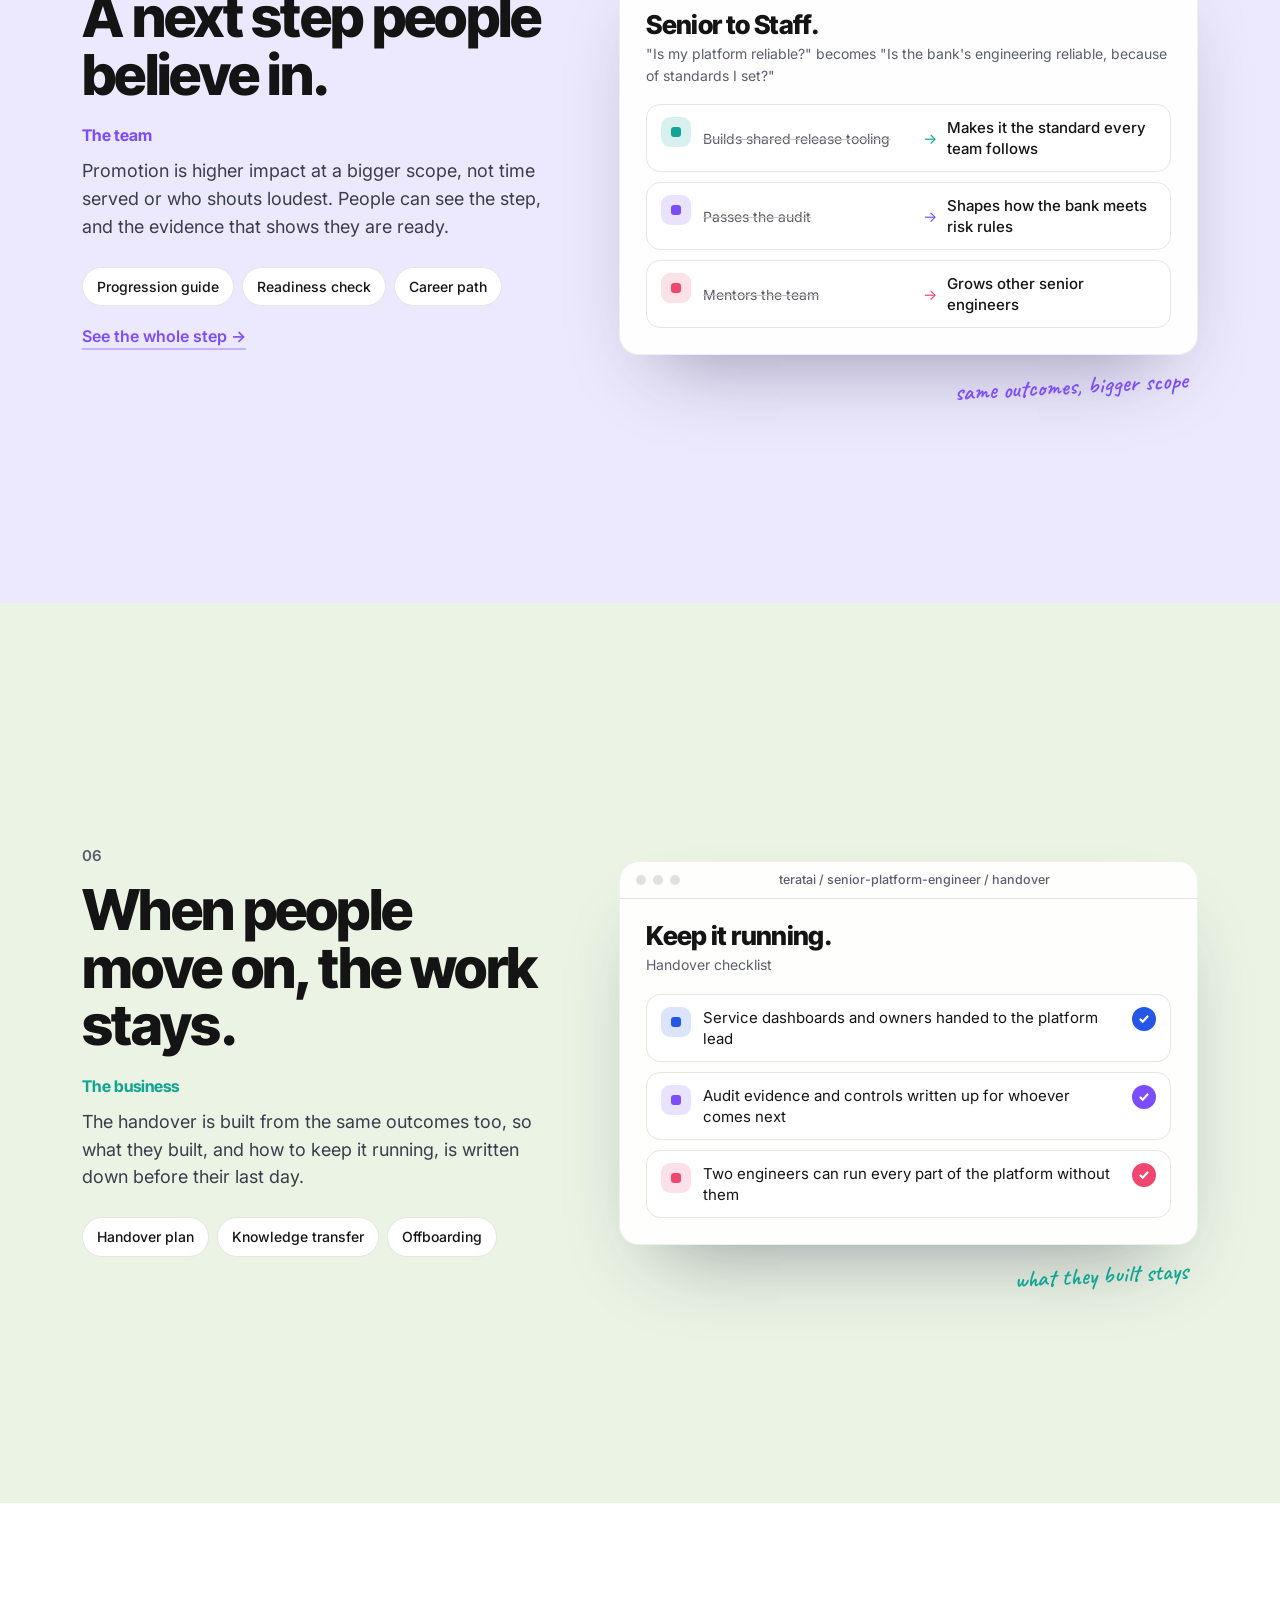
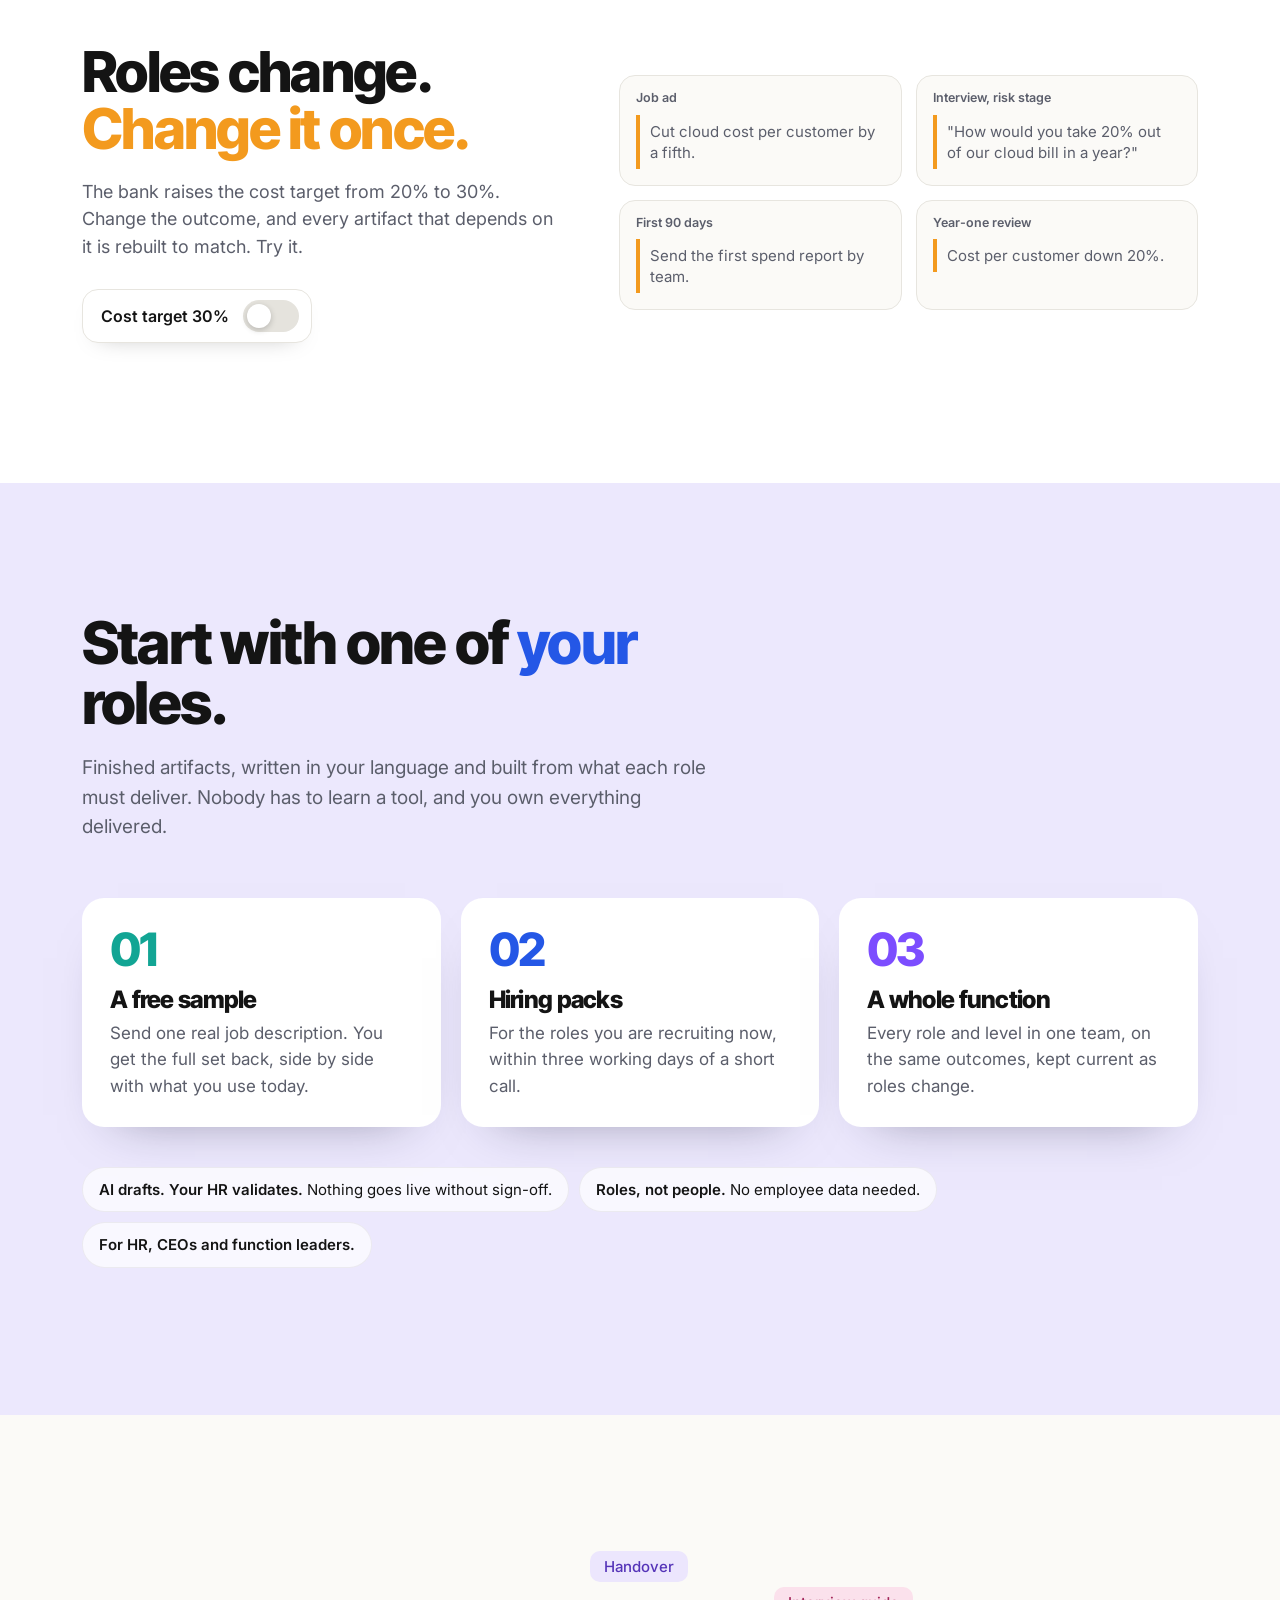
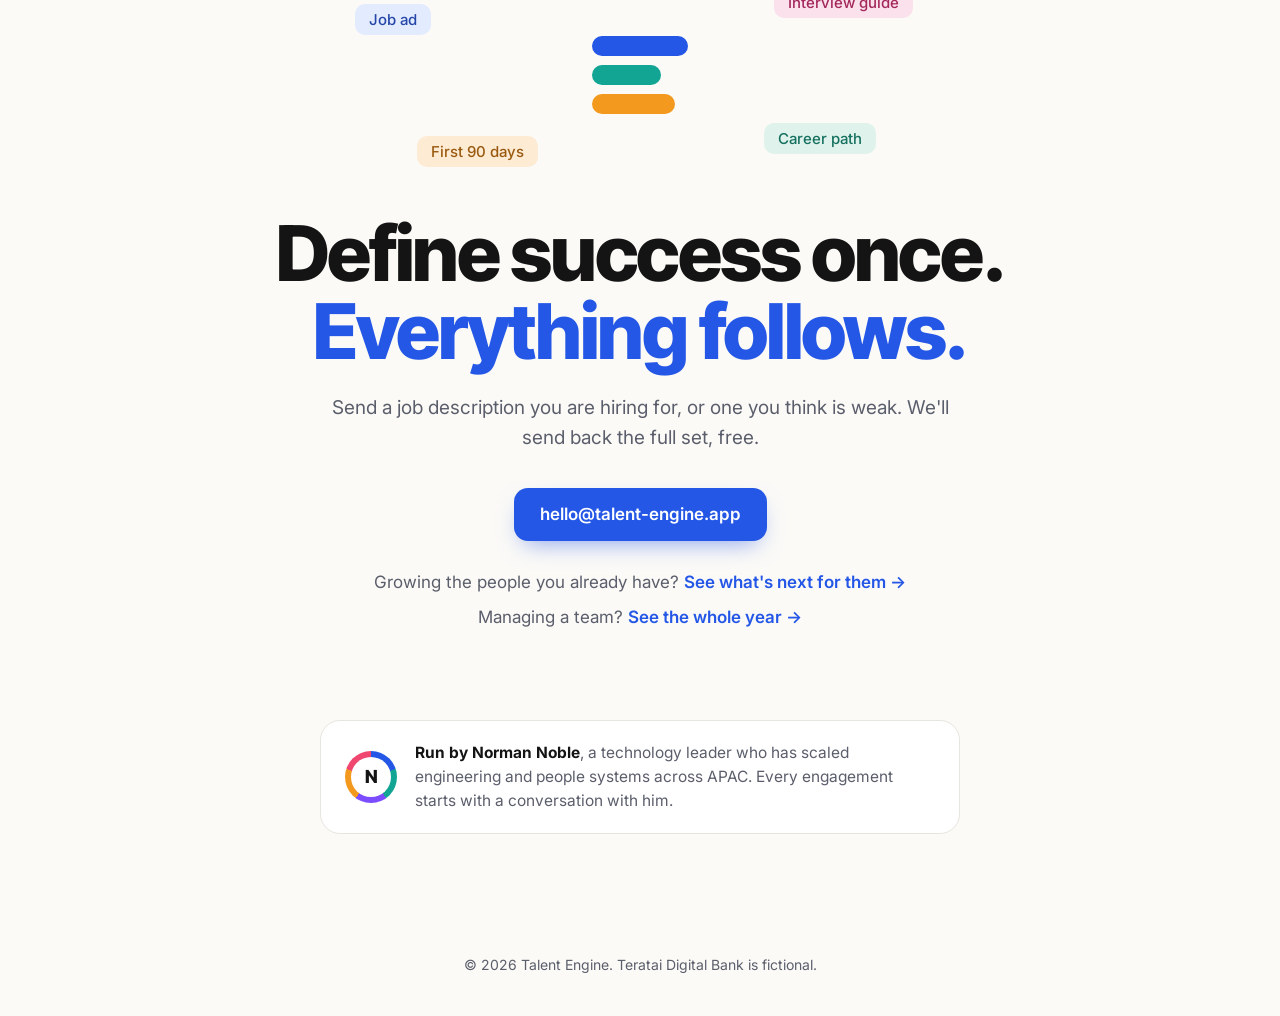
==== commit a95560bb: "Hiring stop 05: promotion is higher impact at a bigger scope Co-Authored-By: Claude Opus 5.5 <norepl" ====
--- a/index.html
+++ b/index.html
@@ -219,7 +219,7 @@
       <div class="num">05</div>
       <h2>A next step people believe in.</h2>
       <span class="who">The team</span>
-      <p class="copy">Promotion is the same outcomes at a bigger scope, not time served or who shouts loudest. People can see the step, and the evidence that shows they are ready.</p>
+      <p class="copy">Promotion is higher impact at a bigger scope, not time served or who shouts loudest. People can see the step, and the evidence that shows they are ready.</p>
       <ul class="tags"><li>Progression guide</li><li>Readiness check</li><li>Career path</li></ul>
       <a class="more" href="careers.html">See the whole step →</a>
     </div>
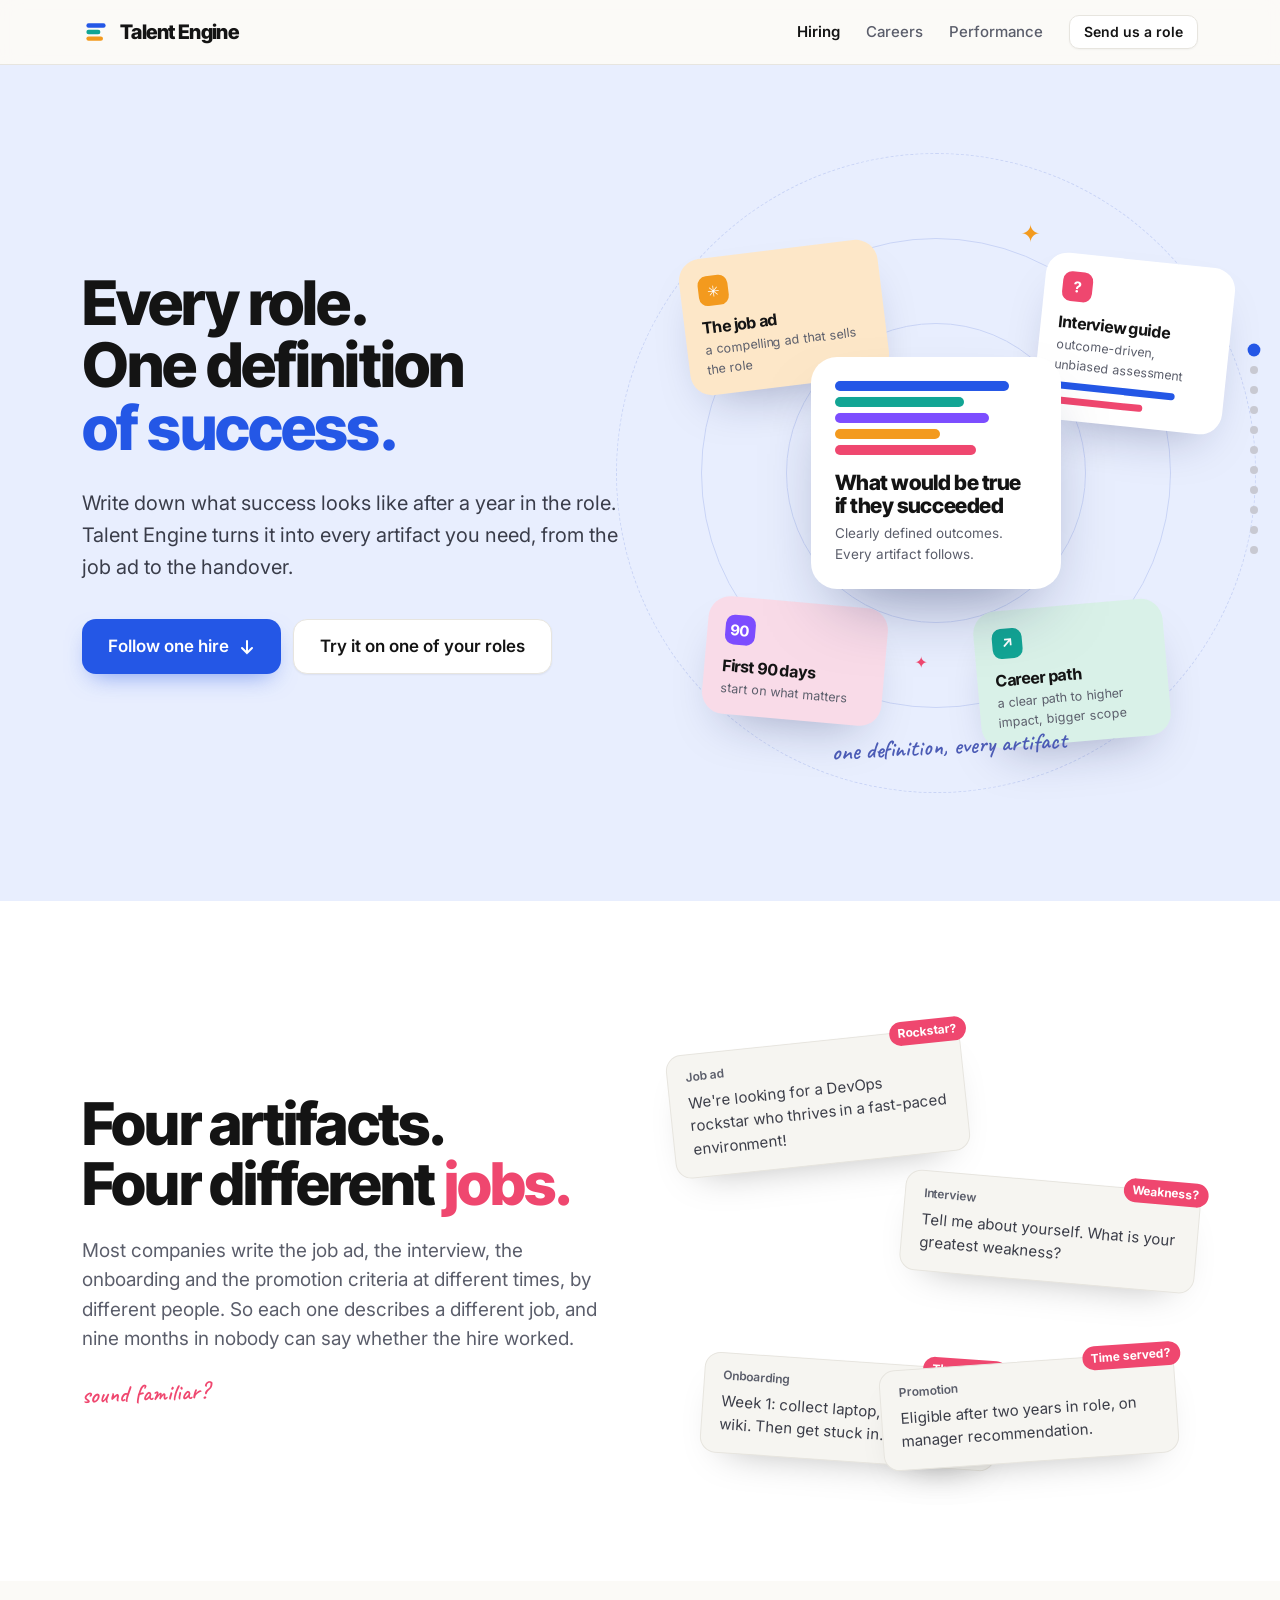
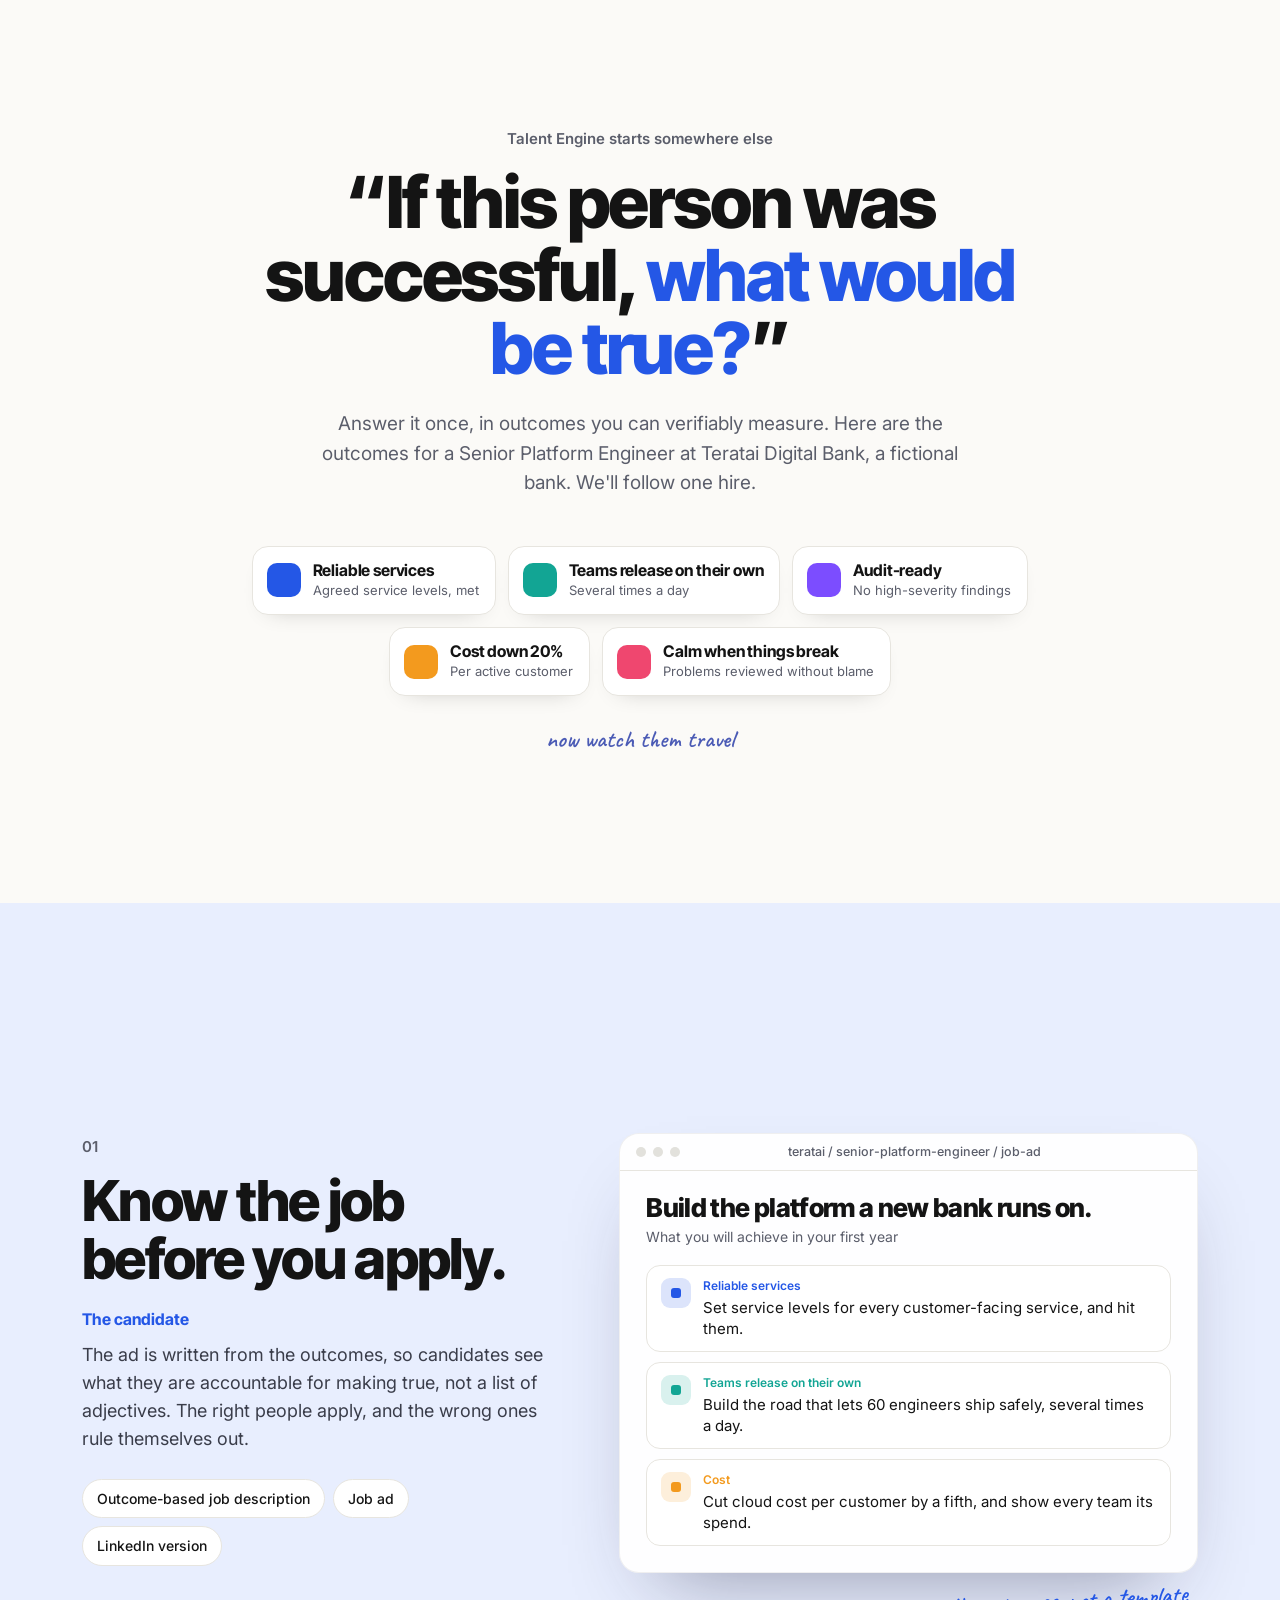
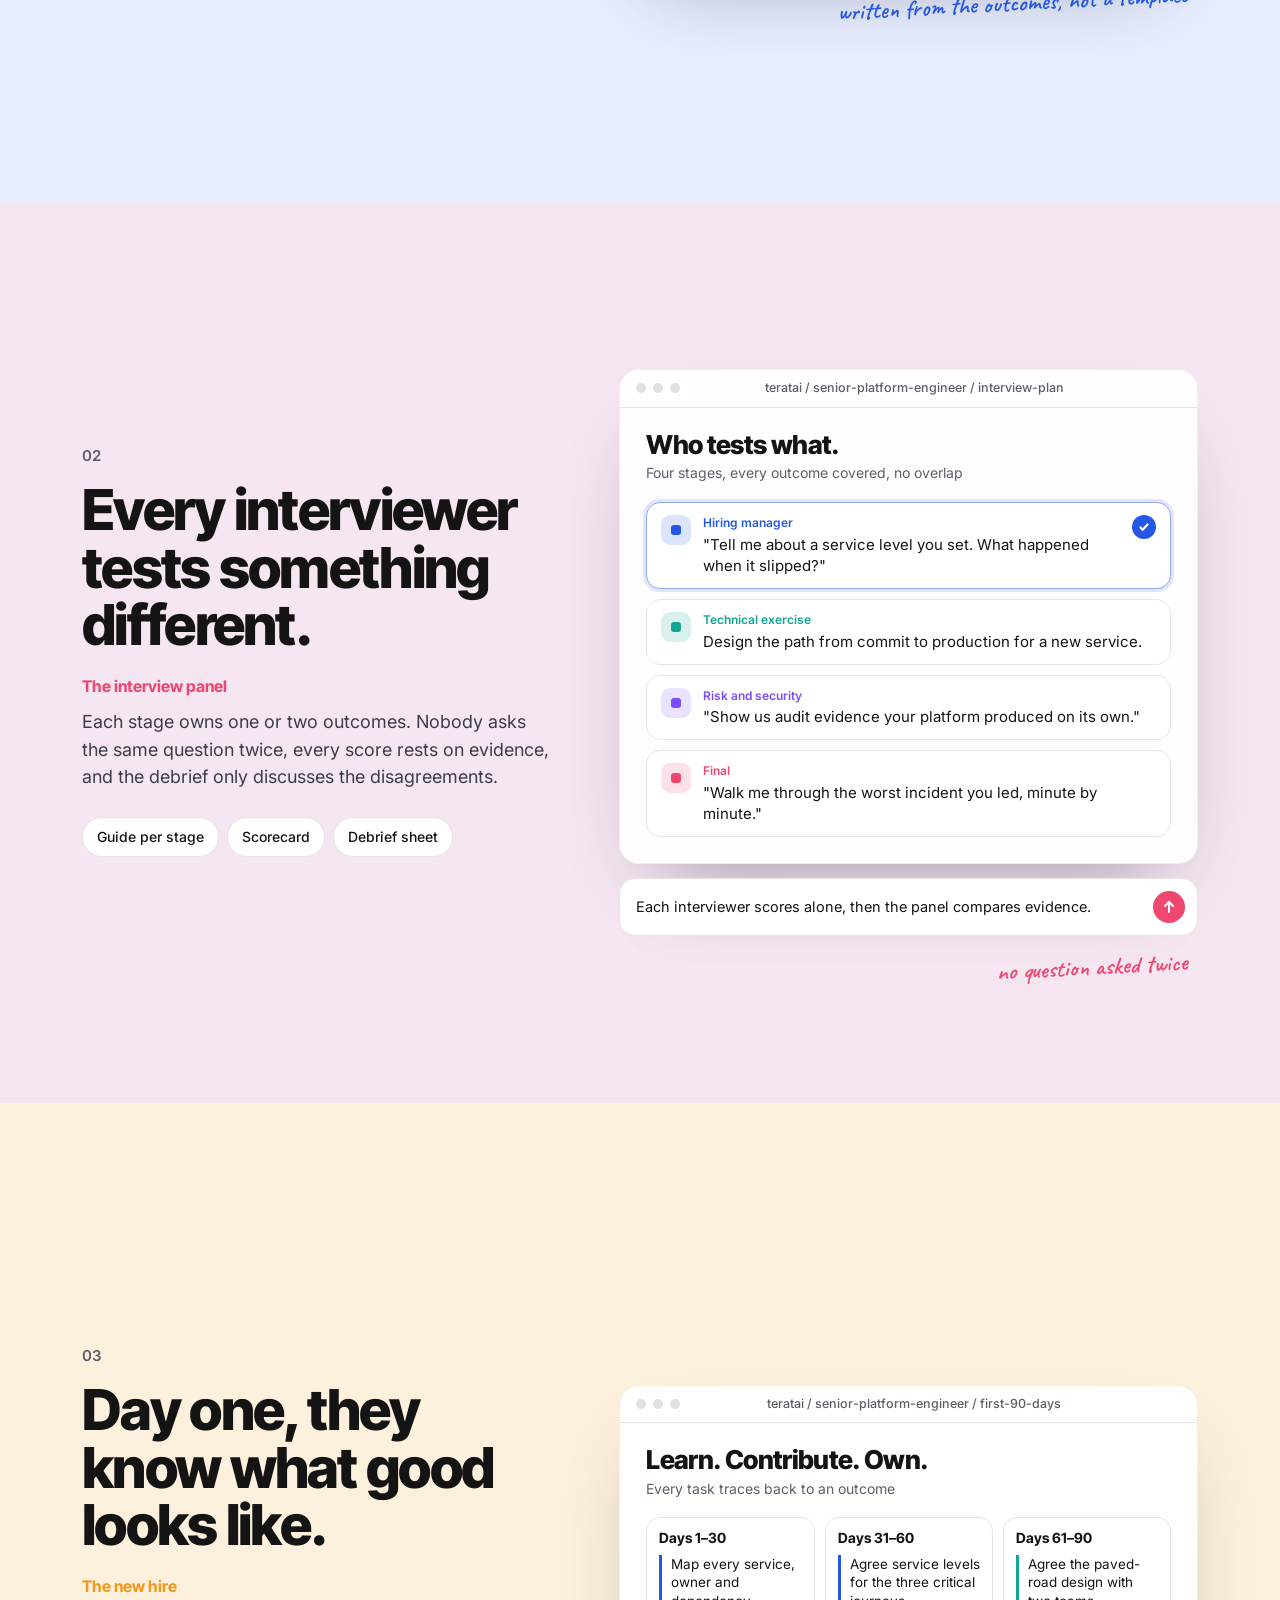
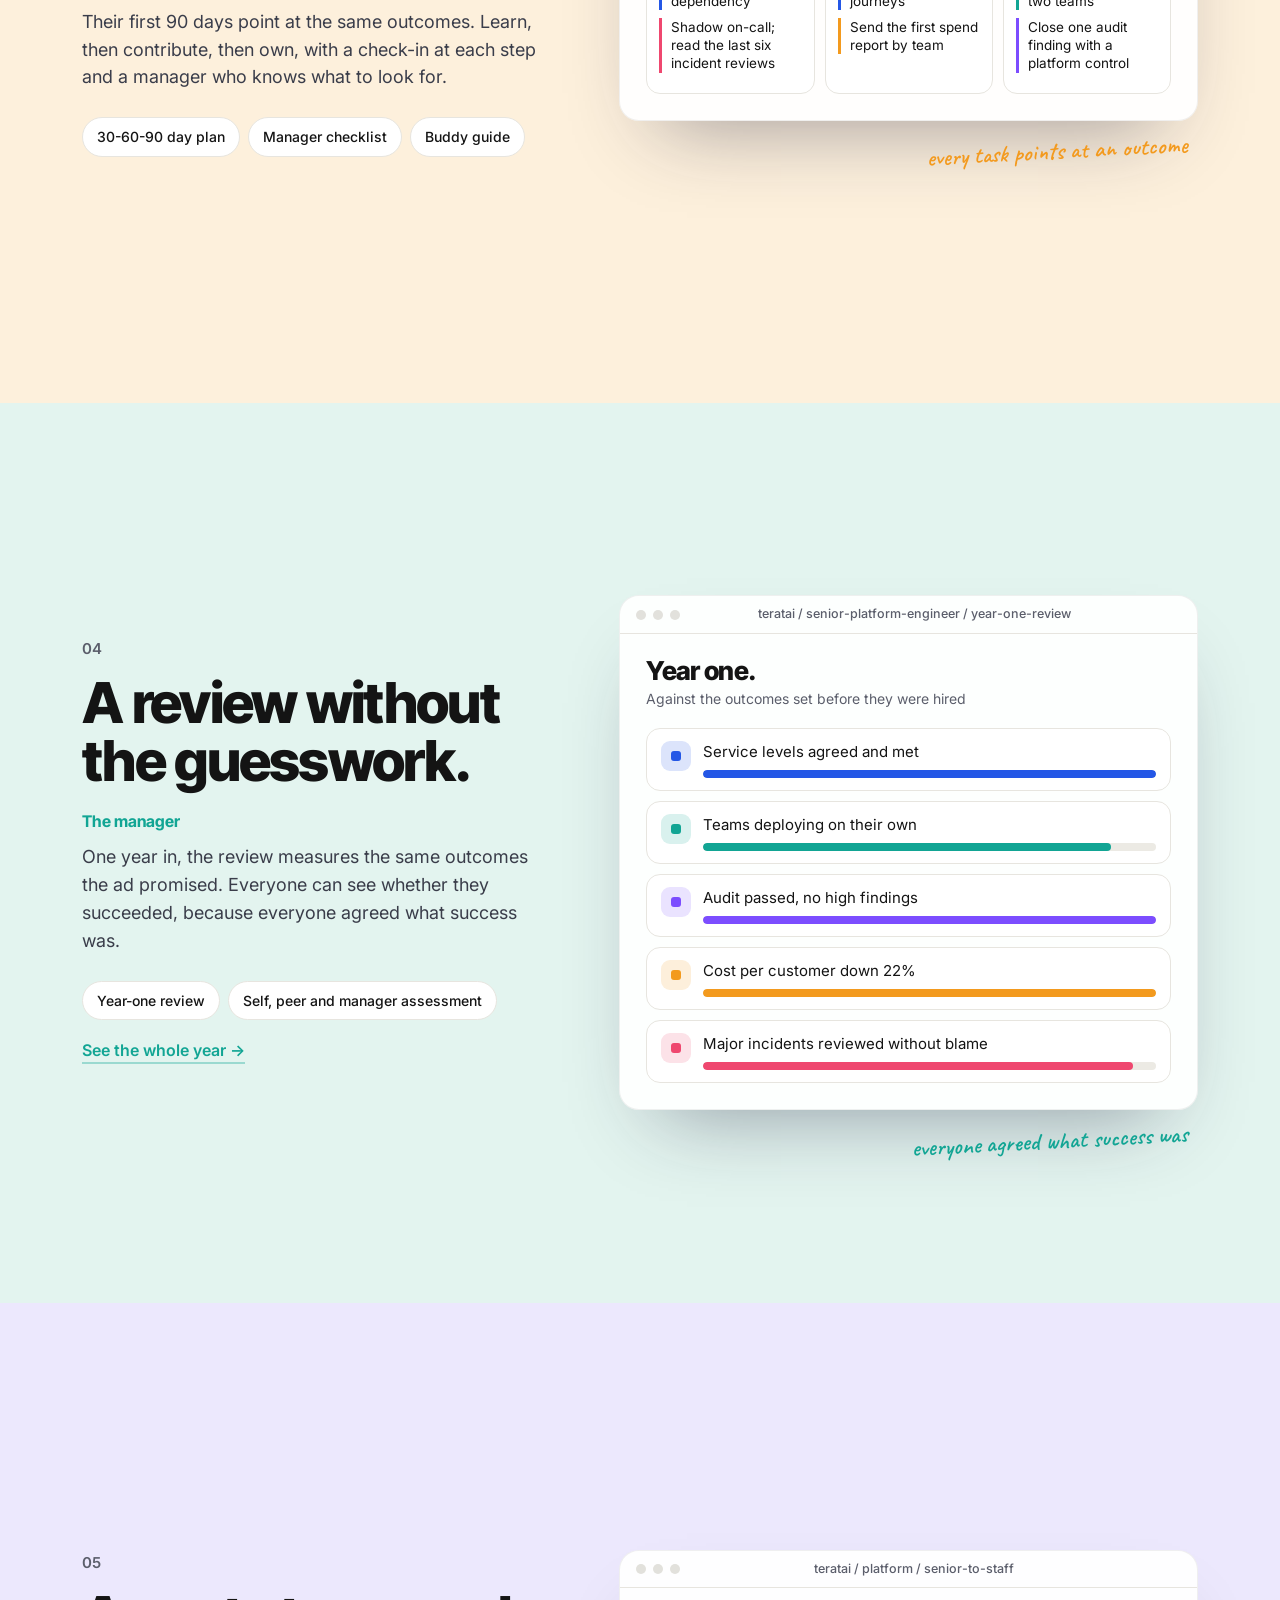
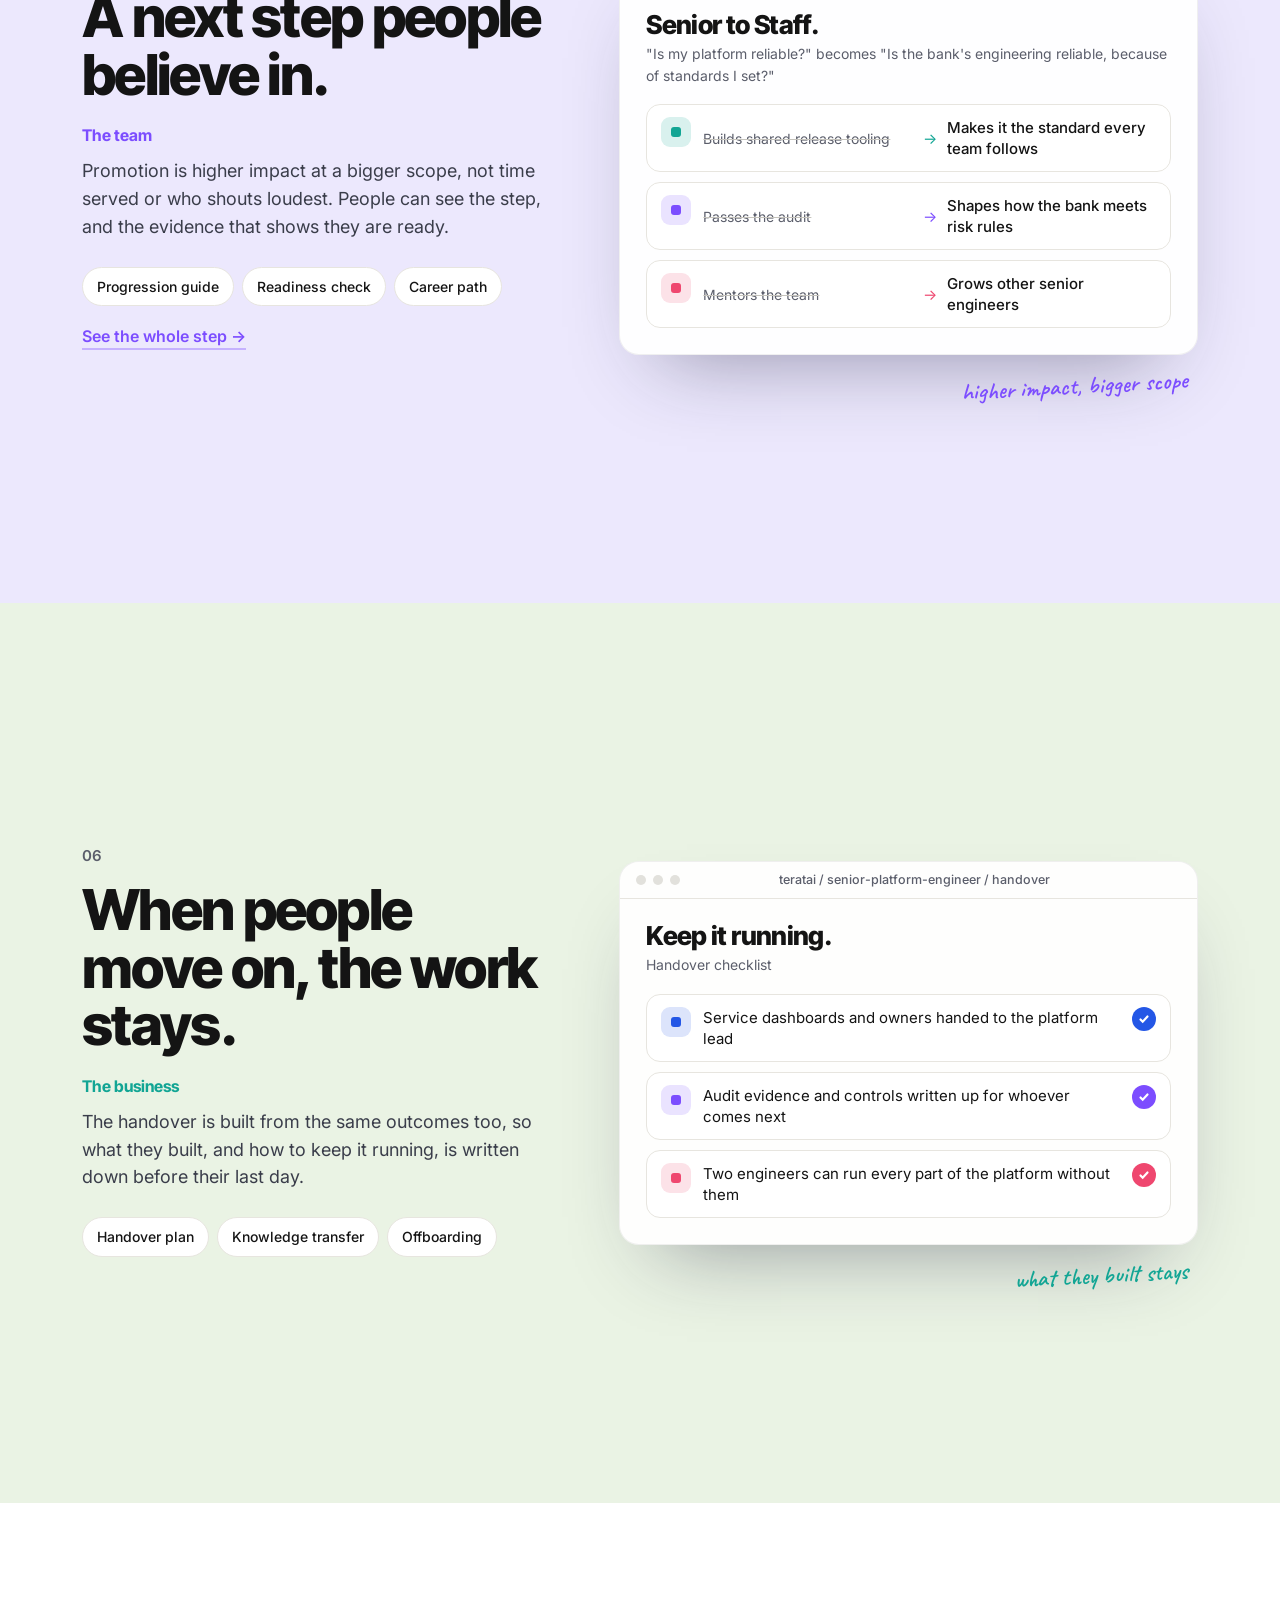
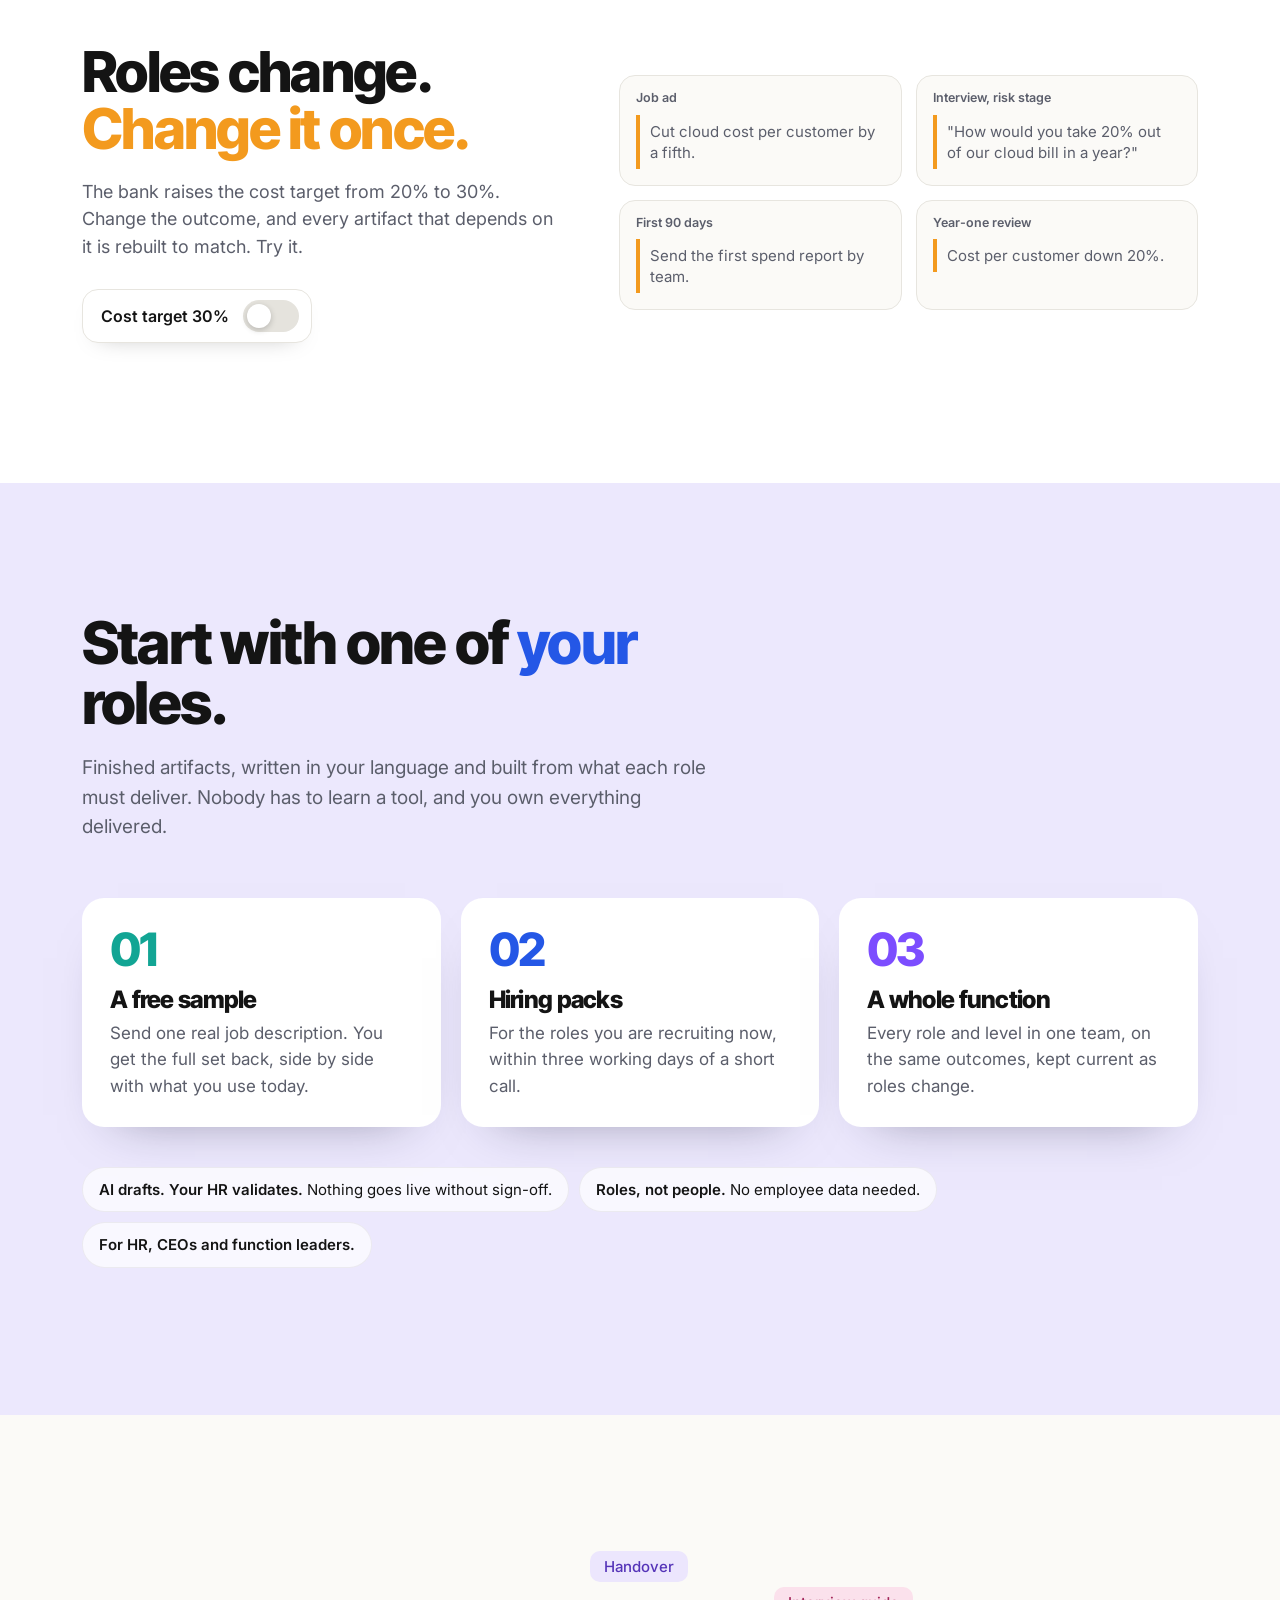
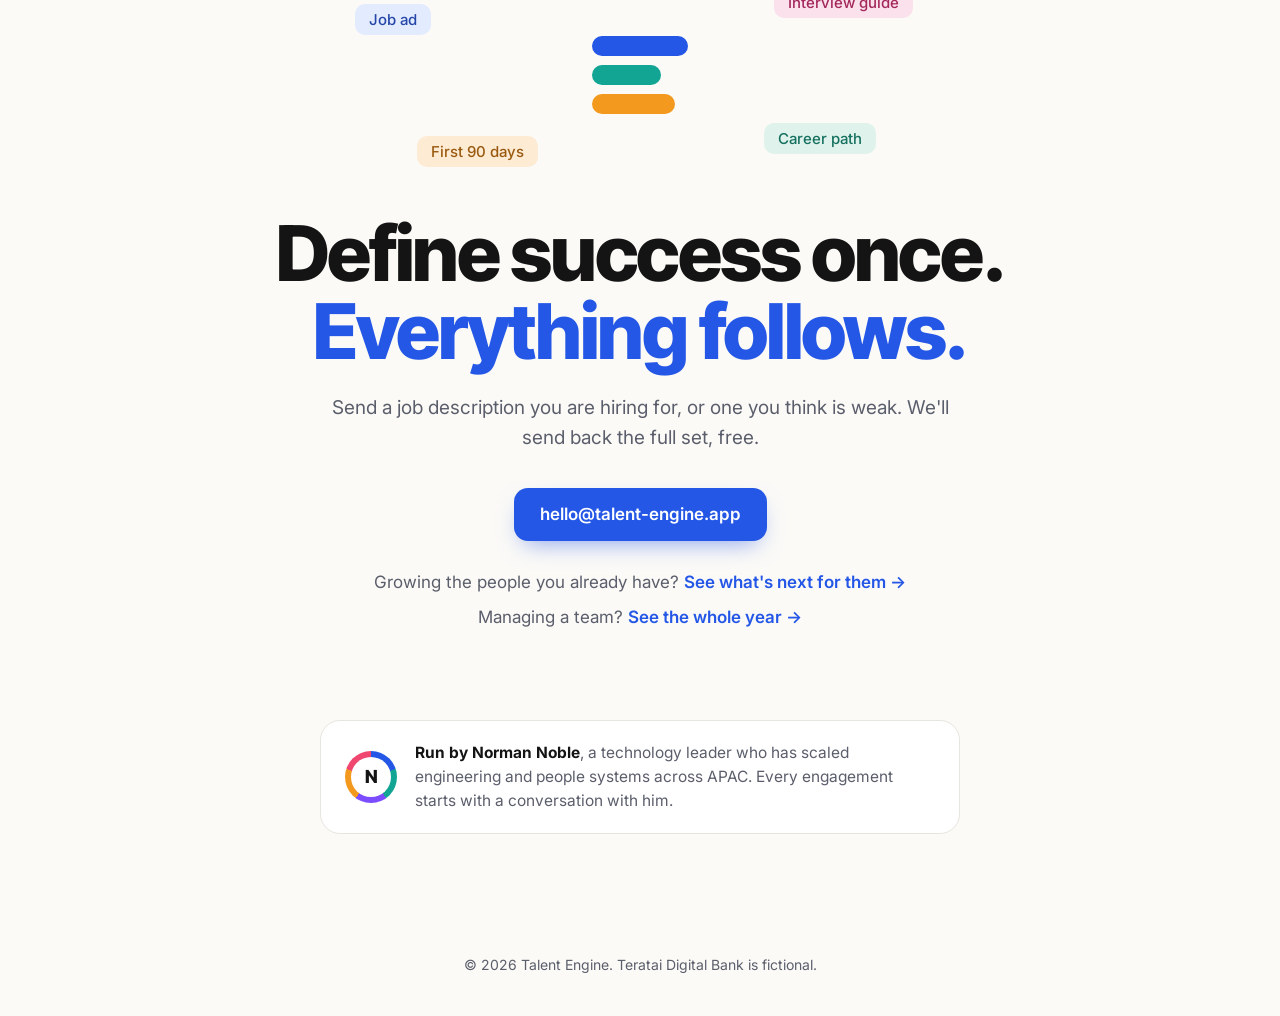
==== commit ca695da6: "Higher impact, bigger scope: replace 'same outcomes, bigger scope' across hiring and careers Co-Auth" ====
--- a/index.html
+++ b/index.html
@@ -54,7 +54,7 @@
       <div class="tile t1"><div class="ic" style="background:#f39a1e">✳</div><b>The job ad</b><small>a compelling ad that sells the role</small></div>
       <div class="tile t2"><div class="ic" style="background:#ef476f">?</div><b>Interview guide</b><small>outcome-driven, unbiased assessment</small><i class="k1" style="width:80%"></i><i class="k5" style="width:60%"></i></div>
       <div class="tile t3"><div class="ic" style="background:#7c4dff">90</div><b>First 90 days</b><small>start on what matters</small></div>
-      <div class="tile t4"><div class="ic" style="background:#12a594">↗</div><b>Career path</b><small>same outcomes, a clear path to bigger scope</small></div>
+      <div class="tile t4"><div class="ic" style="background:#12a594">↗</div><b>Career path</b><small>a clear path to higher impact, bigger scope</small></div>
       <div class="core">
         <div class="mark"><i class="k1"></i><i class="k2"></i><i class="k3"></i><i class="k4"></i><i class="k5"></i></div>
         <b>What would be true if they succeeded</b>
@@ -236,7 +236,7 @@
           </ul>
         </div>
       </div>
-      <span class="note">same outcomes, bigger scope</span>
+      <span class="note">higher impact, bigger scope</span>
     </div>
   </div>
 </section>
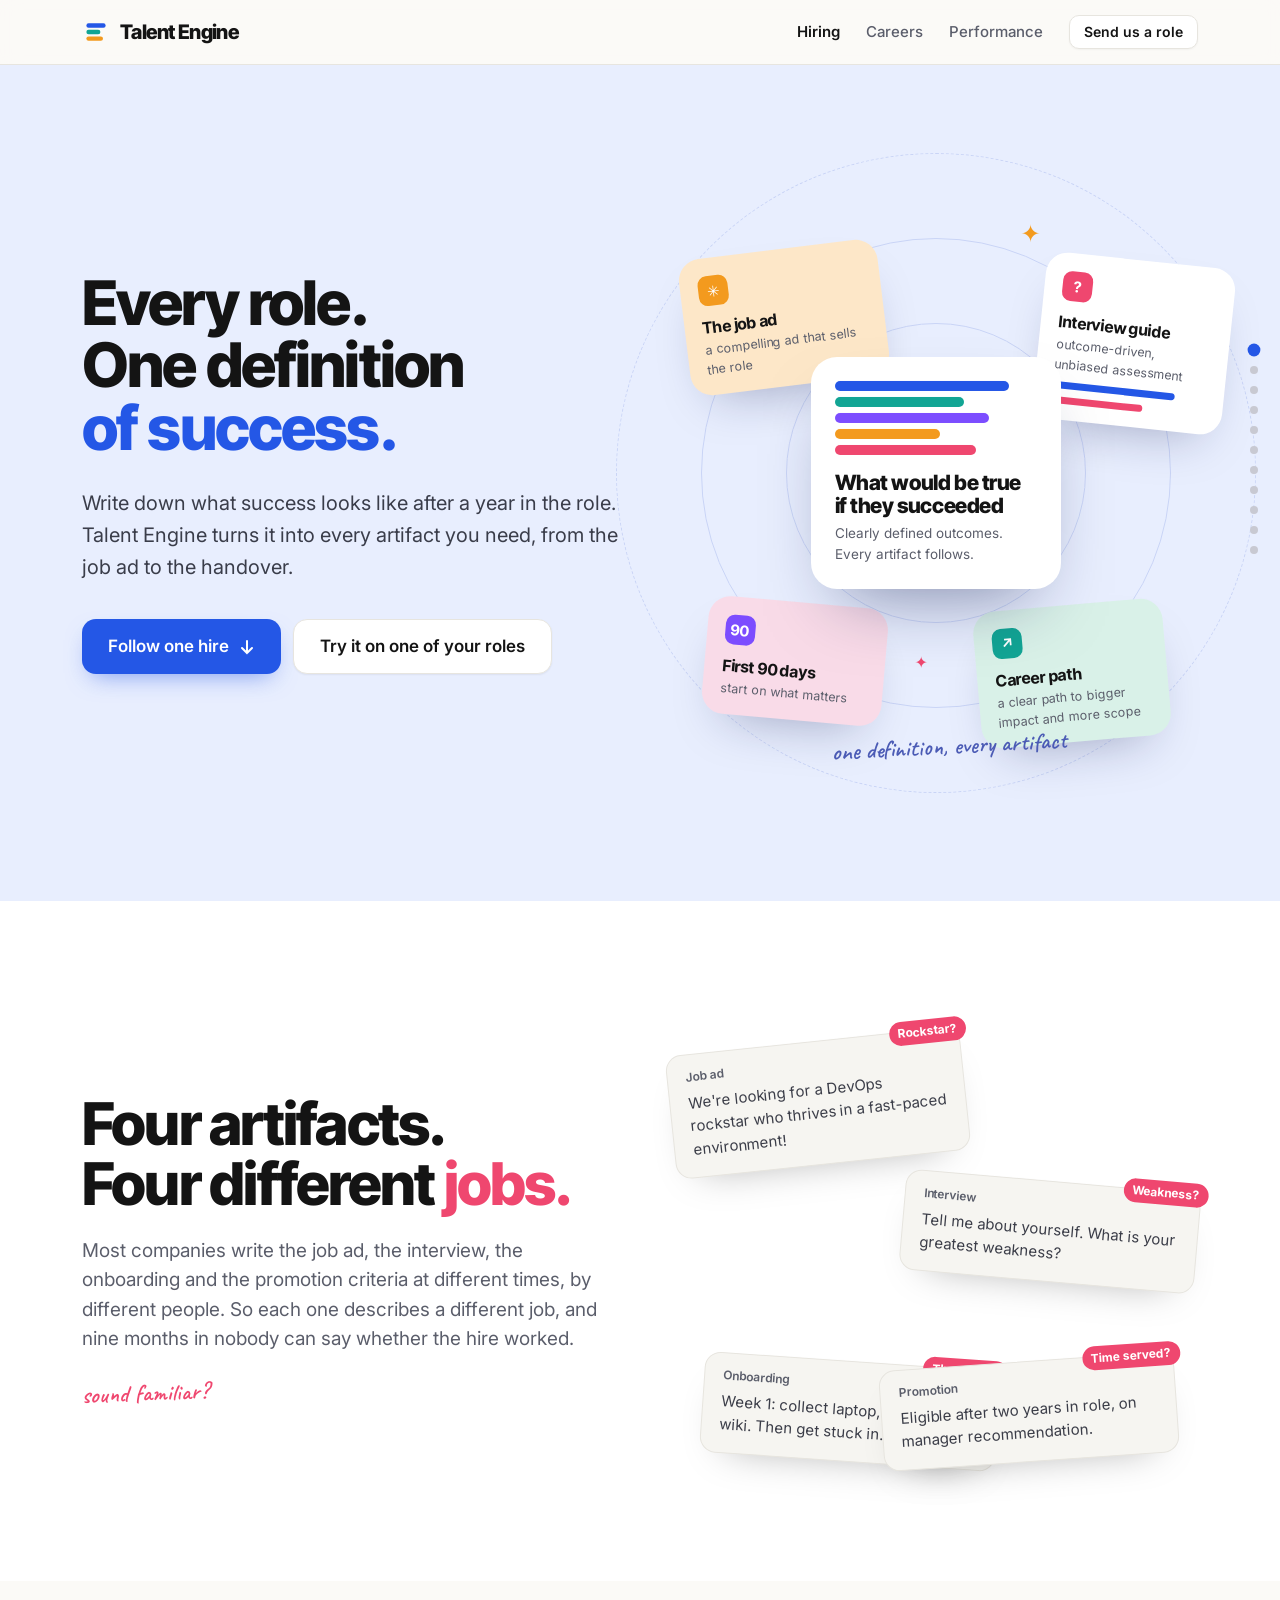
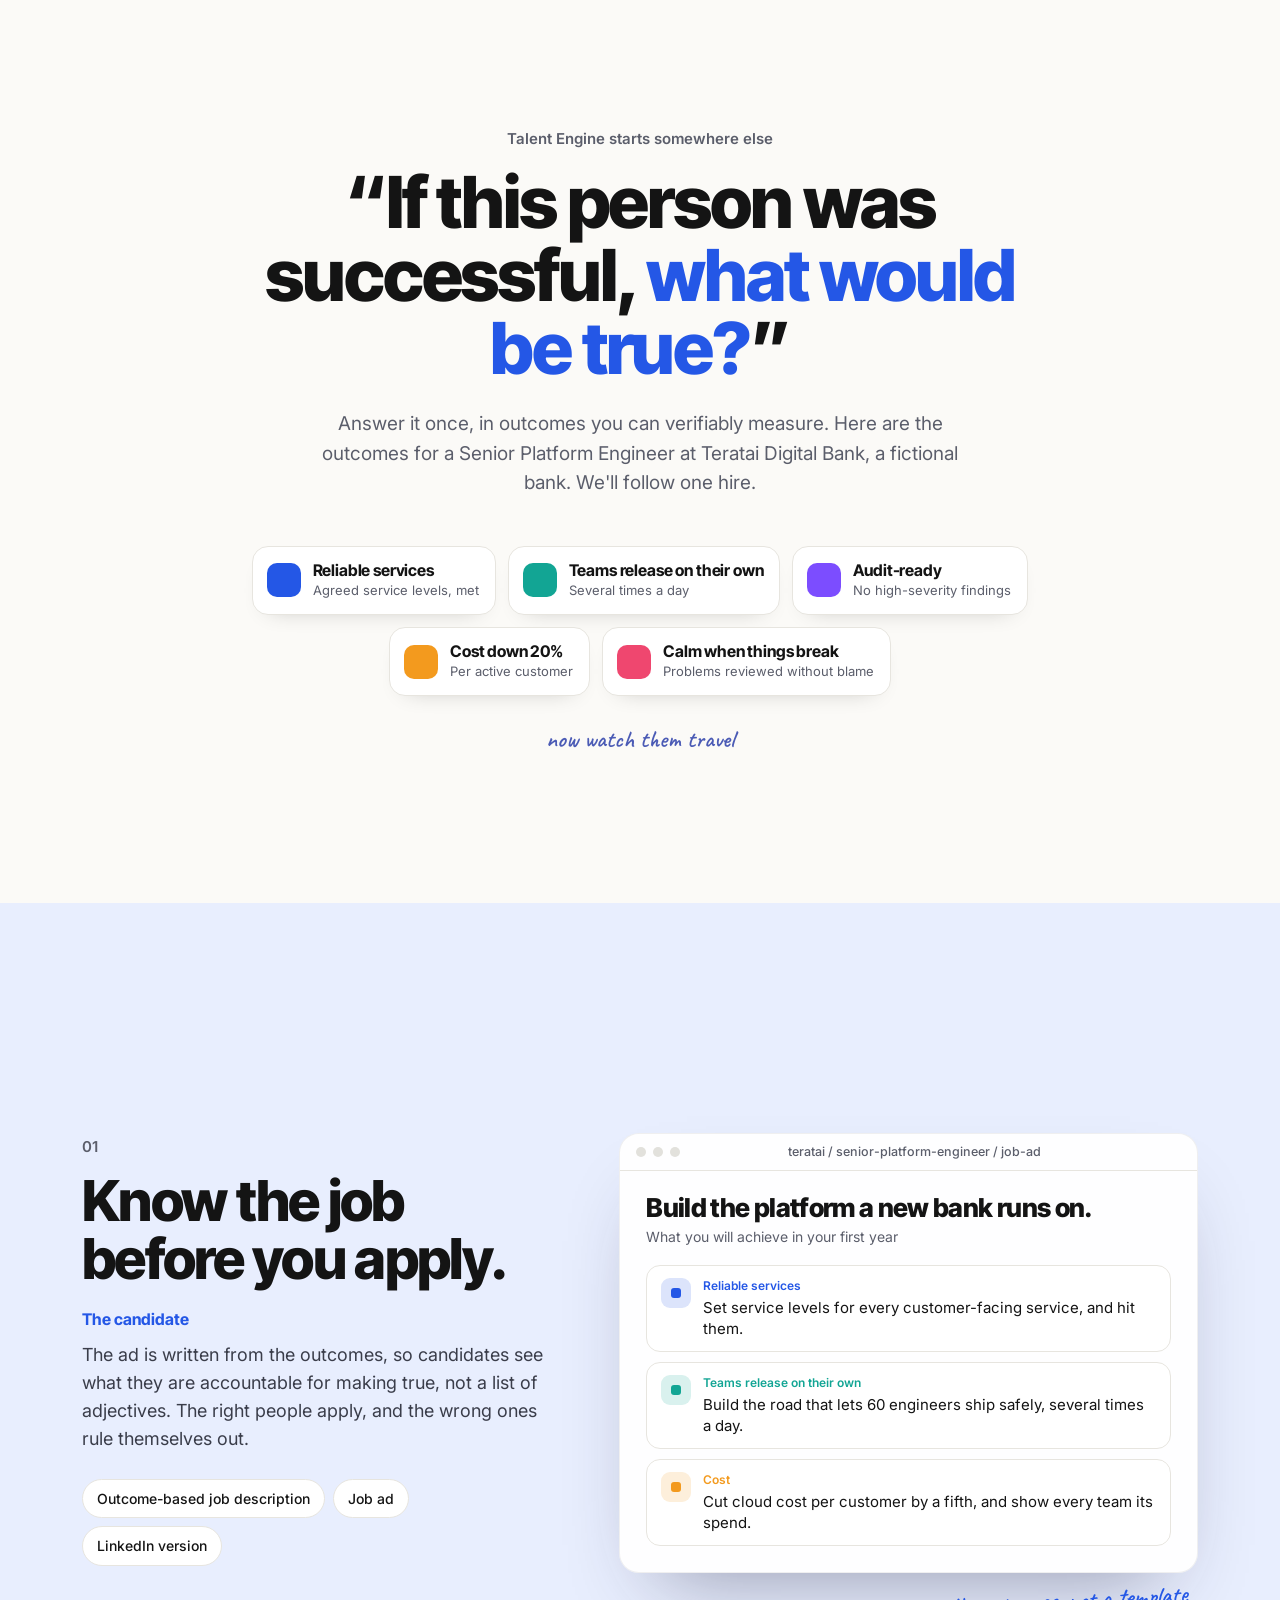
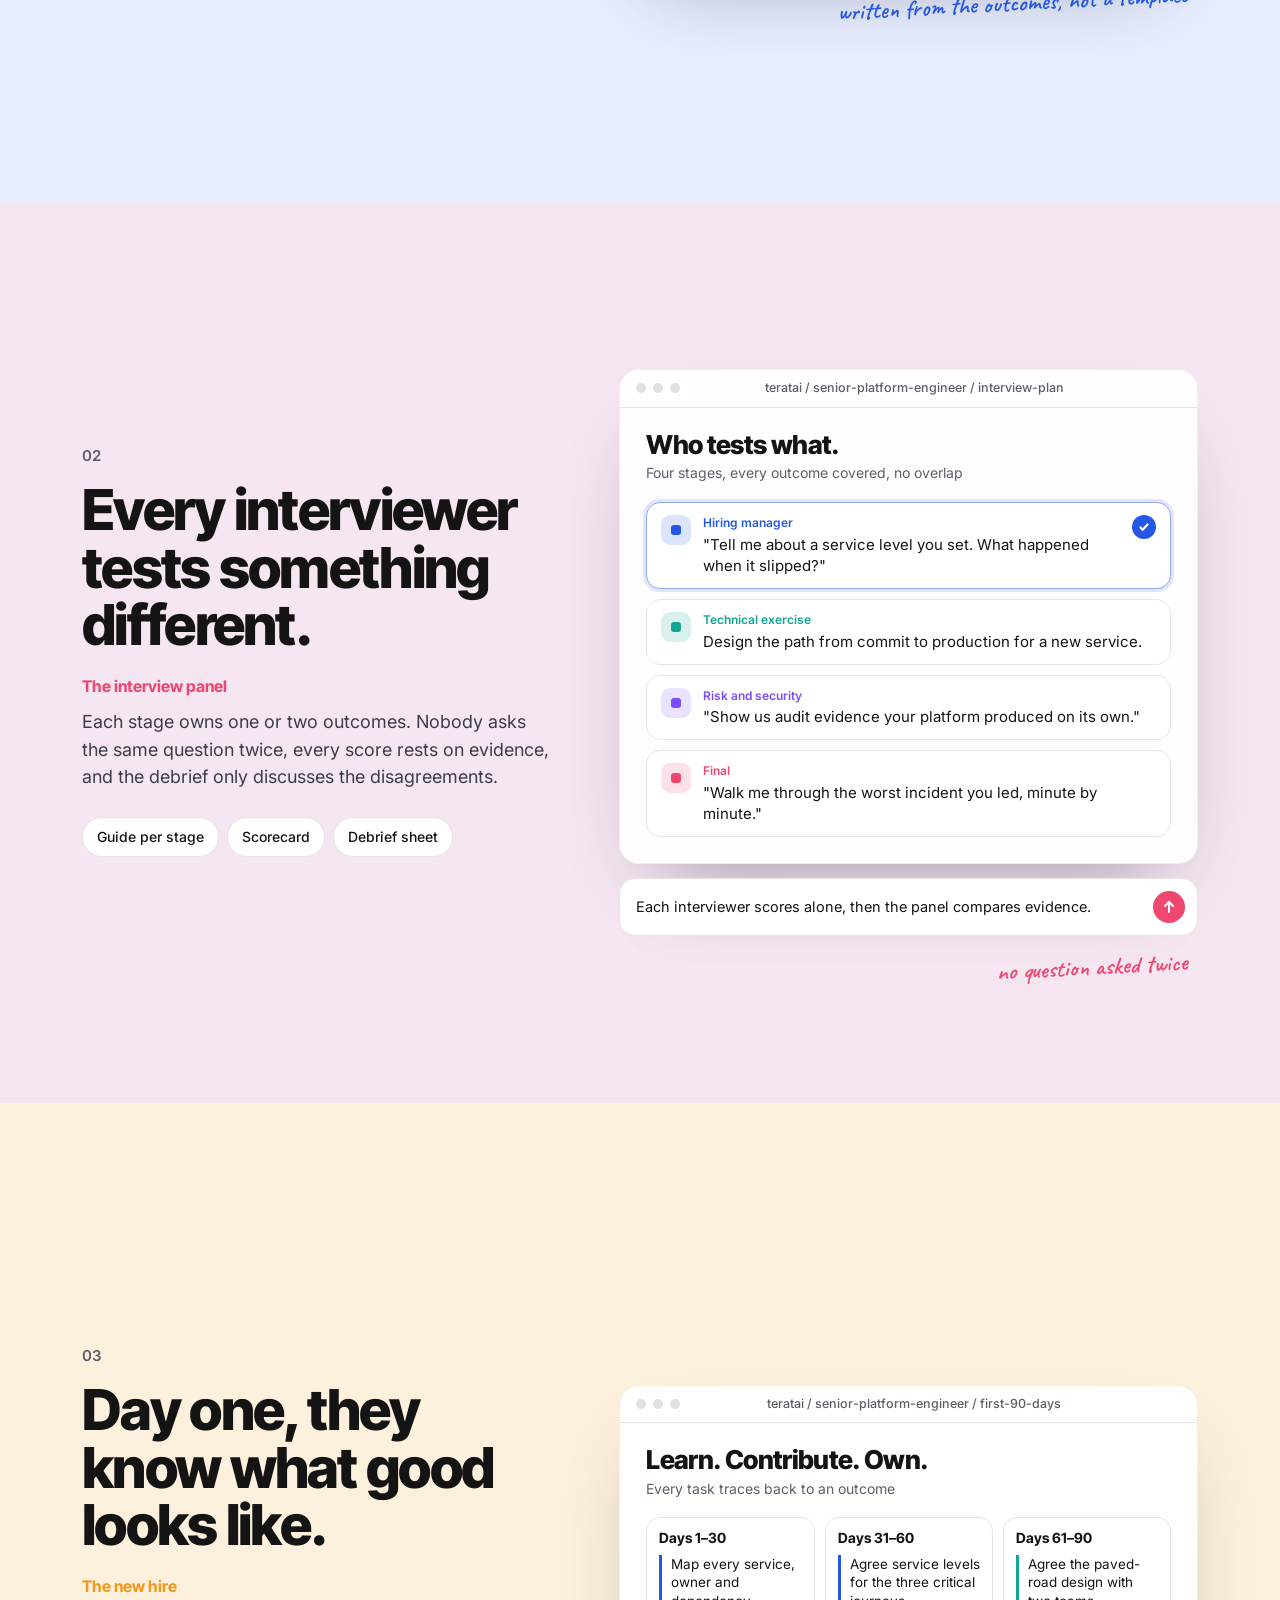
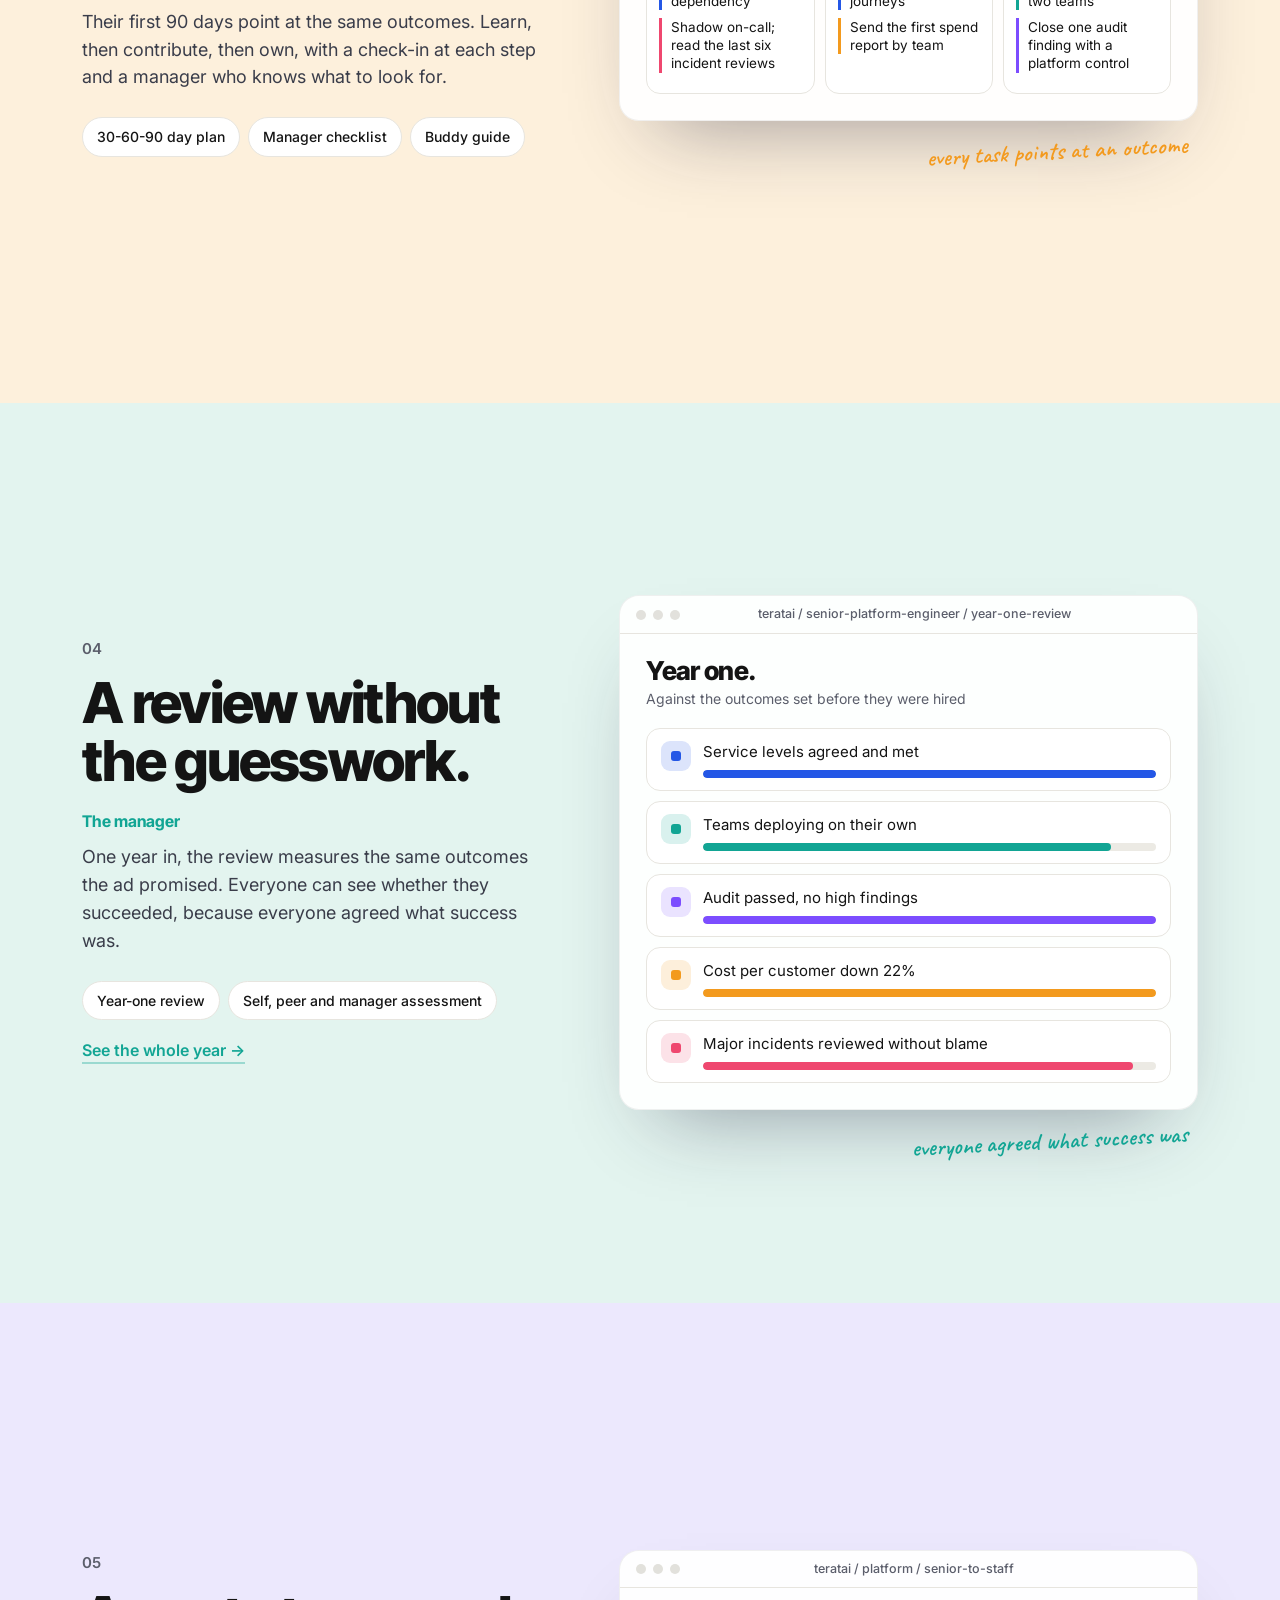
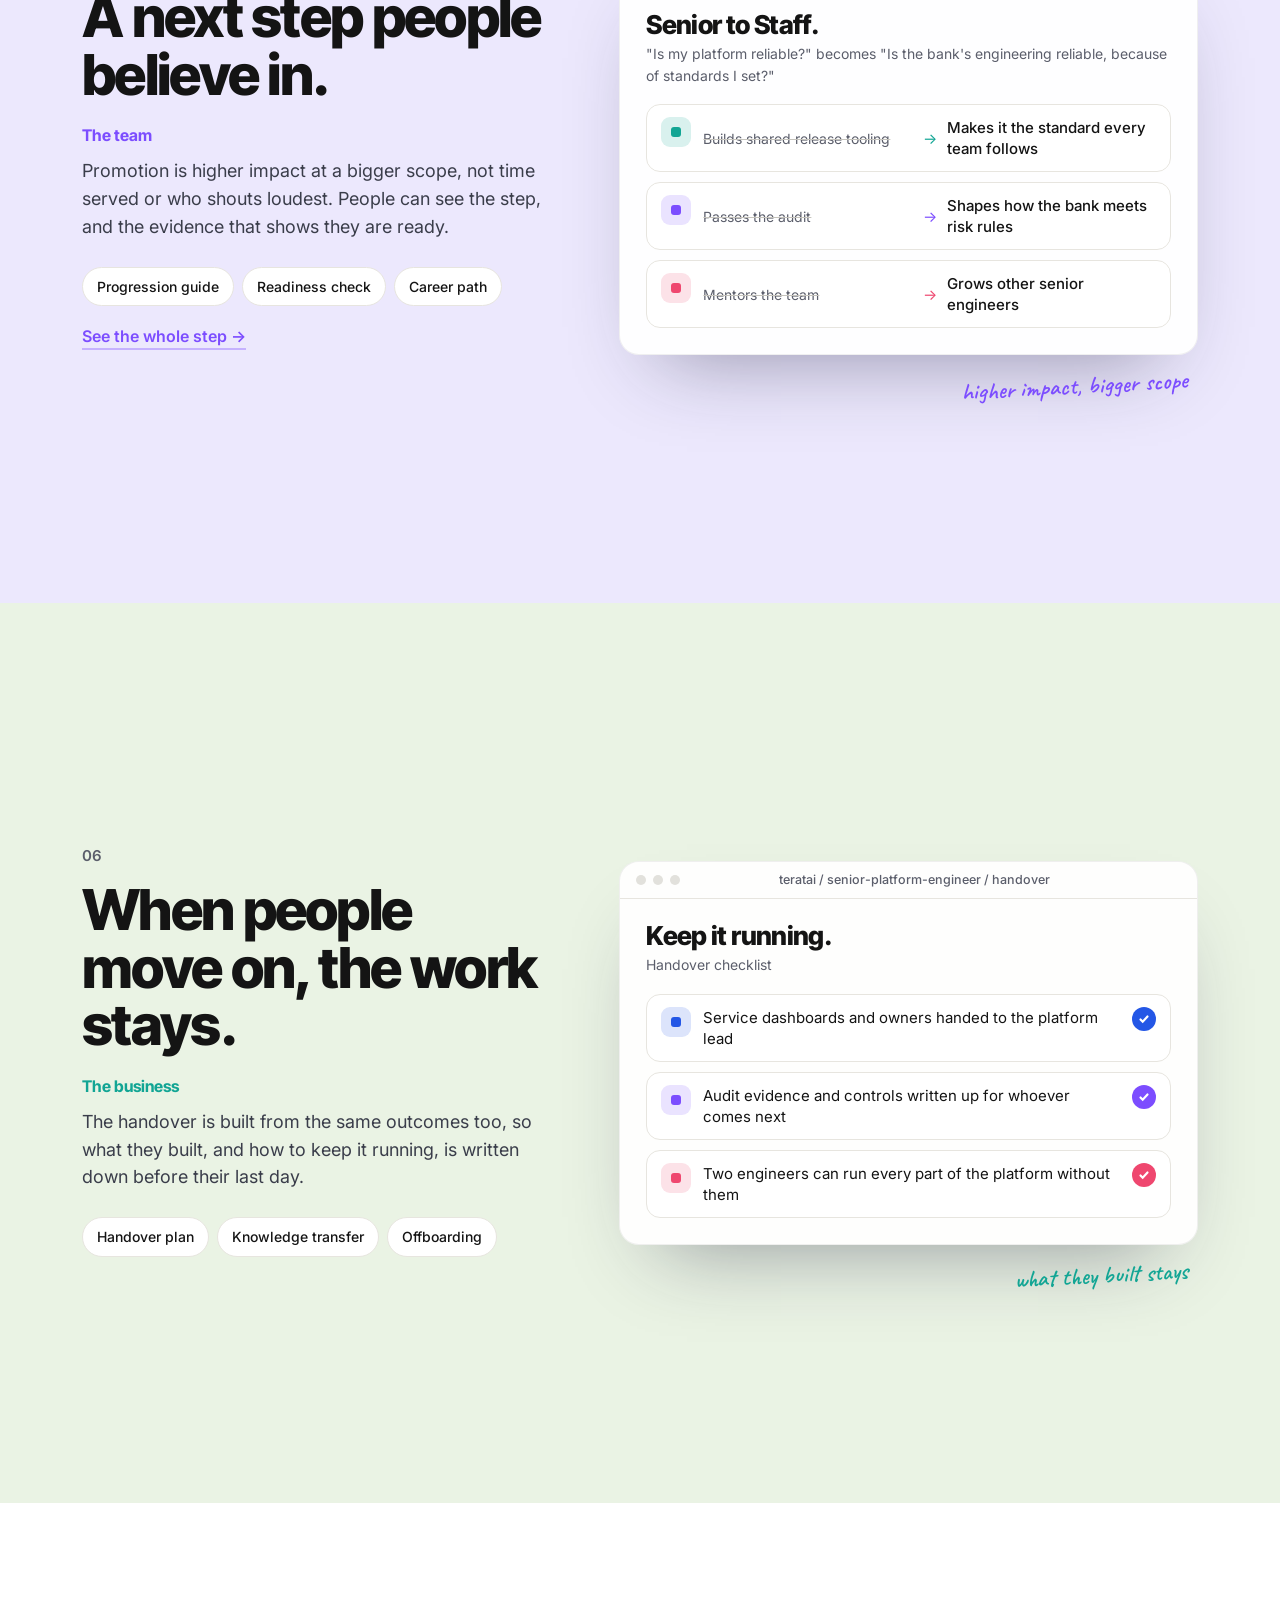
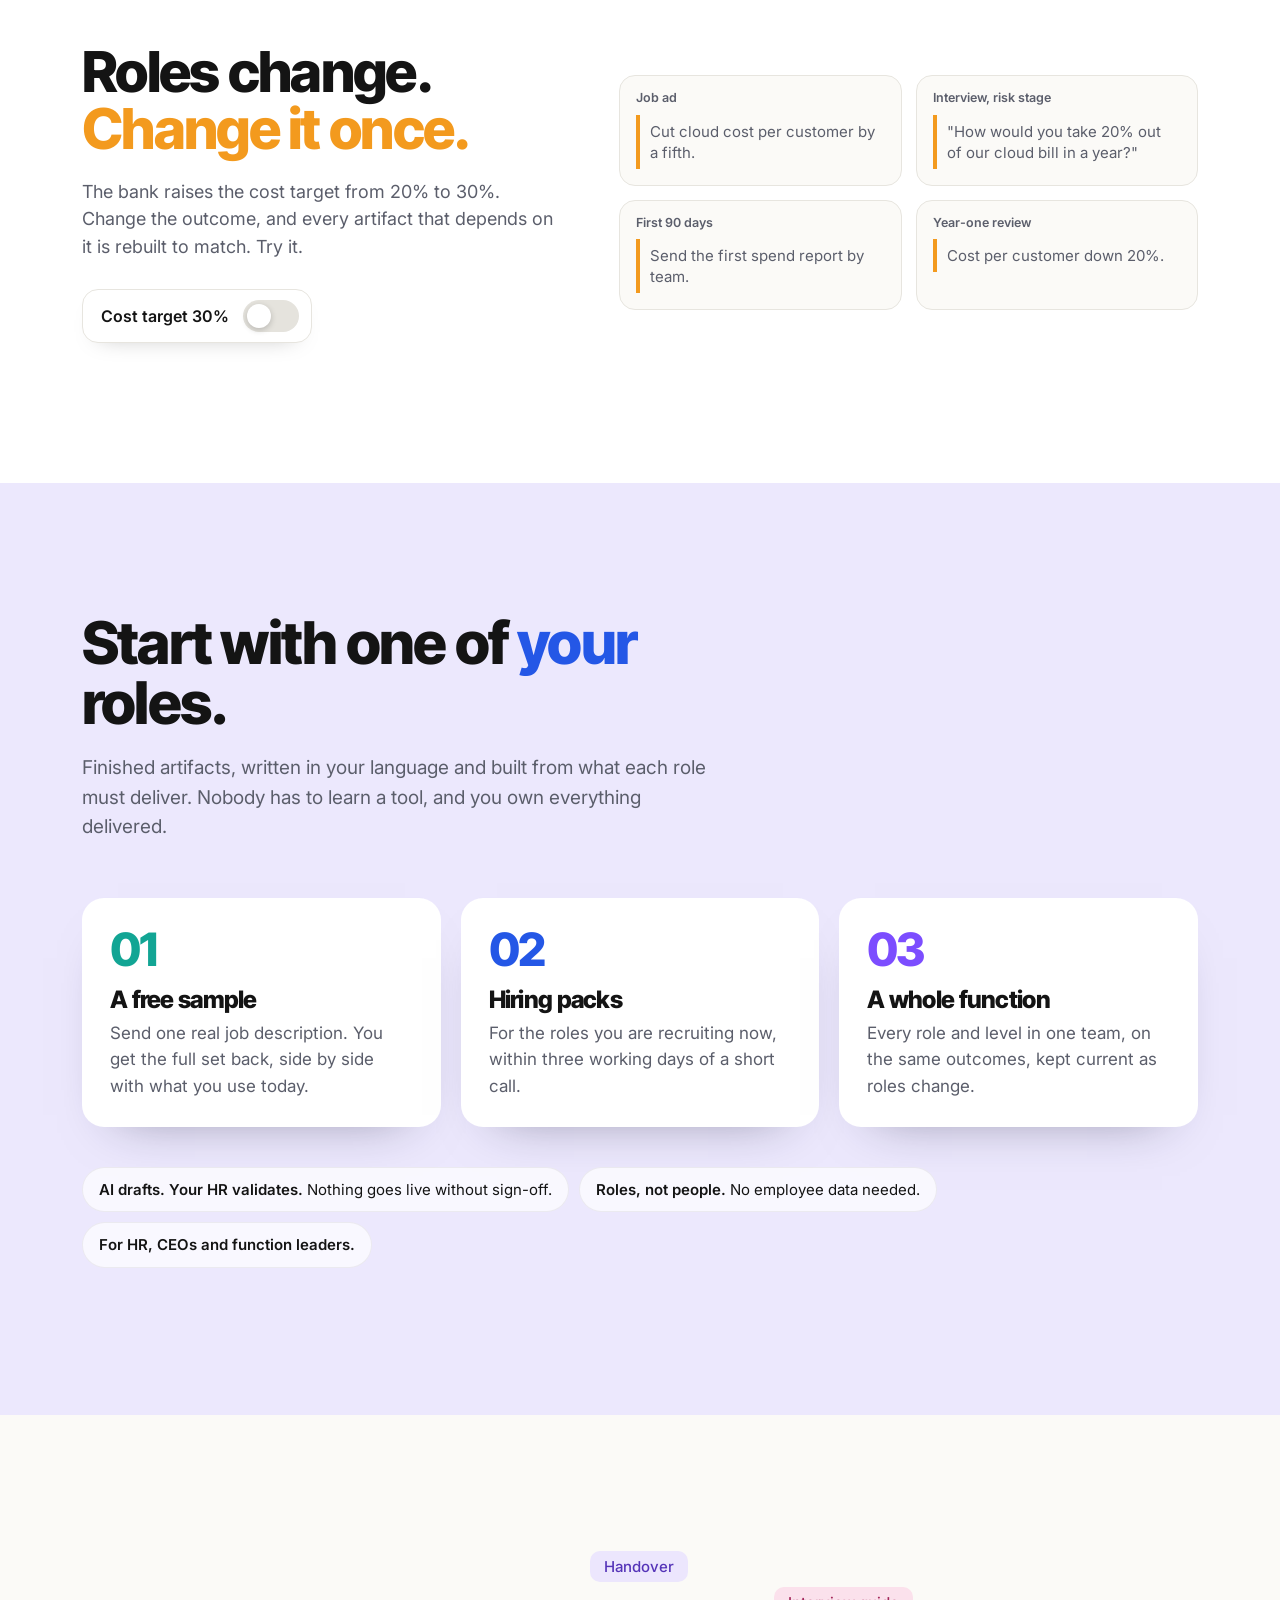
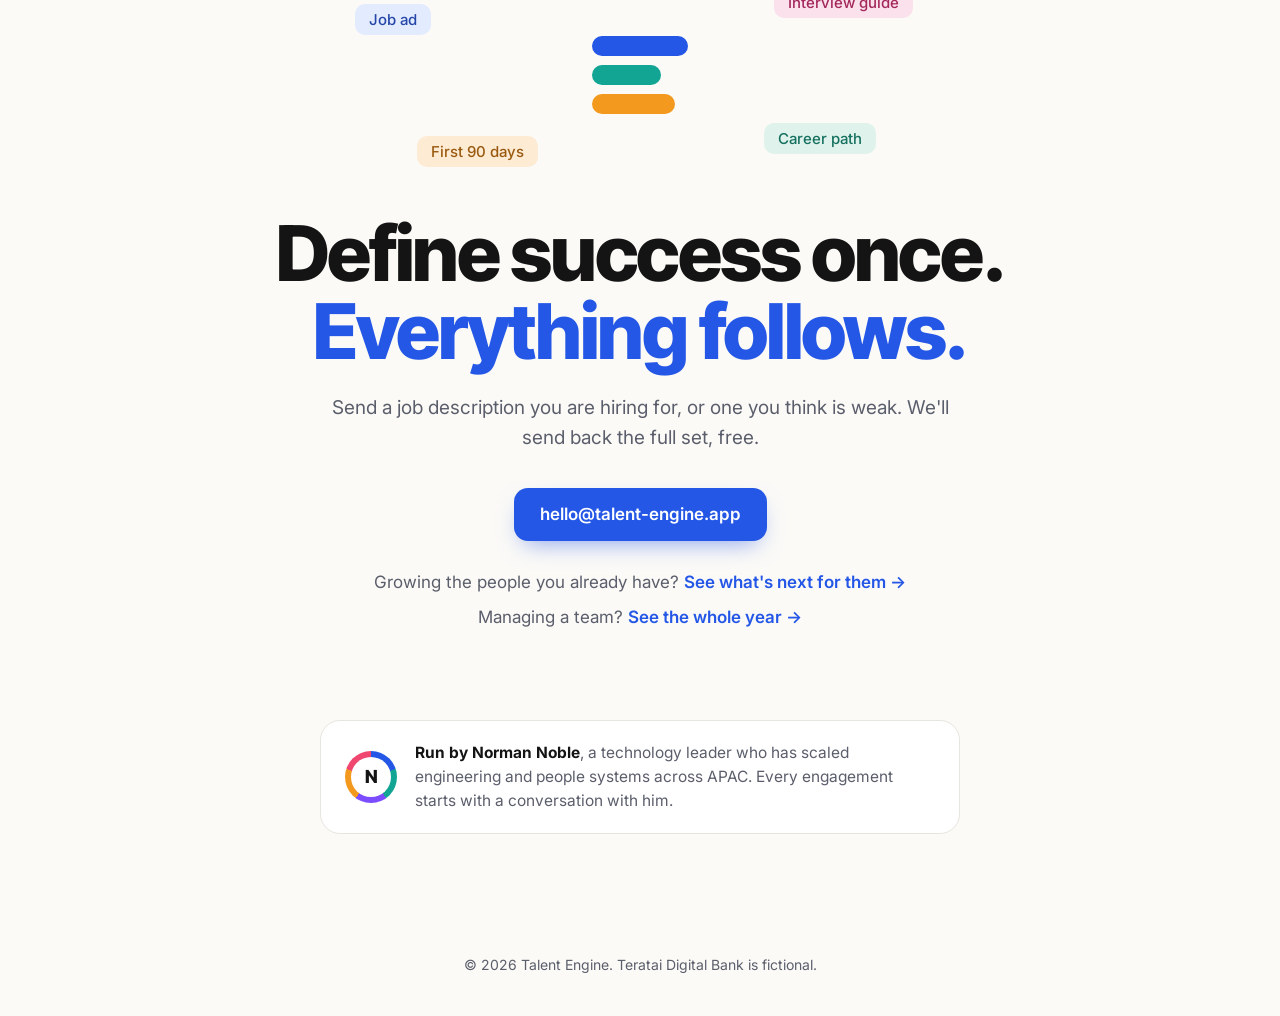
==== commit ef9fdfcd: "Career path card: a clear path to bigger impact and more scope Co-Authored-By: Claude Opus 5.5 <nore" ====
--- a/index.html
+++ b/index.html
@@ -54,7 +54,7 @@
       <div class="tile t1"><div class="ic" style="background:#f39a1e">✳</div><b>The job ad</b><small>a compelling ad that sells the role</small></div>
       <div class="tile t2"><div class="ic" style="background:#ef476f">?</div><b>Interview guide</b><small>outcome-driven, unbiased assessment</small><i class="k1" style="width:80%"></i><i class="k5" style="width:60%"></i></div>
       <div class="tile t3"><div class="ic" style="background:#7c4dff">90</div><b>First 90 days</b><small>start on what matters</small></div>
-      <div class="tile t4"><div class="ic" style="background:#12a594">↗</div><b>Career path</b><small>a clear path to higher impact, bigger scope</small></div>
+      <div class="tile t4"><div class="ic" style="background:#12a594">↗</div><b>Career path</b><small>a clear path to bigger impact and more scope</small></div>
       <div class="core">
         <div class="mark"><i class="k1"></i><i class="k2"></i><i class="k3"></i><i class="k4"></i><i class="k5"></i></div>
         <b>What would be true if they succeeded</b>
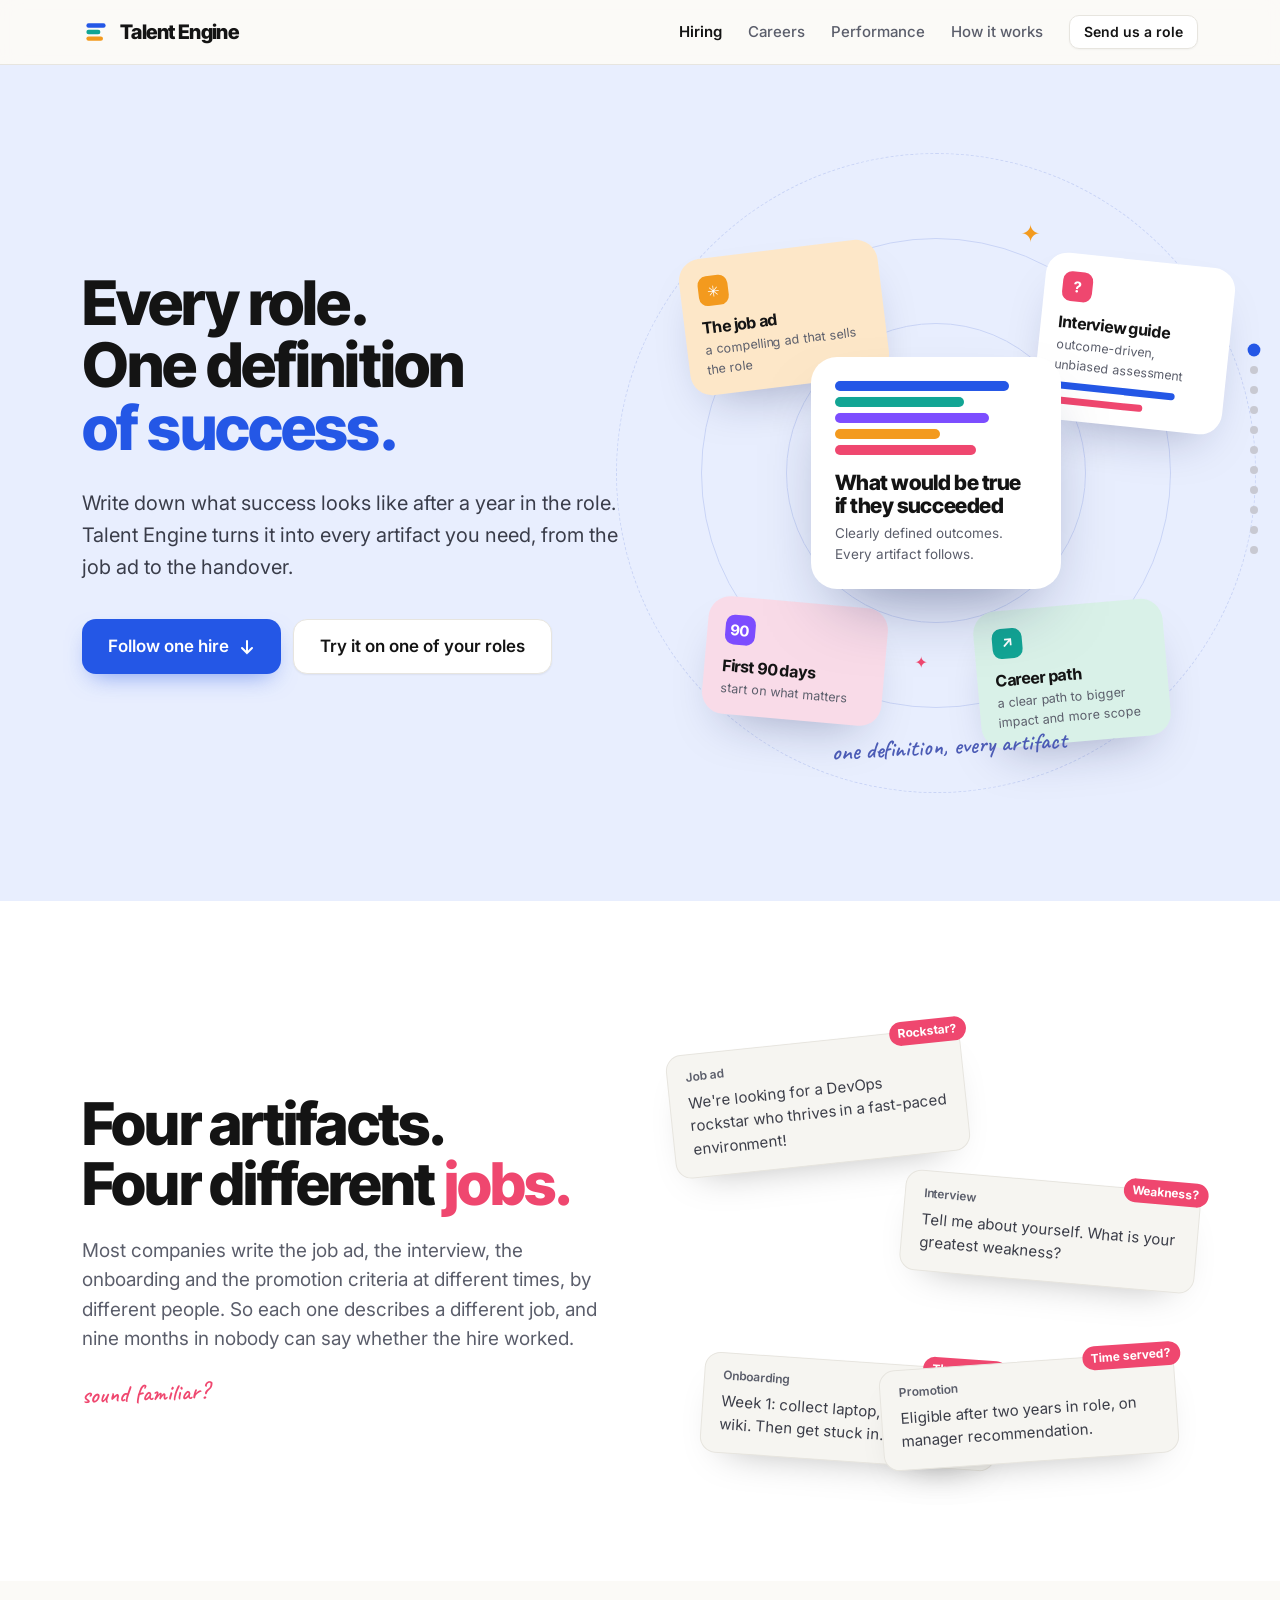
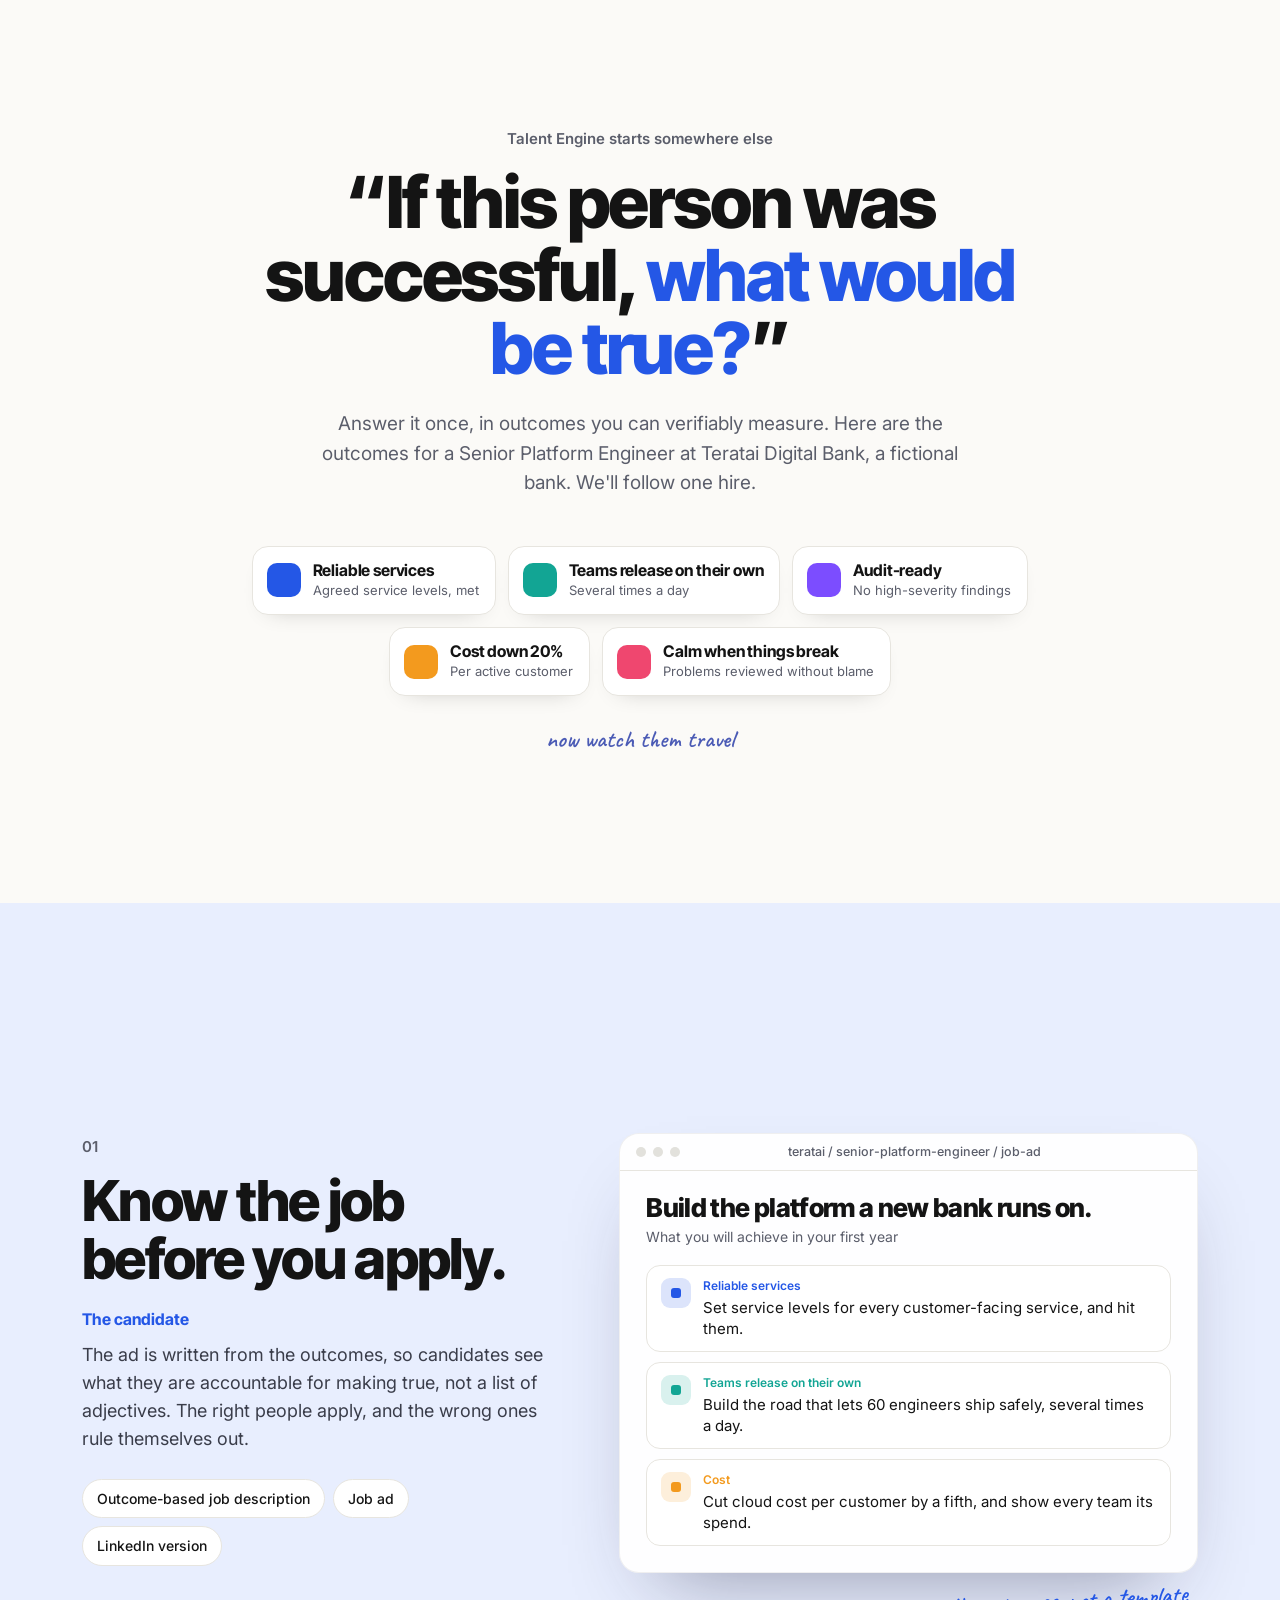
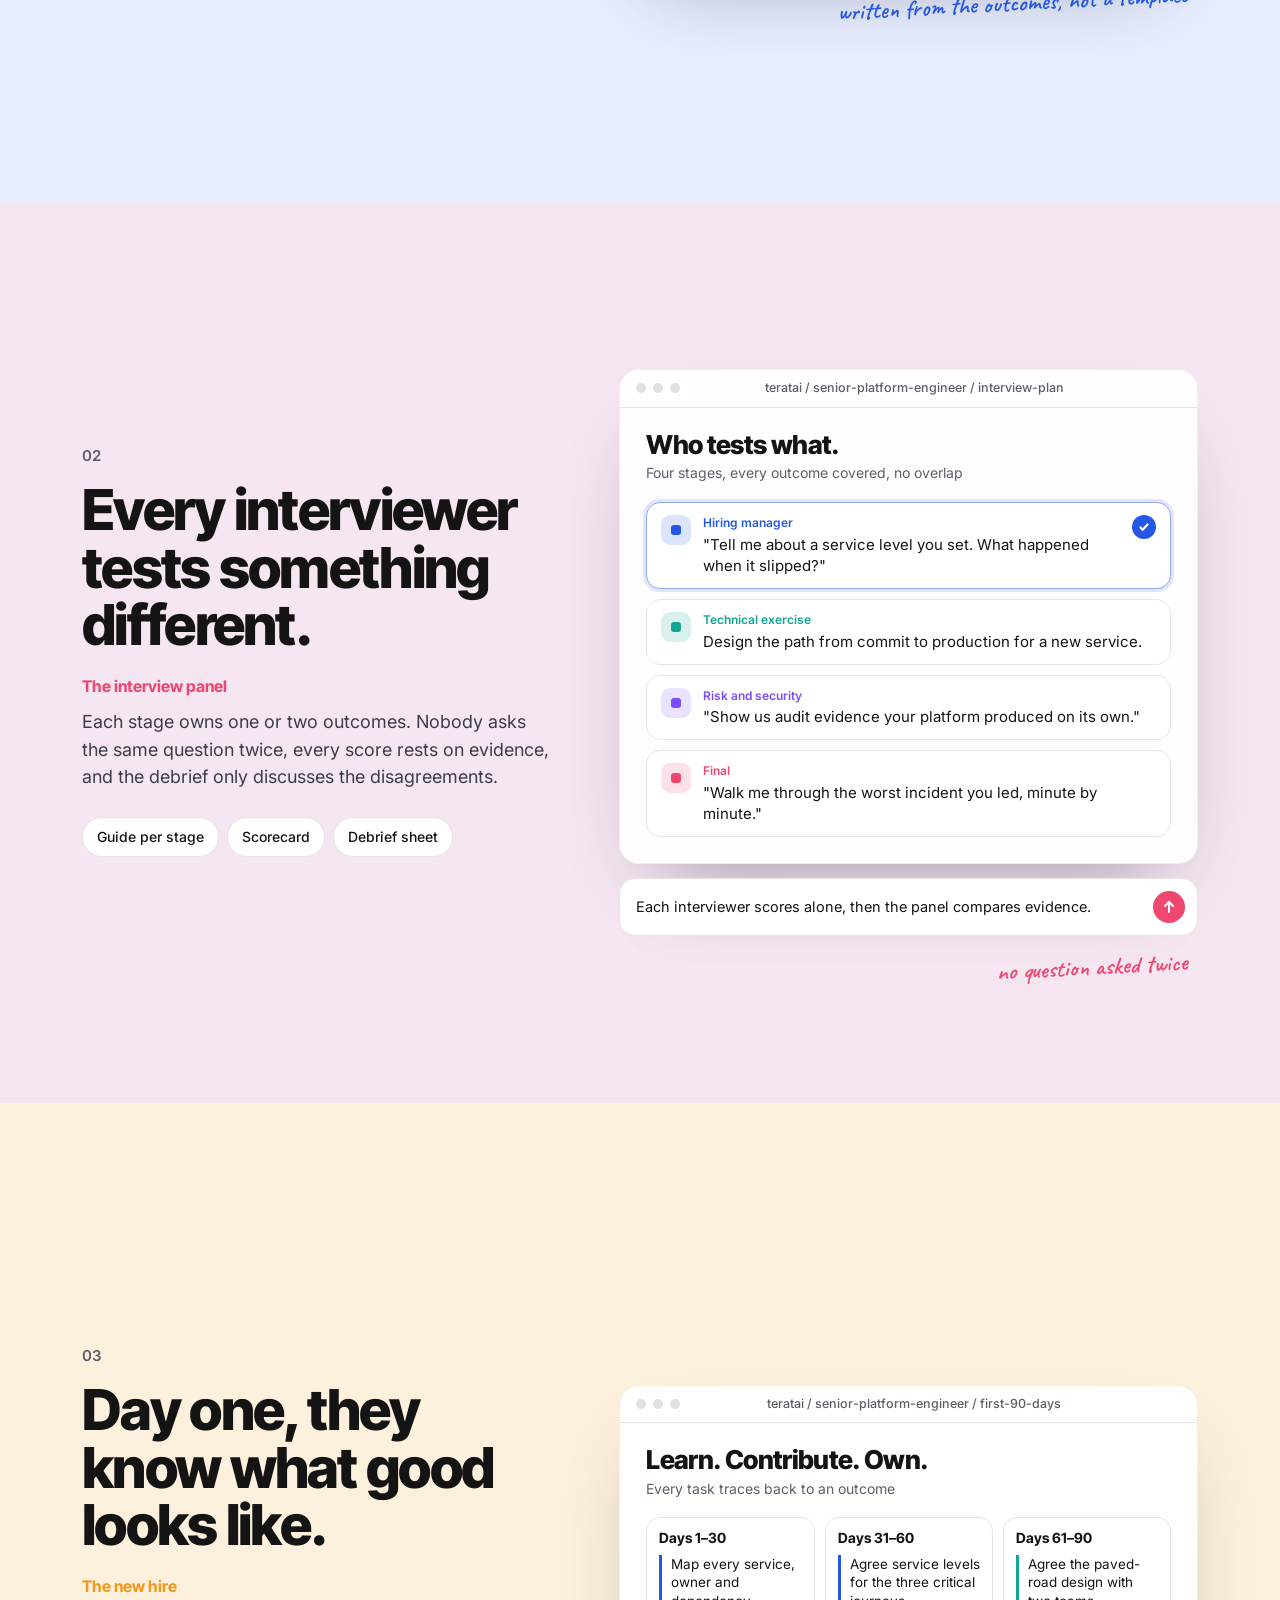
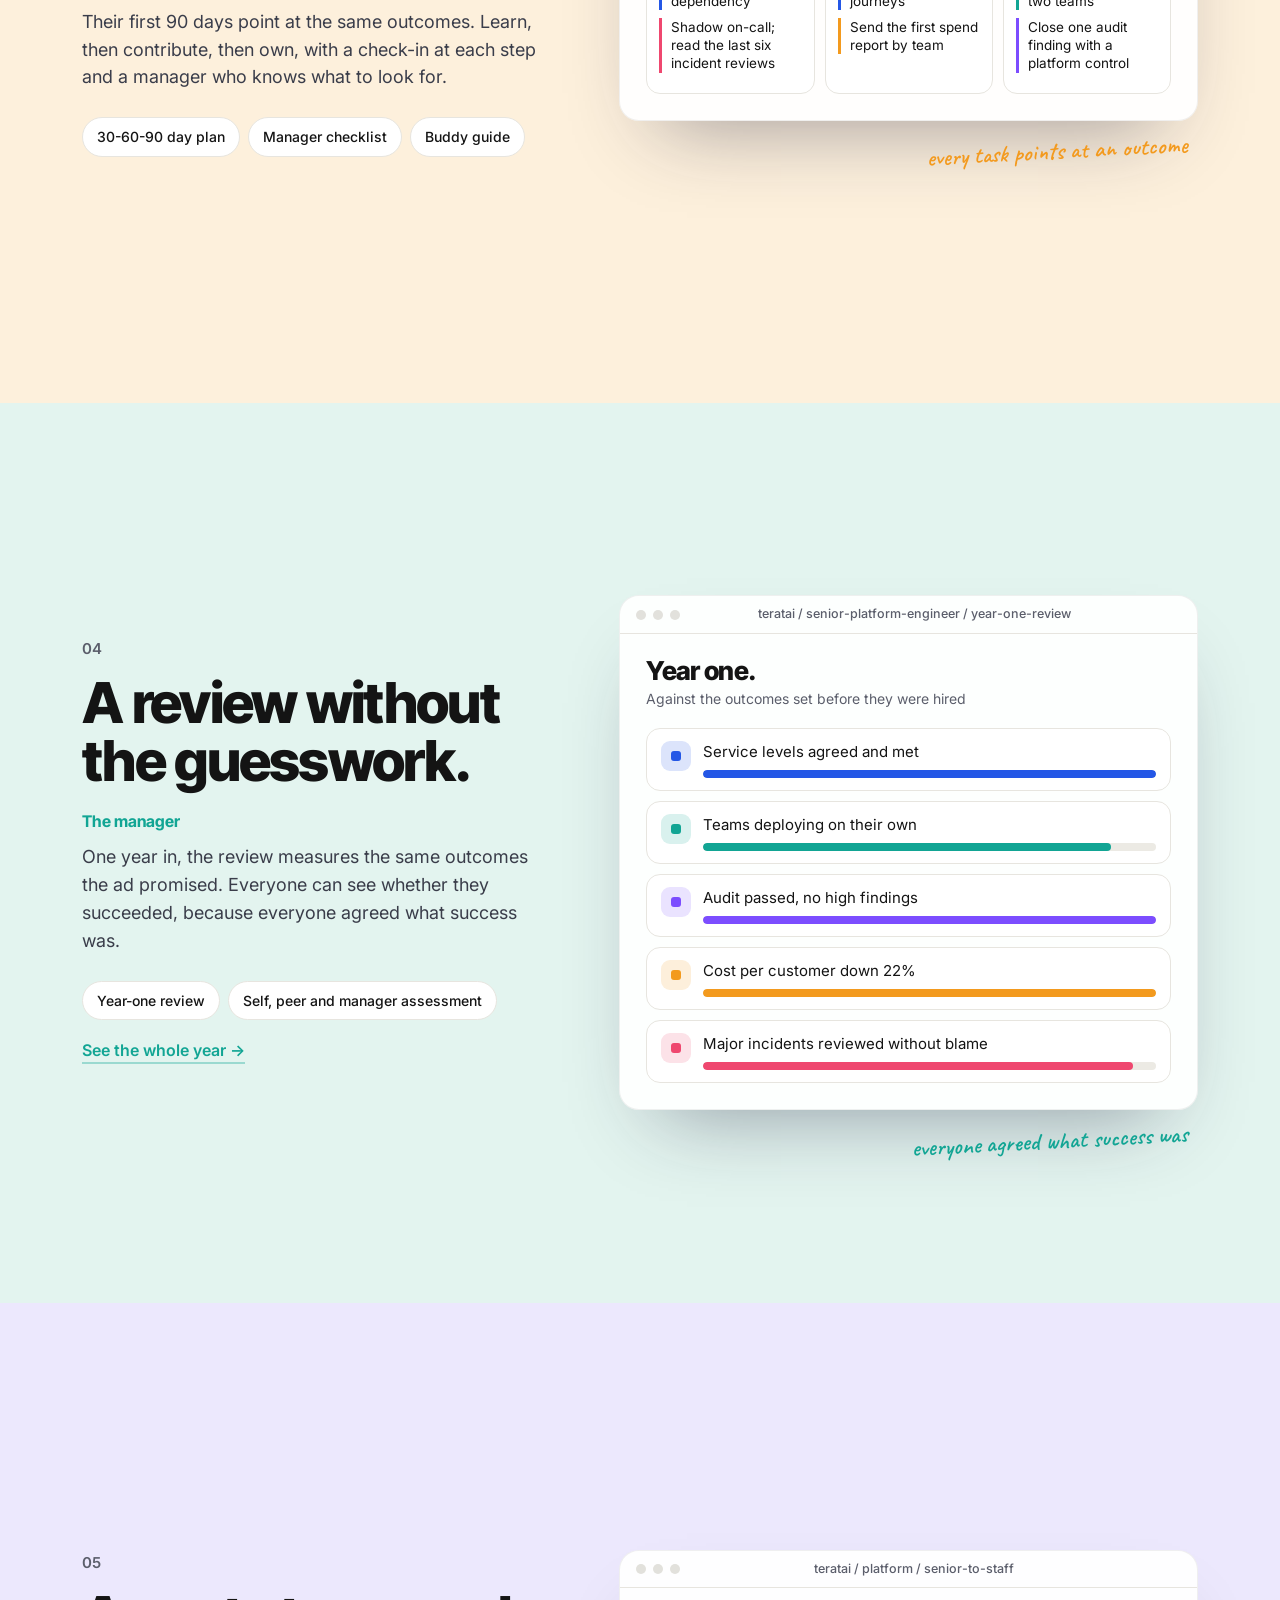
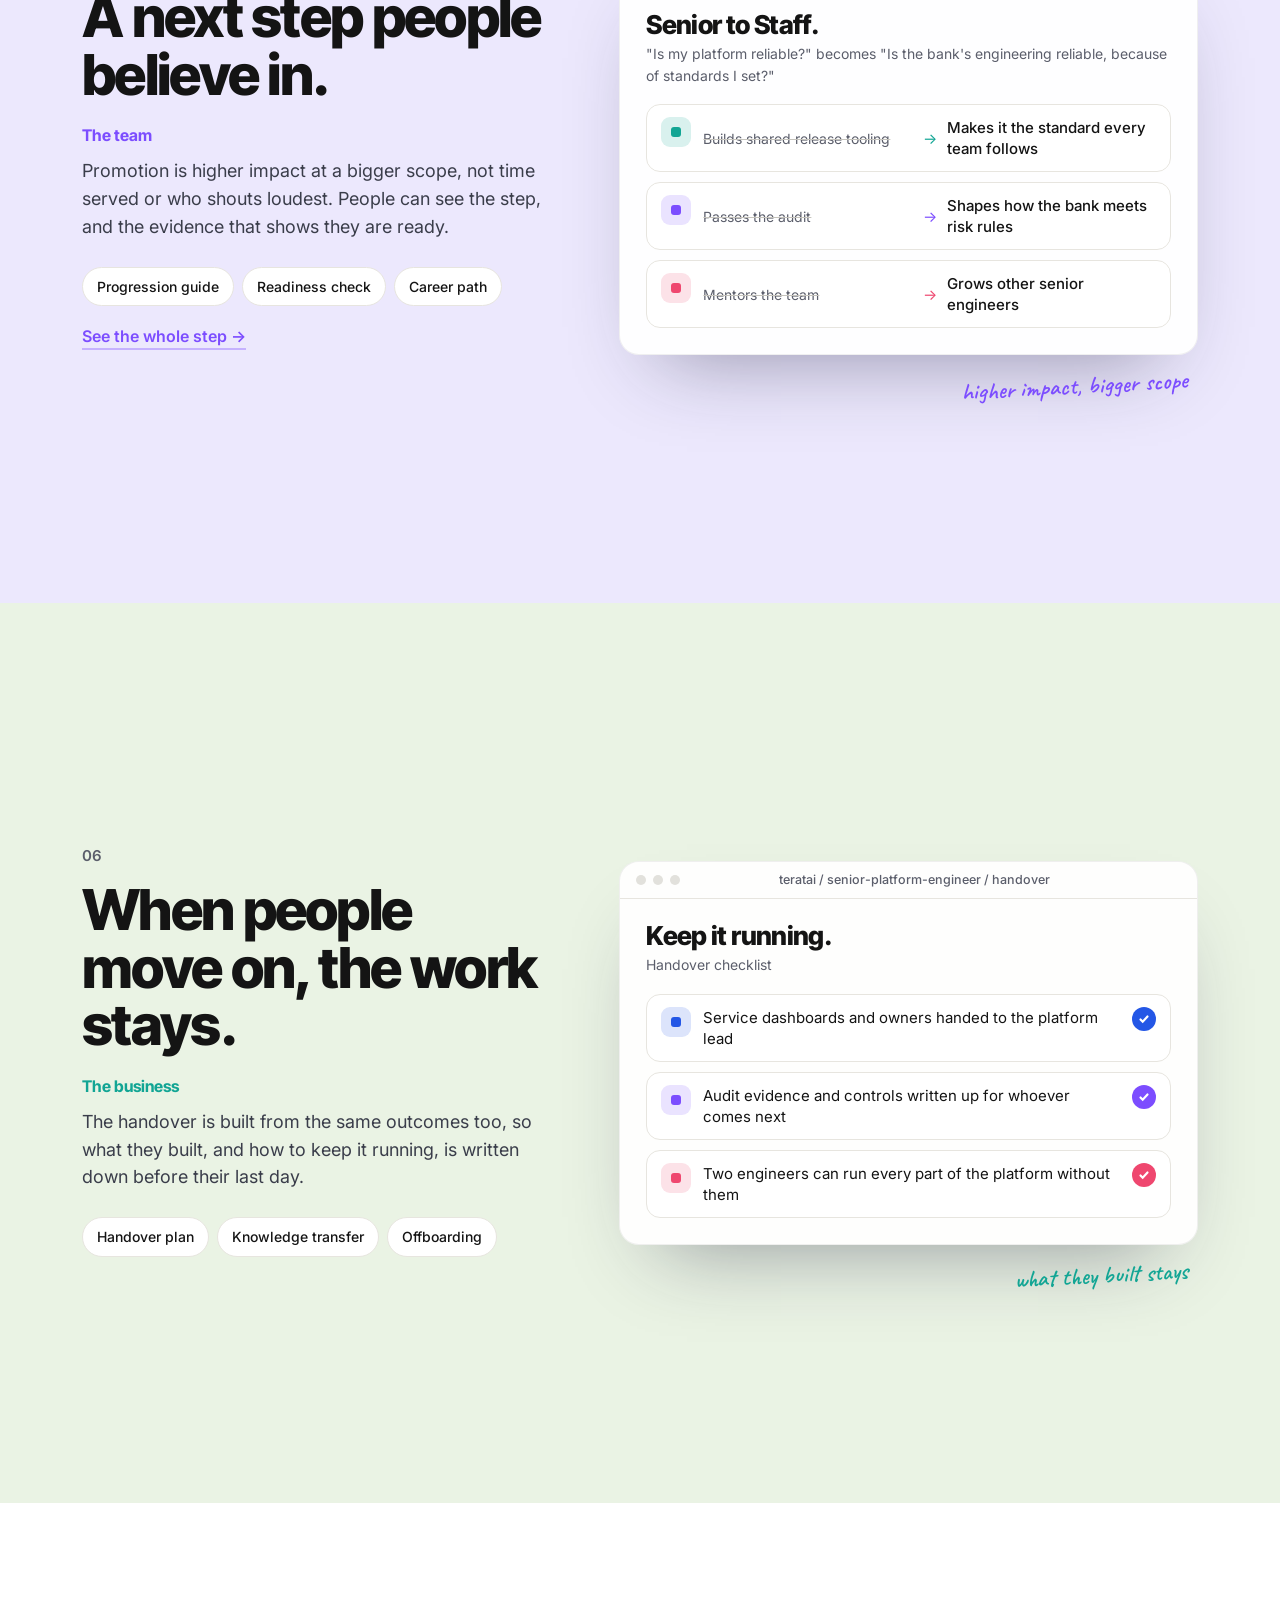
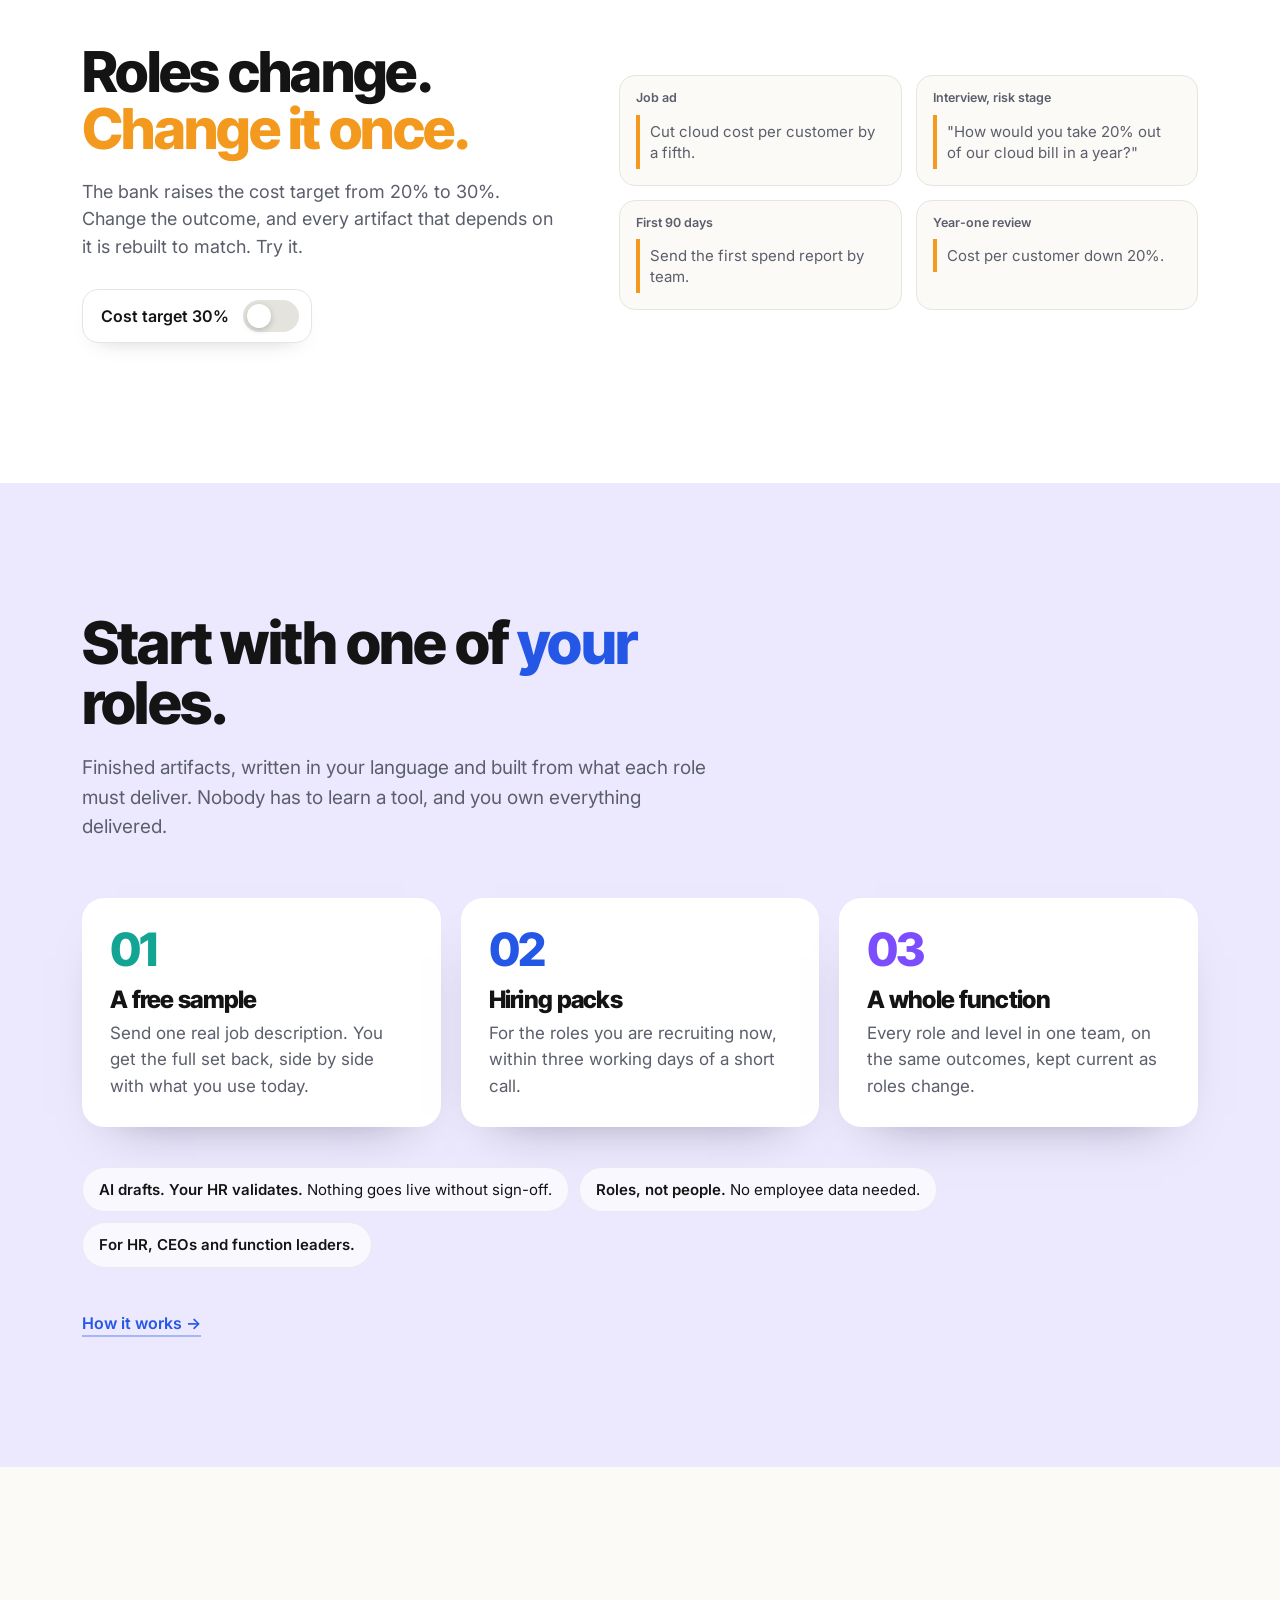
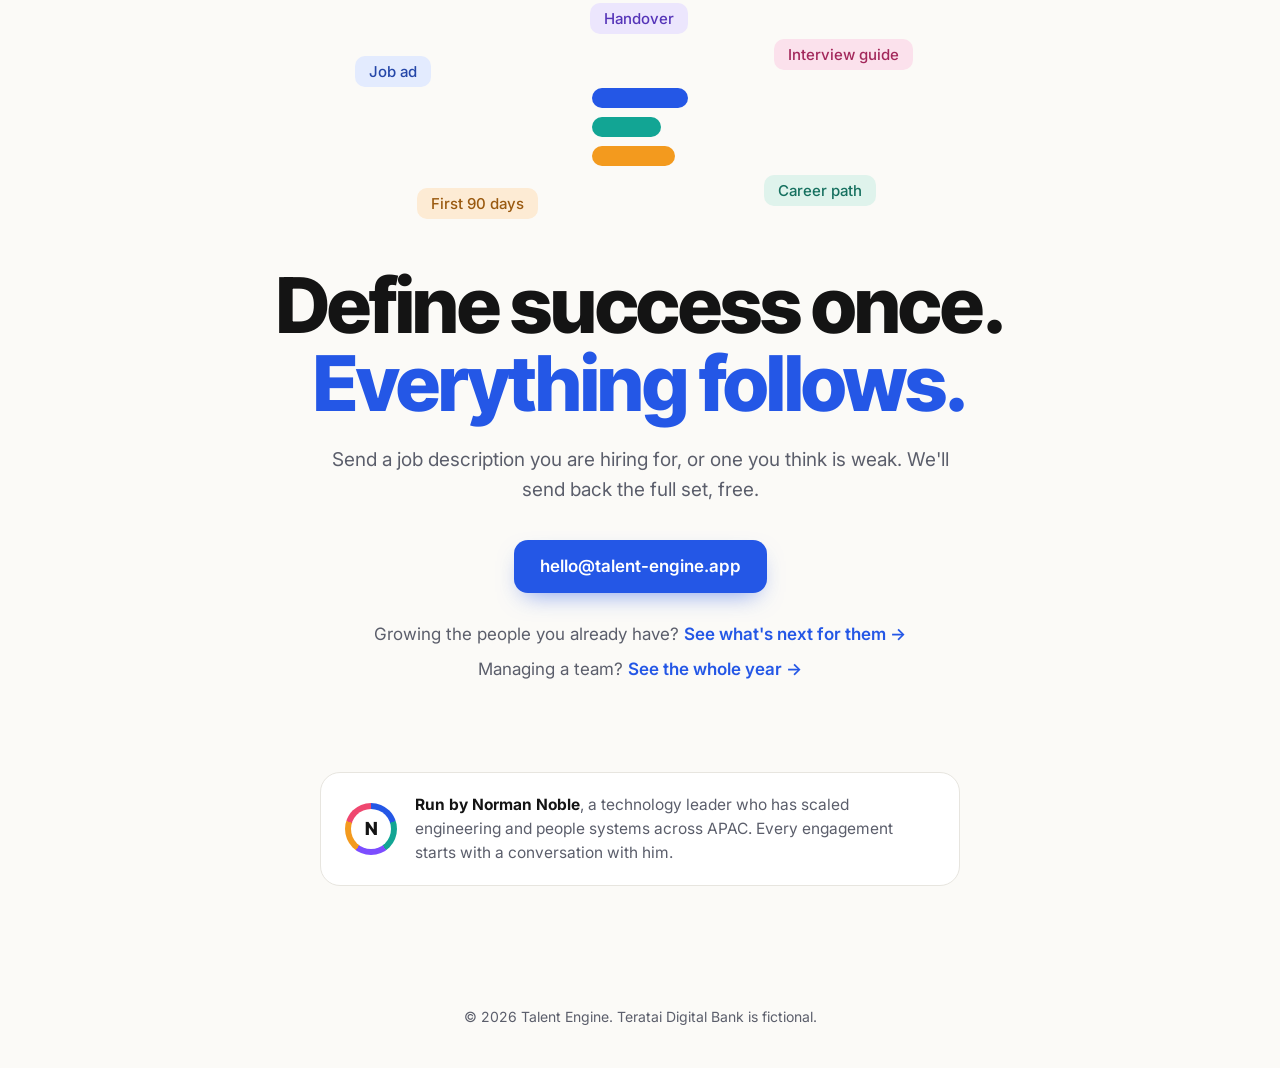
==== commit 7680a5b2: "How it works page (draft, branch): six steps, one role grows, opinionated by design; nav + offer lin" ====
--- a/index.html
+++ b/index.html
@@ -20,7 +20,7 @@
 <header class="bar">
   <div class="wrap">
     <a class="logo" href="#top"><svg viewBox="0 0 32 32" aria-hidden="true"><rect x="5" y="6" width="22" height="5" rx="2.5" fill="#2457e6"/><rect x="5" y="13.5" width="16" height="5" rx="2.5" fill="#12a594"/><rect x="5" y="21" width="19" height="5" rx="2.5" fill="#f39a1e"/></svg><span class="lt">Talent Engine</span></a>
-    <nav><a href="index.html" aria-current="page" class="here">Hiring</a><a href="careers.html">Careers</a><a href="performance.html">Performance</a><a class="pill-btn" href="mailto:hello@talent-engine.app">Send us a role</a></nav>
+    <nav><a href="index.html" aria-current="page" class="here">Hiring</a><a href="careers.html">Careers</a><a href="performance.html">Performance</a><a href="how-it-works.html">How it works</a><a class="pill-btn" href="mailto:hello@talent-engine.app">Send us a role</a></nav>
   </div>
 </header>
 
@@ -299,6 +299,7 @@
       <li><b>Roles, not people.</b> No employee data needed.</li>
       <li><b>For HR, CEOs and function leaders.</b></li>
     </ul>
+    <a class="more k1" href="how-it-works.html">How it works →</a>
   </div>
 </section>
 
--- a/site.css
+++ b/site.css
@@ -226,7 +226,7 @@
 .more:hover{border-bottom-color:var(--k)}
 .cross{font-size:17px!important;margin-top:28px!important}
 .cross a{color:var(--blue);font-weight:600;text-decoration:none}
-@media (max-width:960px){.bar nav a.here,.bar nav a[href="careers.html"],.bar nav a[href="index.html"],.bar nav a[href="performance.html"]{display:inline}}
+@media (max-width:960px){.bar nav a.here,.bar nav a[href="careers.html"],.bar nav a[href="index.html"],.bar nav a[href="performance.html"],.bar nav a[href="how-it-works.html"]{display:inline}}
 @media (max-width:560px){.bar nav{gap:14px;font-size:14px}.bar .pill-btn{display:none}}
 .question .eyebrow{margin:0 auto}
 
@@ -257,3 +257,5 @@
 .hero .h1-home{font-size:clamp(46px,4.8vw,80px)}
 .hero .lines{max-width:31em}
 @media (min-width:961px){.nw{white-space:nowrap}}
+@media (max-width:560px){.bar nav{gap:10px;font-size:13px}}
+.offer .more{margin-top:30px}
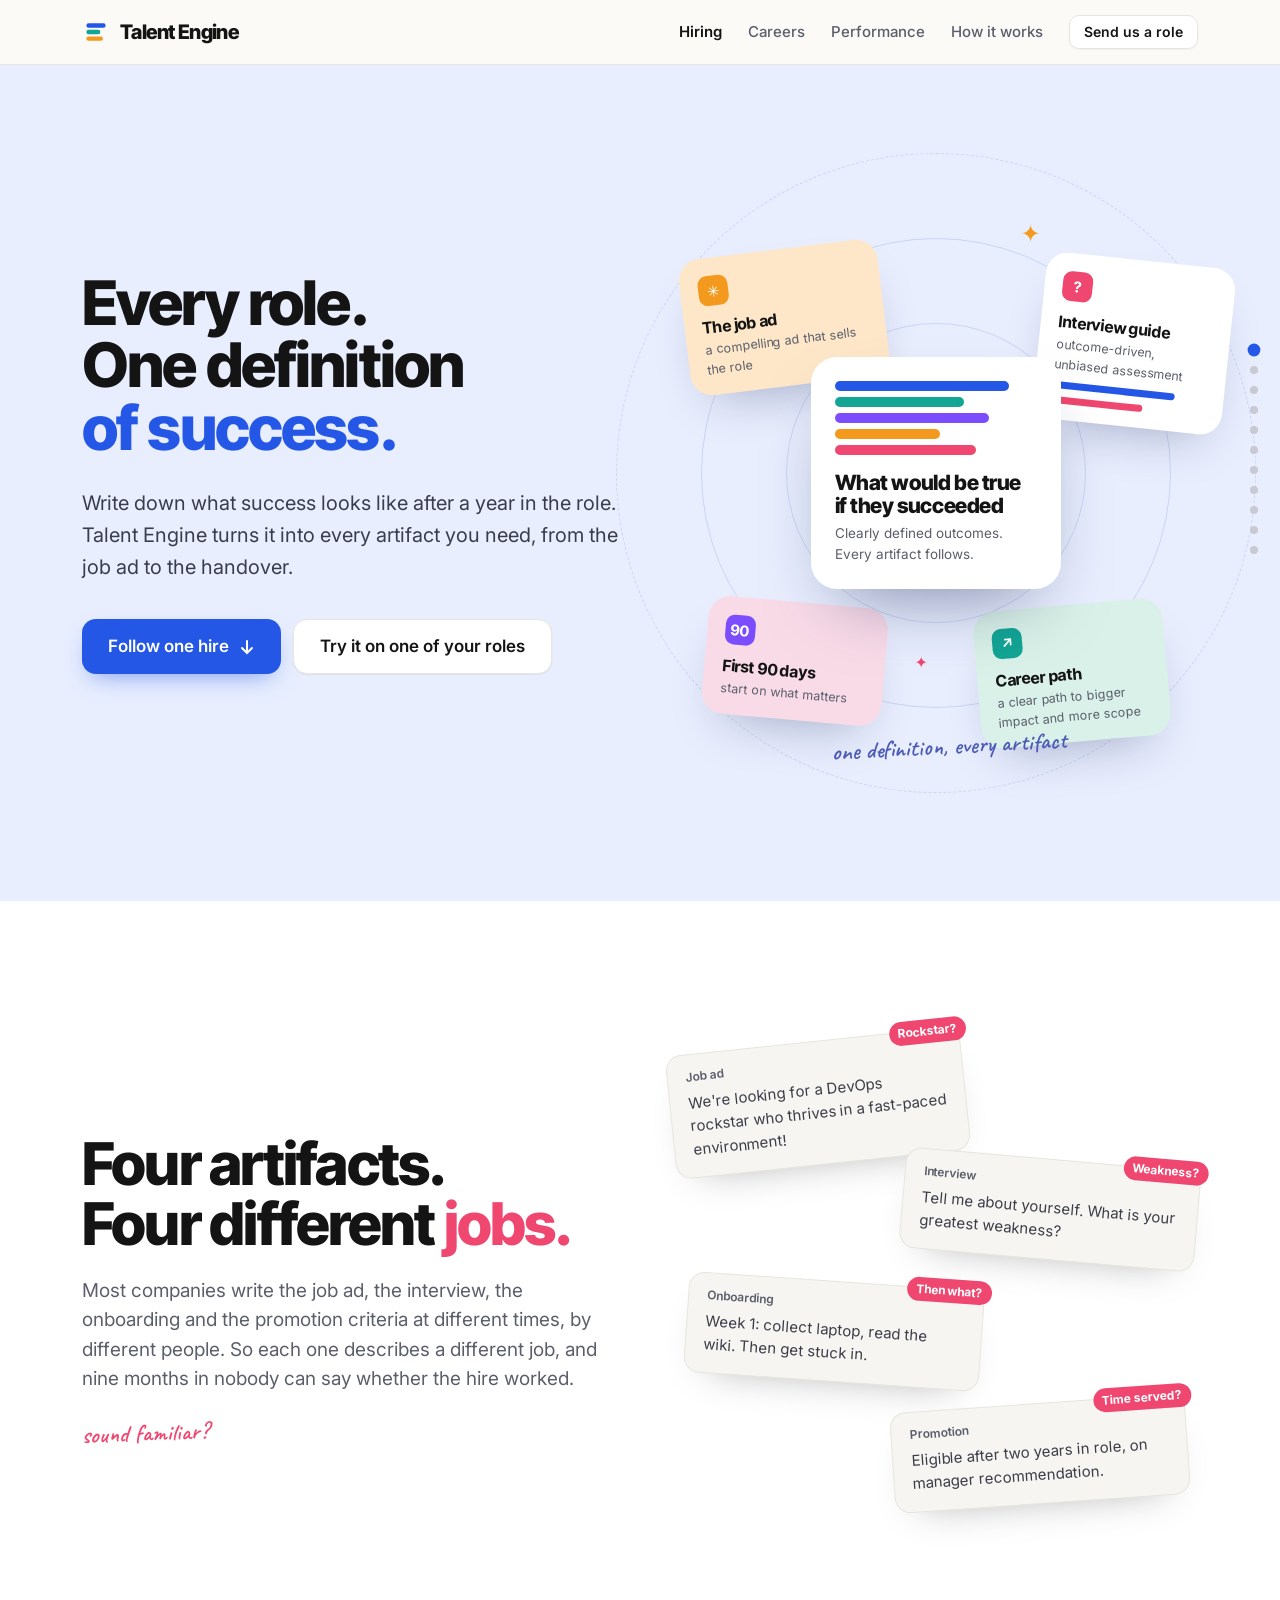
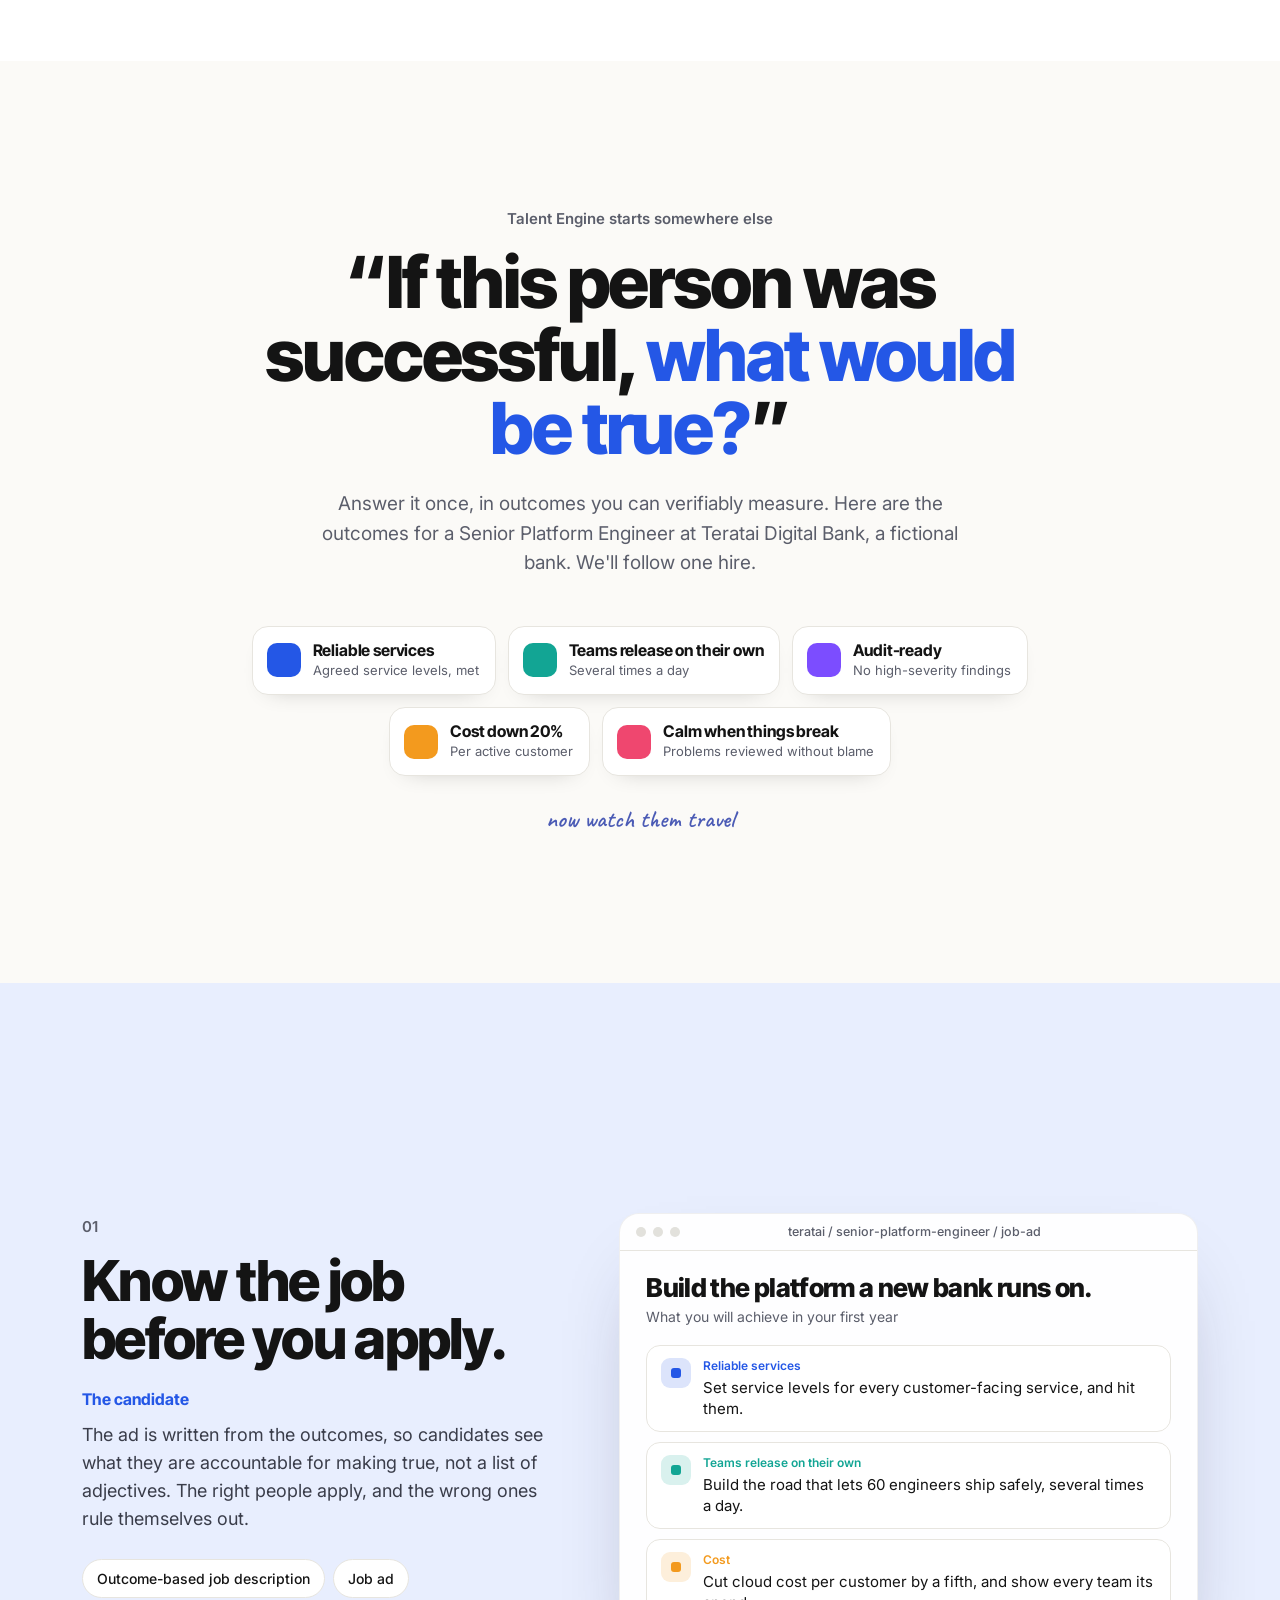
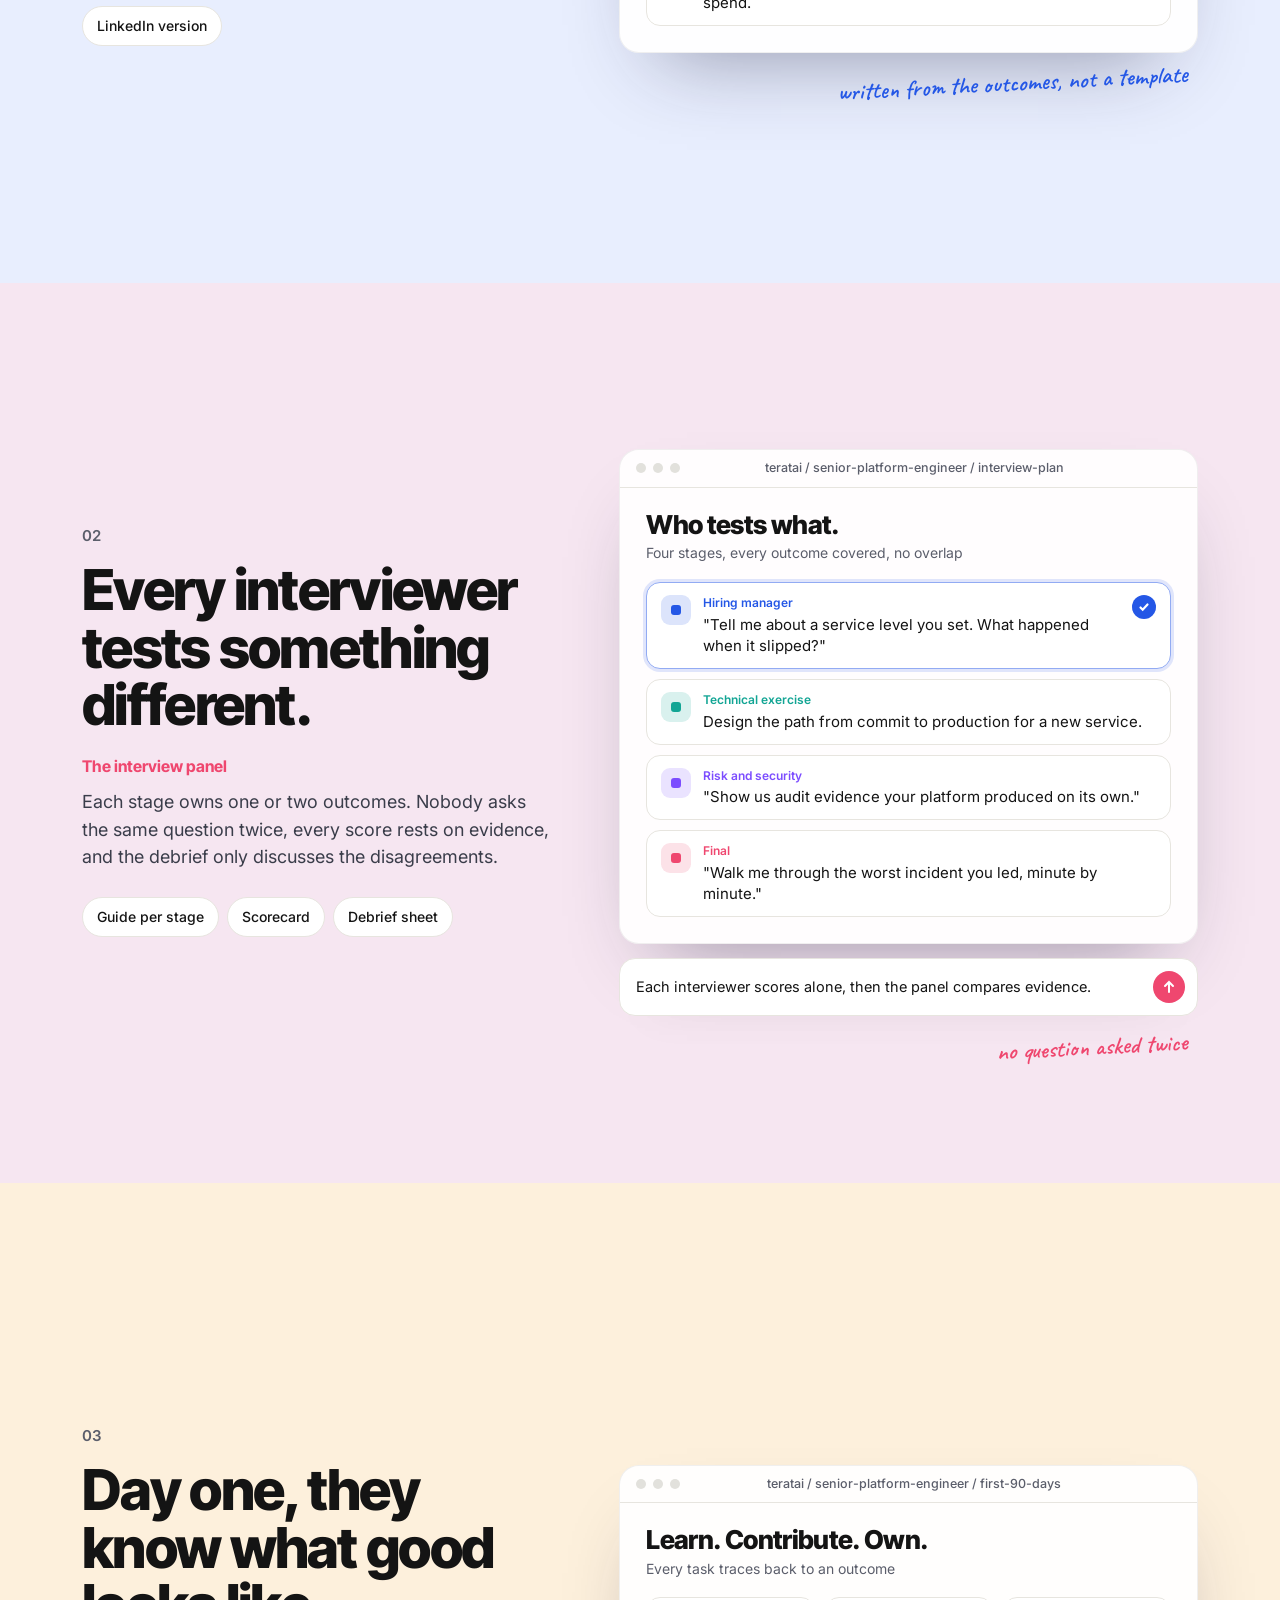
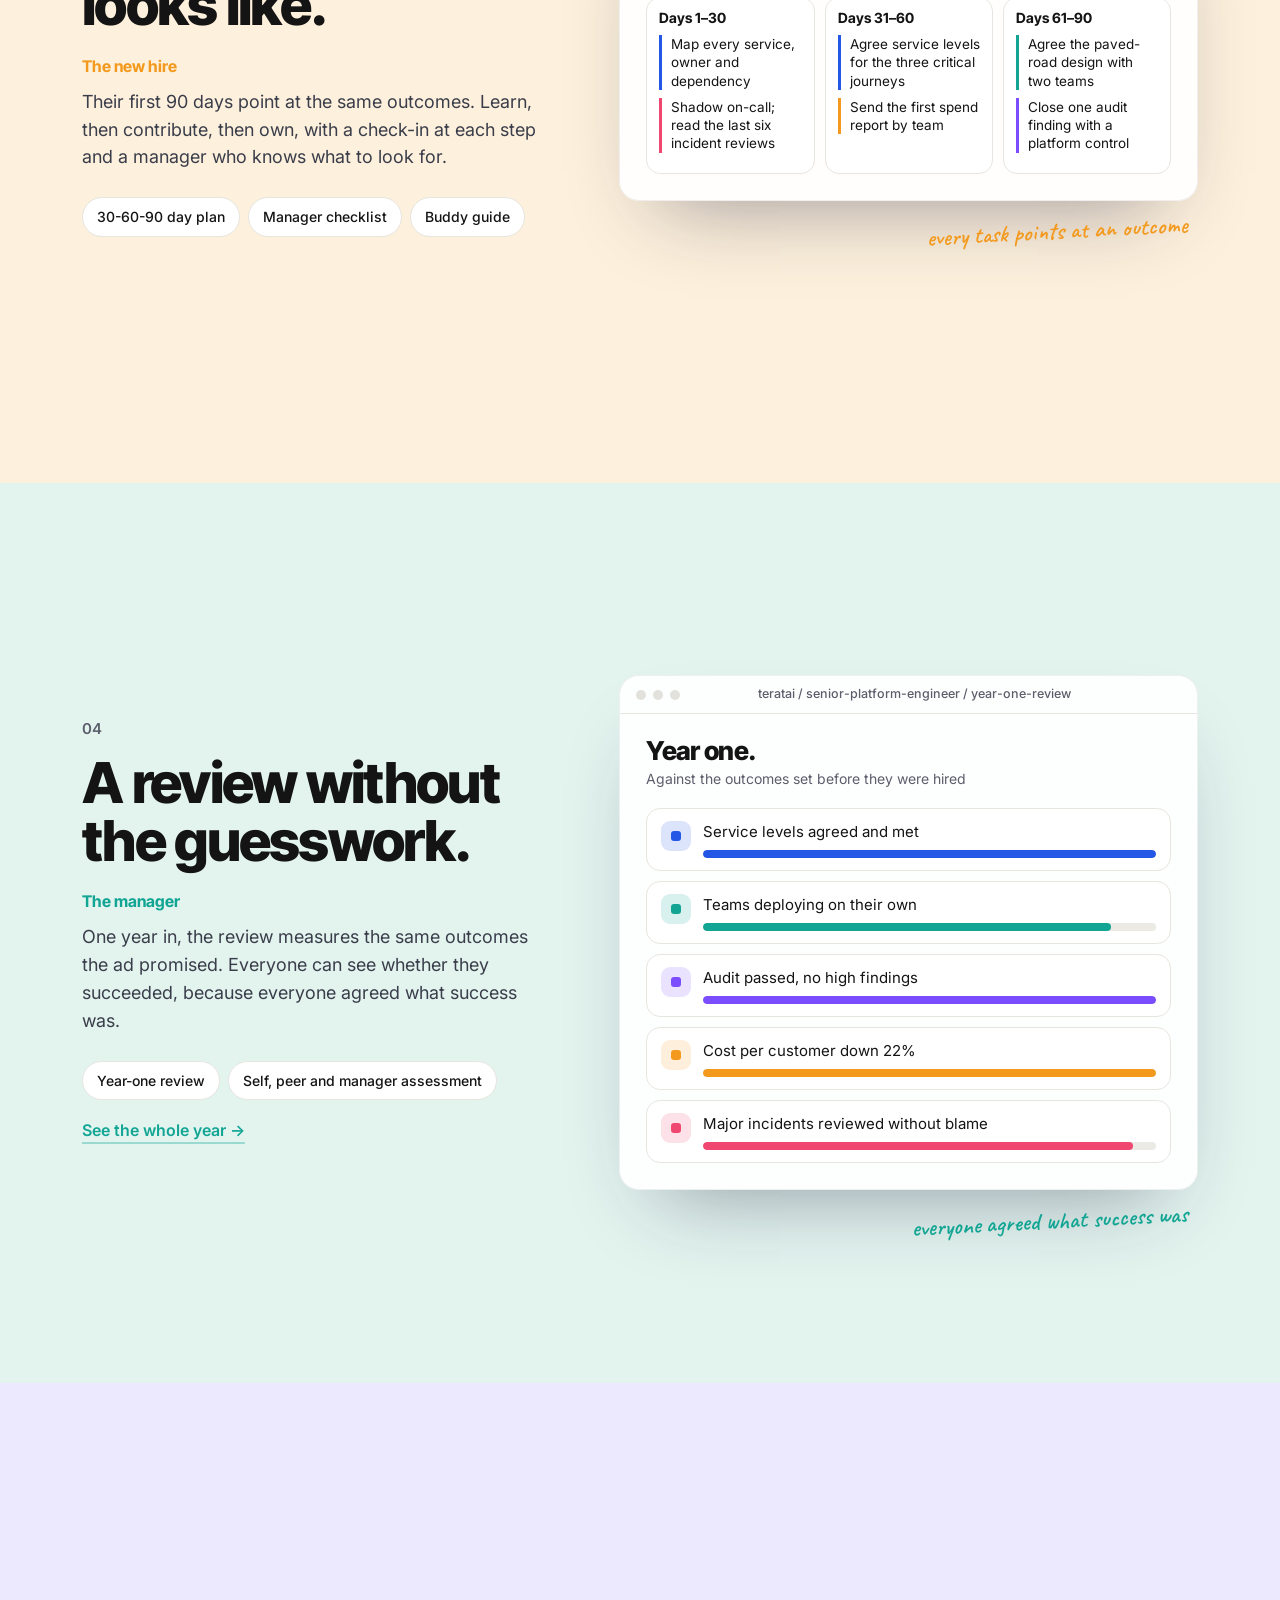
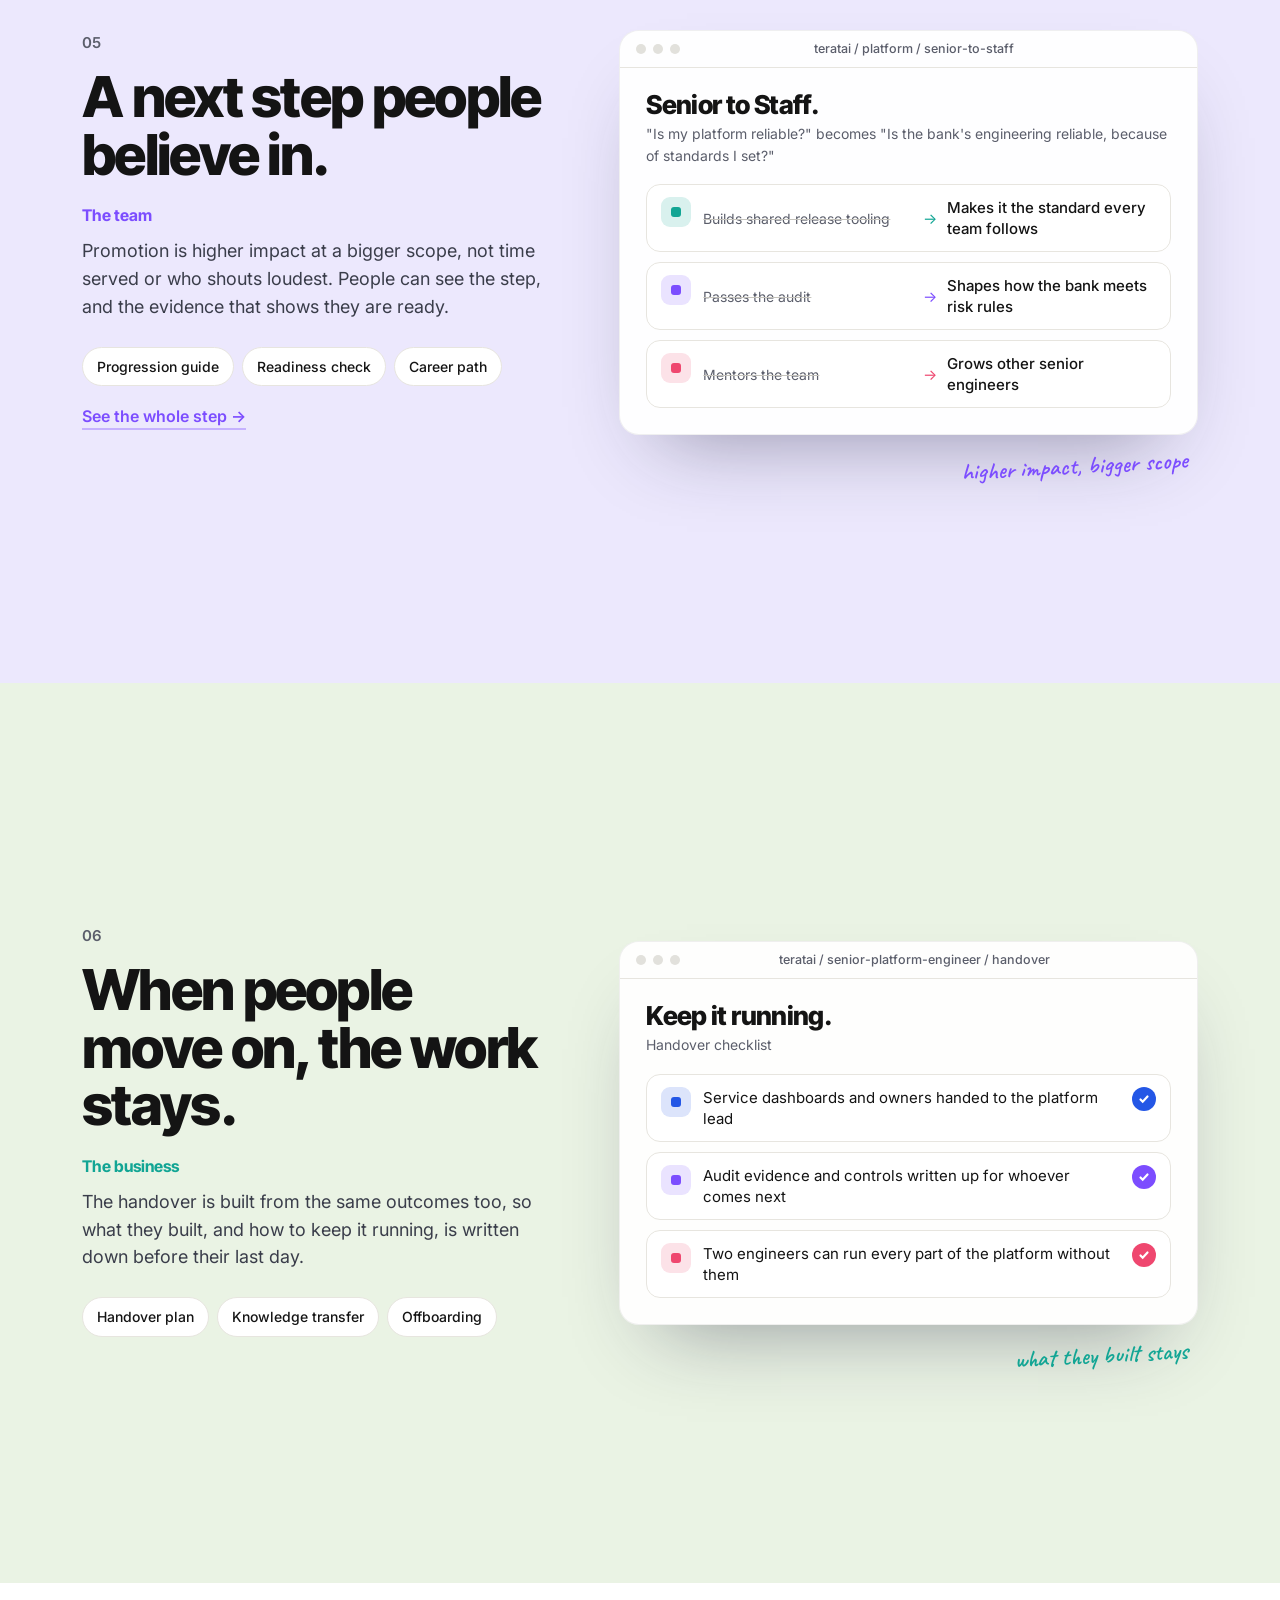
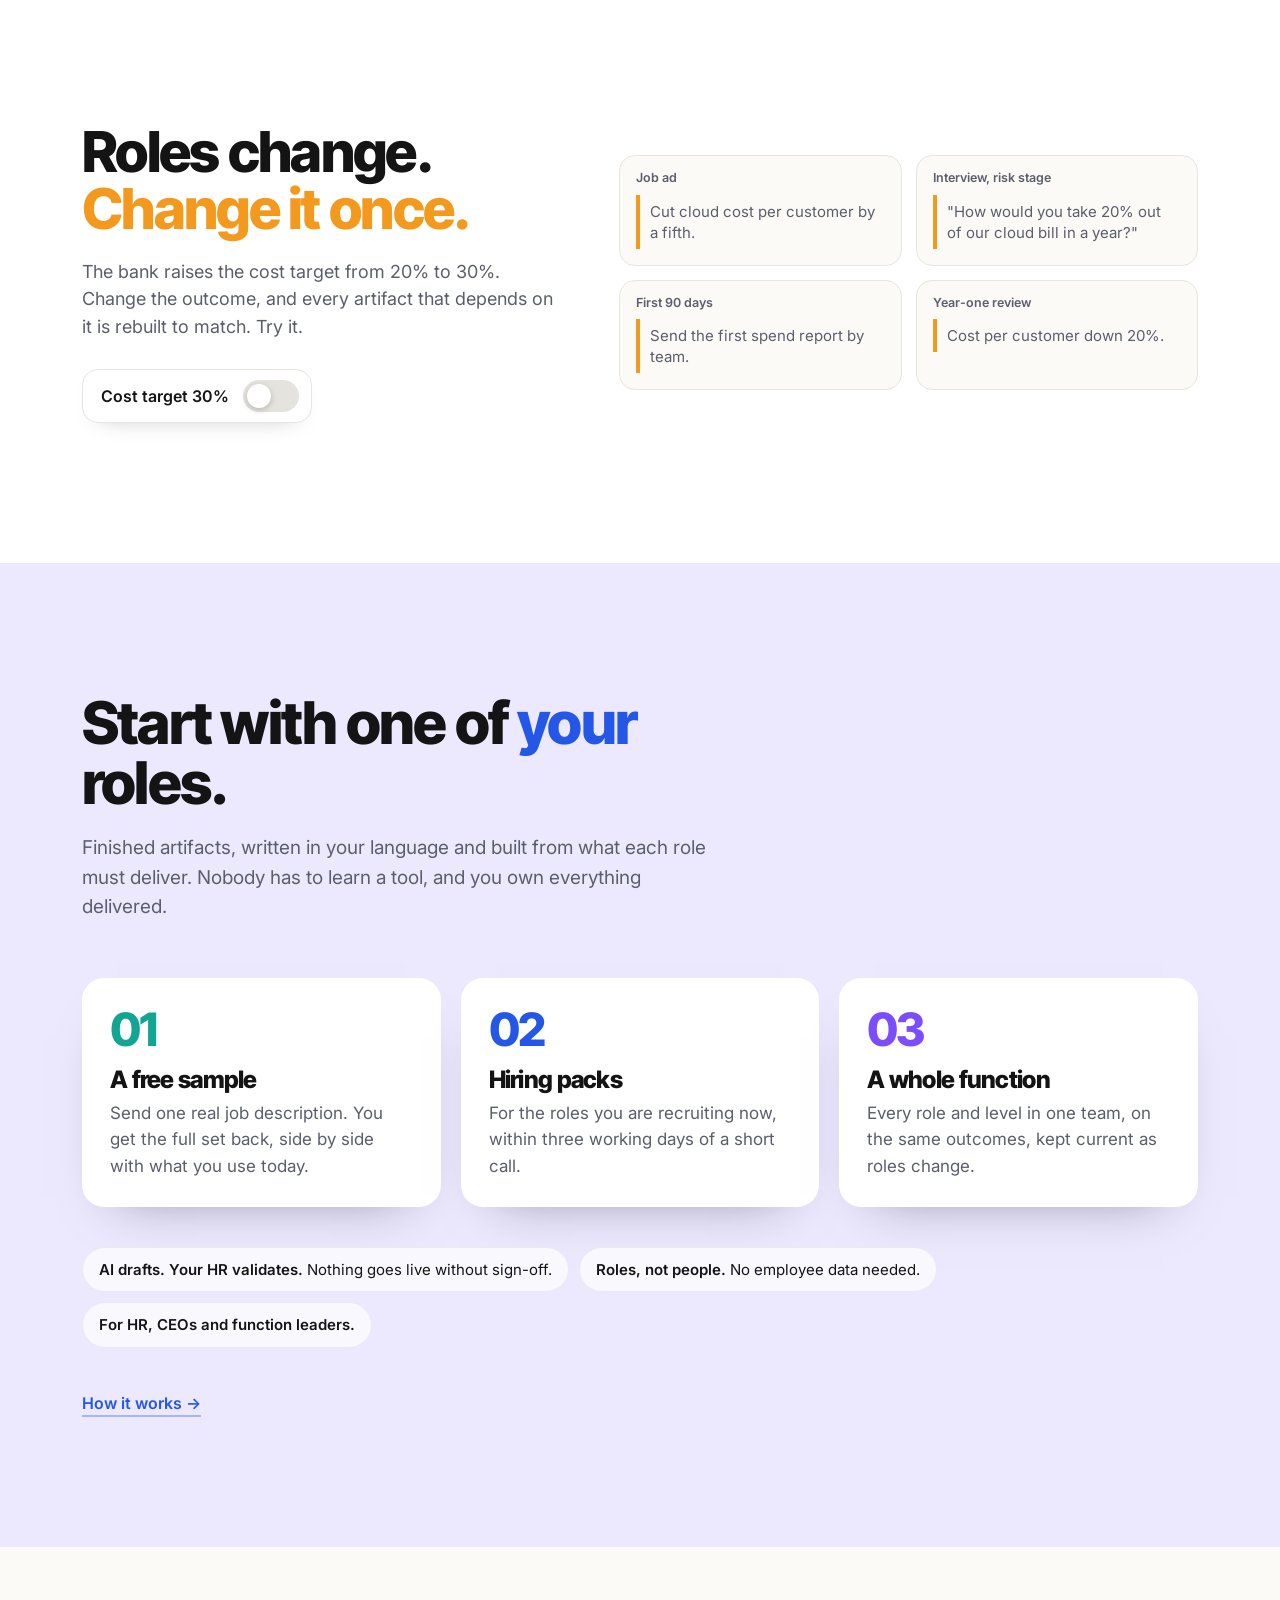
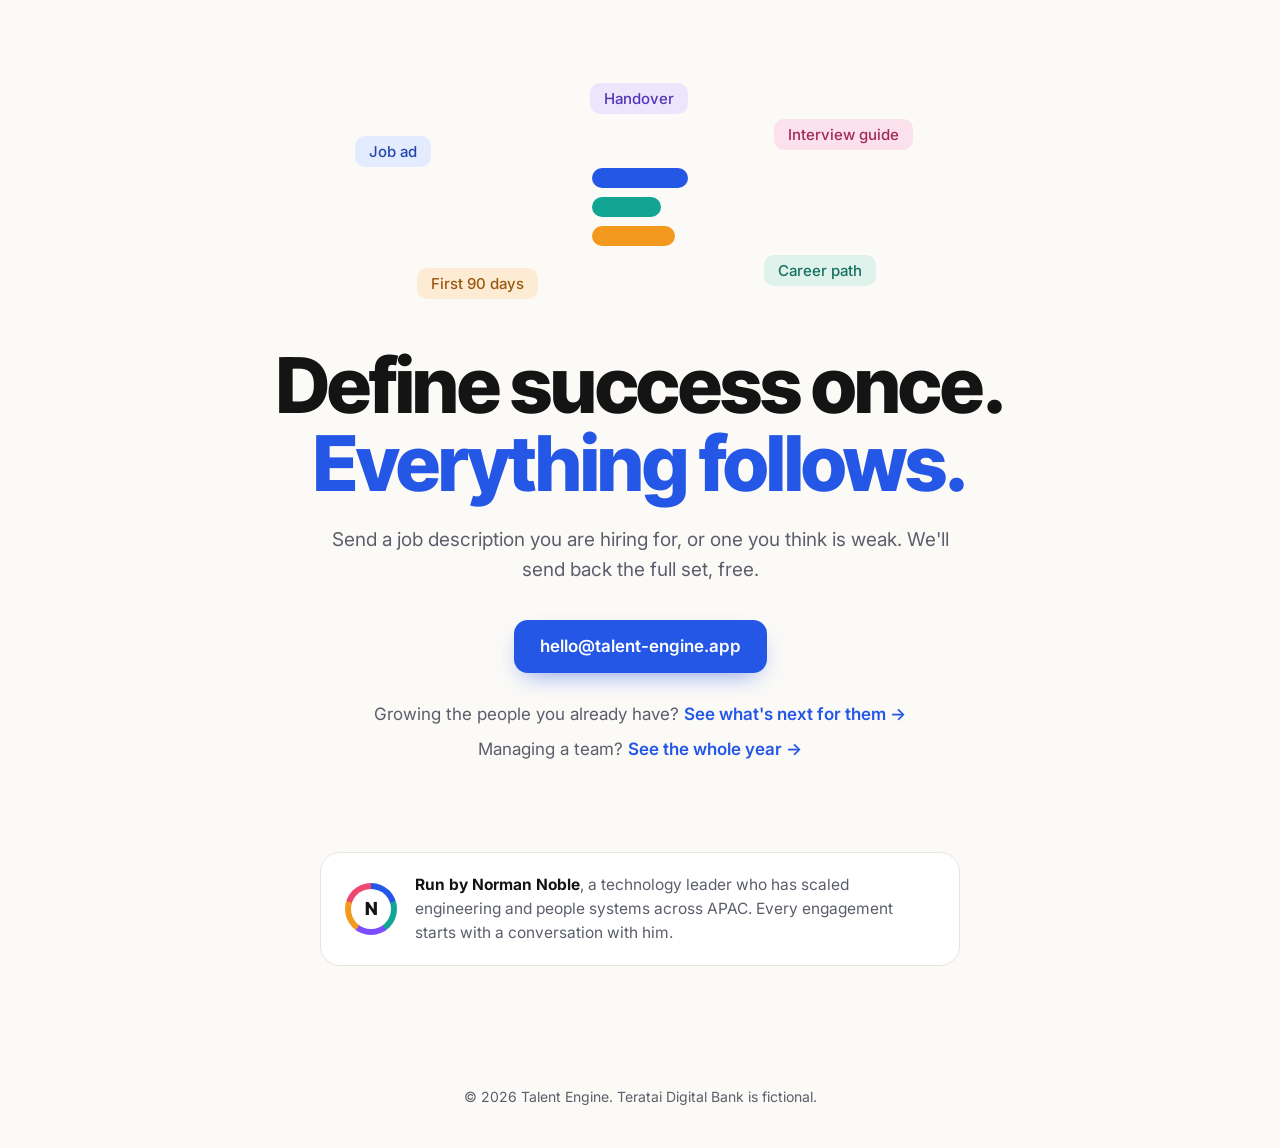
==== commit eef2d6f2: "Hiring problem section: four scraps cascade on desktop instead of Onboarding hiding under Promotion " ====
--- a/index.html
+++ b/index.html
@@ -73,7 +73,7 @@
       <p class="lead">Most companies write the job ad, the interview, the onboarding and the promotion criteria at different times, by different people. So each one describes a different job, and nine months in nobody can say whether the hire worked.</p>
       <span class="note">sound familiar?</span>
     </div>
-    <div class="mess reveal" aria-hidden="true">
+    <div class="mess four reveal" aria-hidden="true">
       <div class="scrap s1"><span class="q">Rockstar?</span><b>Job ad</b><p>We're looking for a DevOps rockstar who thrives in a fast-paced environment!</p></div>
       <div class="scrap s2"><span class="q">Weakness?</span><b>Interview</b><p>Tell me about yourself. What is your greatest weakness?</p></div>
       <div class="scrap s3"><span class="q">Then what?</span><b>Onboarding</b><p>Week 1: collect laptop, read the wiki. Then get stuck in.</p></div>
--- a/site.css
+++ b/site.css
@@ -259,3 +259,30 @@
 @media (min-width:961px){.nw{white-space:nowrap}}
 @media (max-width:560px){.bar nav{gap:10px;font-size:13px}}
 .offer .more{margin-top:30px}
+
+/* phones: stack the hero collage and the problem scraps instead of absolute positions (#45) */
+@media (max-width:560px){
+  .stage{zoom:1;height:auto;display:grid;grid-template-columns:1fr 1fr;gap:16px 12px;padding:8px 0 4px;align-items:start}
+  .stage .ring,.stage .spark{display:none}
+  .stage .core{position:relative;left:auto;top:auto;transform:none;width:auto!important;grid-column:1/-1;order:-1;margin-bottom:6px}
+  .stage .tile,.stage .qn{position:relative;left:auto;right:auto;top:auto;bottom:auto;width:auto;max-width:none;min-width:0}
+  .stage .tile small{overflow-wrap:anywhere}
+  .stage .qn{font-size:21px;margin-top:8px}
+  .hero .stage .note{position:static;grid-column:1/-1;justify-self:center;transform:rotate(-3deg);margin-top:4px;white-space:normal;text-align:center}
+  .mess{height:auto;display:flex;flex-direction:column;gap:22px;padding-top:12px}
+  .problem .mess .scrap{position:relative;left:auto;right:auto;top:auto;bottom:auto;width:auto}
+  .mess .scrap:nth-child(odd){margin-right:7%}
+  .mess .scrap:nth-child(even){margin-left:7%}
+  .scrap .q{right:-4px}
+  .scrap p{overflow-wrap:anywhere}
+  .note{white-space:normal;max-width:100%}
+}
+
+/* hiring page: four scraps, a diagonal cascade so none overlap on desktop (#45 follow-up) */
+@media (min-width:561px){
+  .problem .mess.four{height:500px}
+  .problem .mess.four .s1{left:0;top:0;bottom:auto;right:auto}
+  .problem .mess.four .s2{right:0;top:118px;bottom:auto;left:auto}
+  .problem .mess.four .s3{left:3%;top:240px;bottom:auto;right:auto}
+  .problem .mess.four .s4{right:2%;top:362px;bottom:auto;left:auto}
+}
